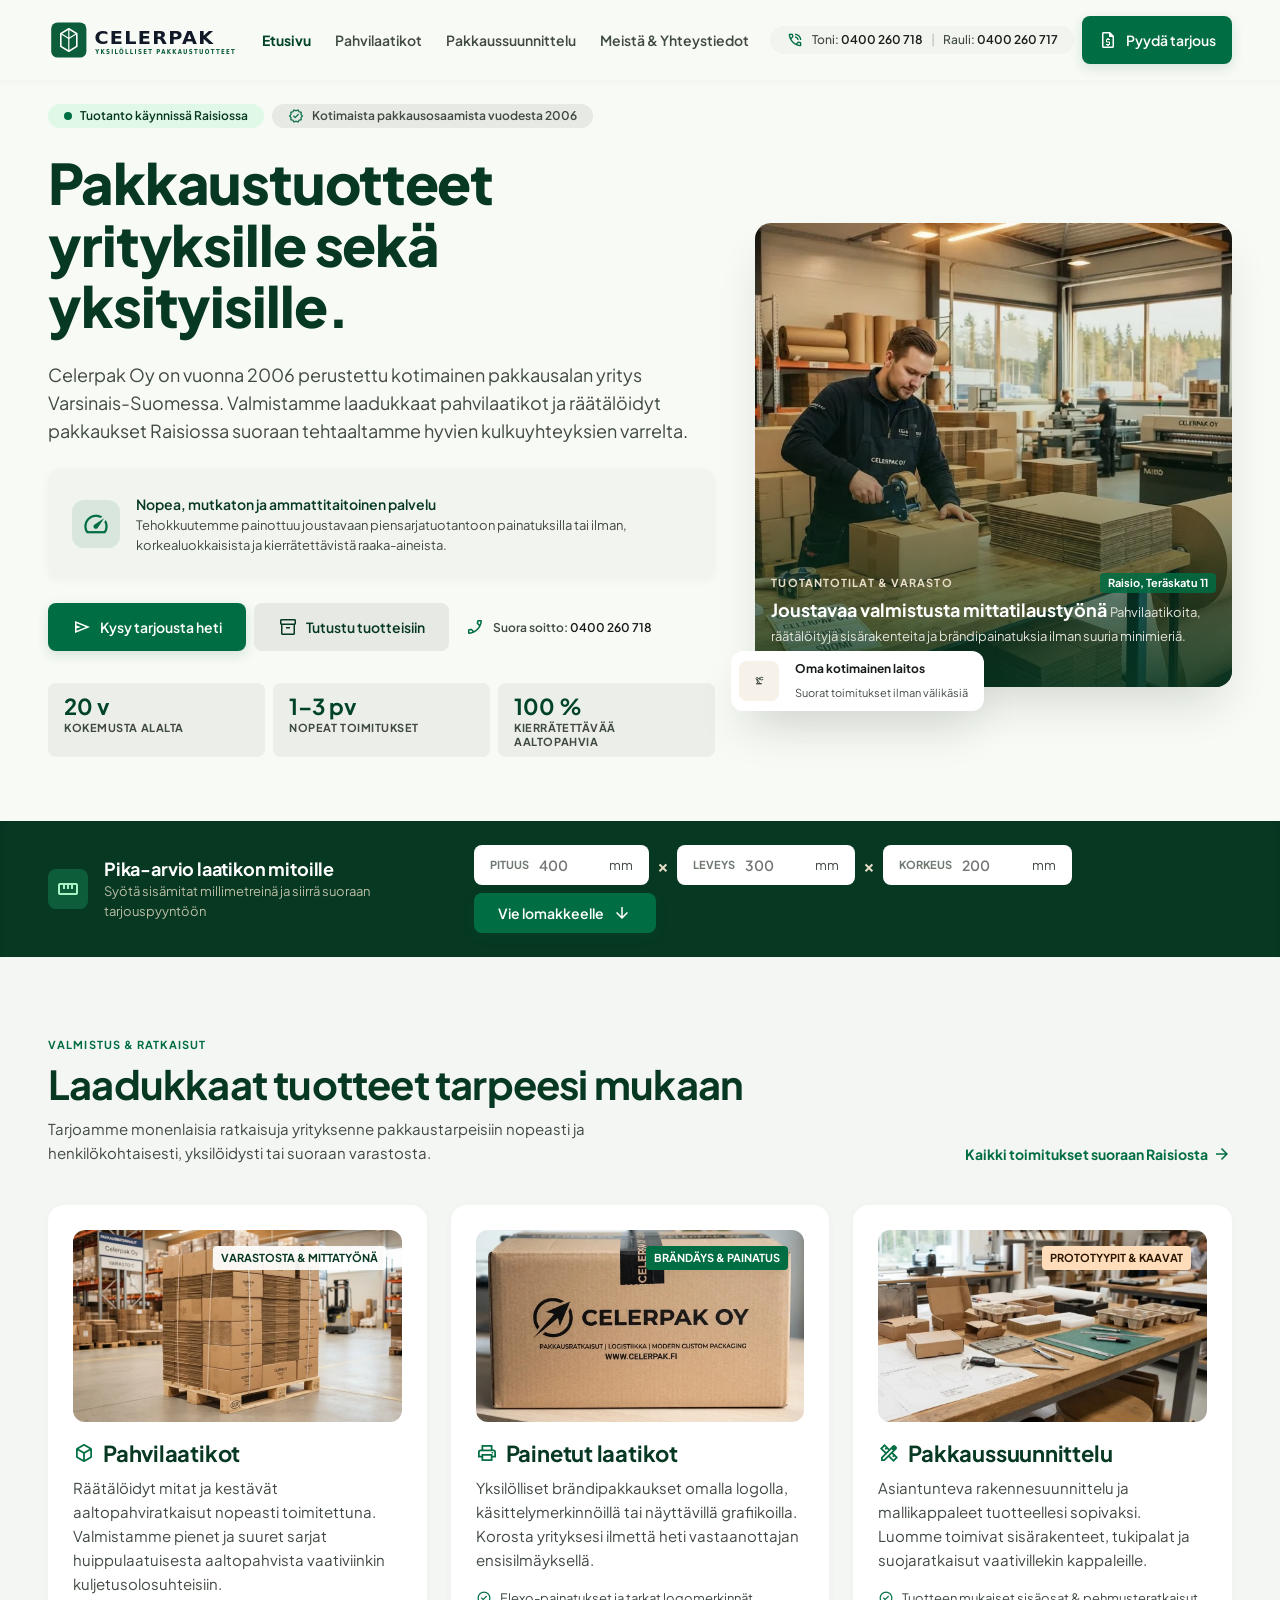
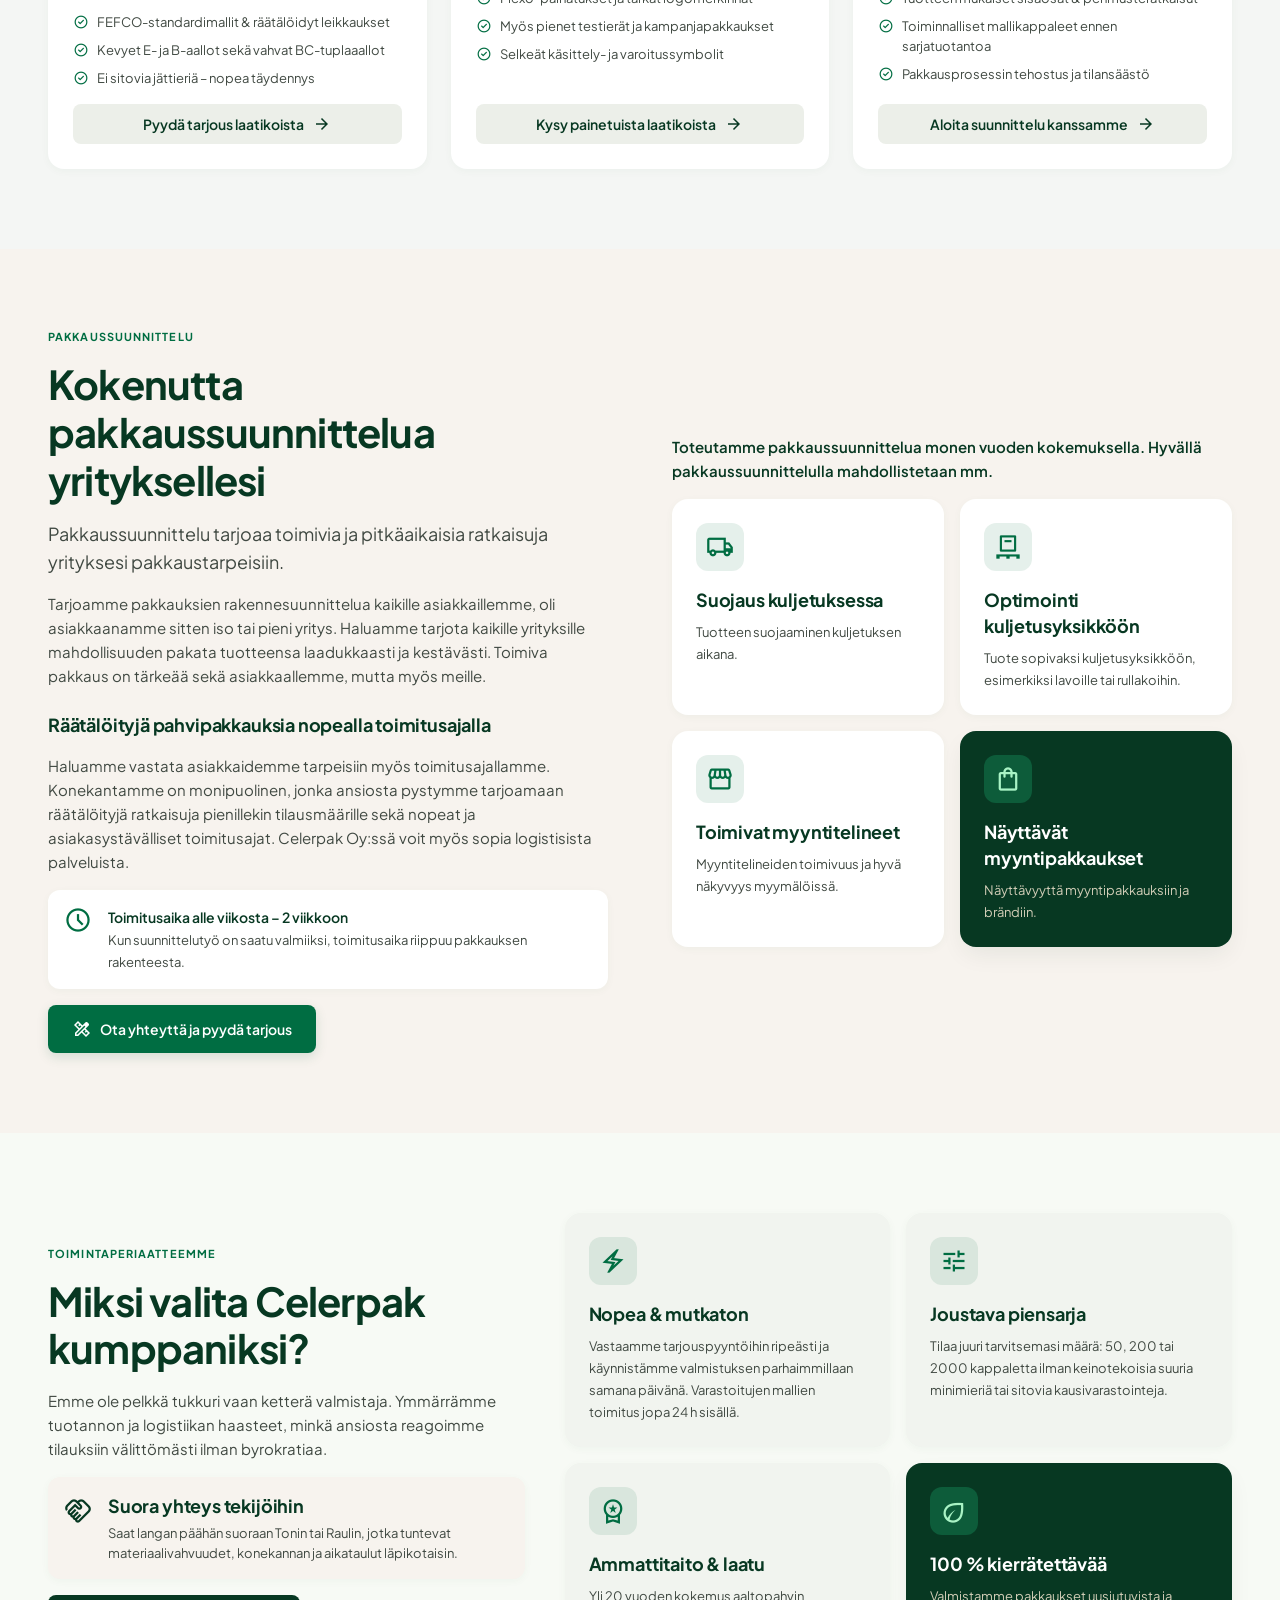
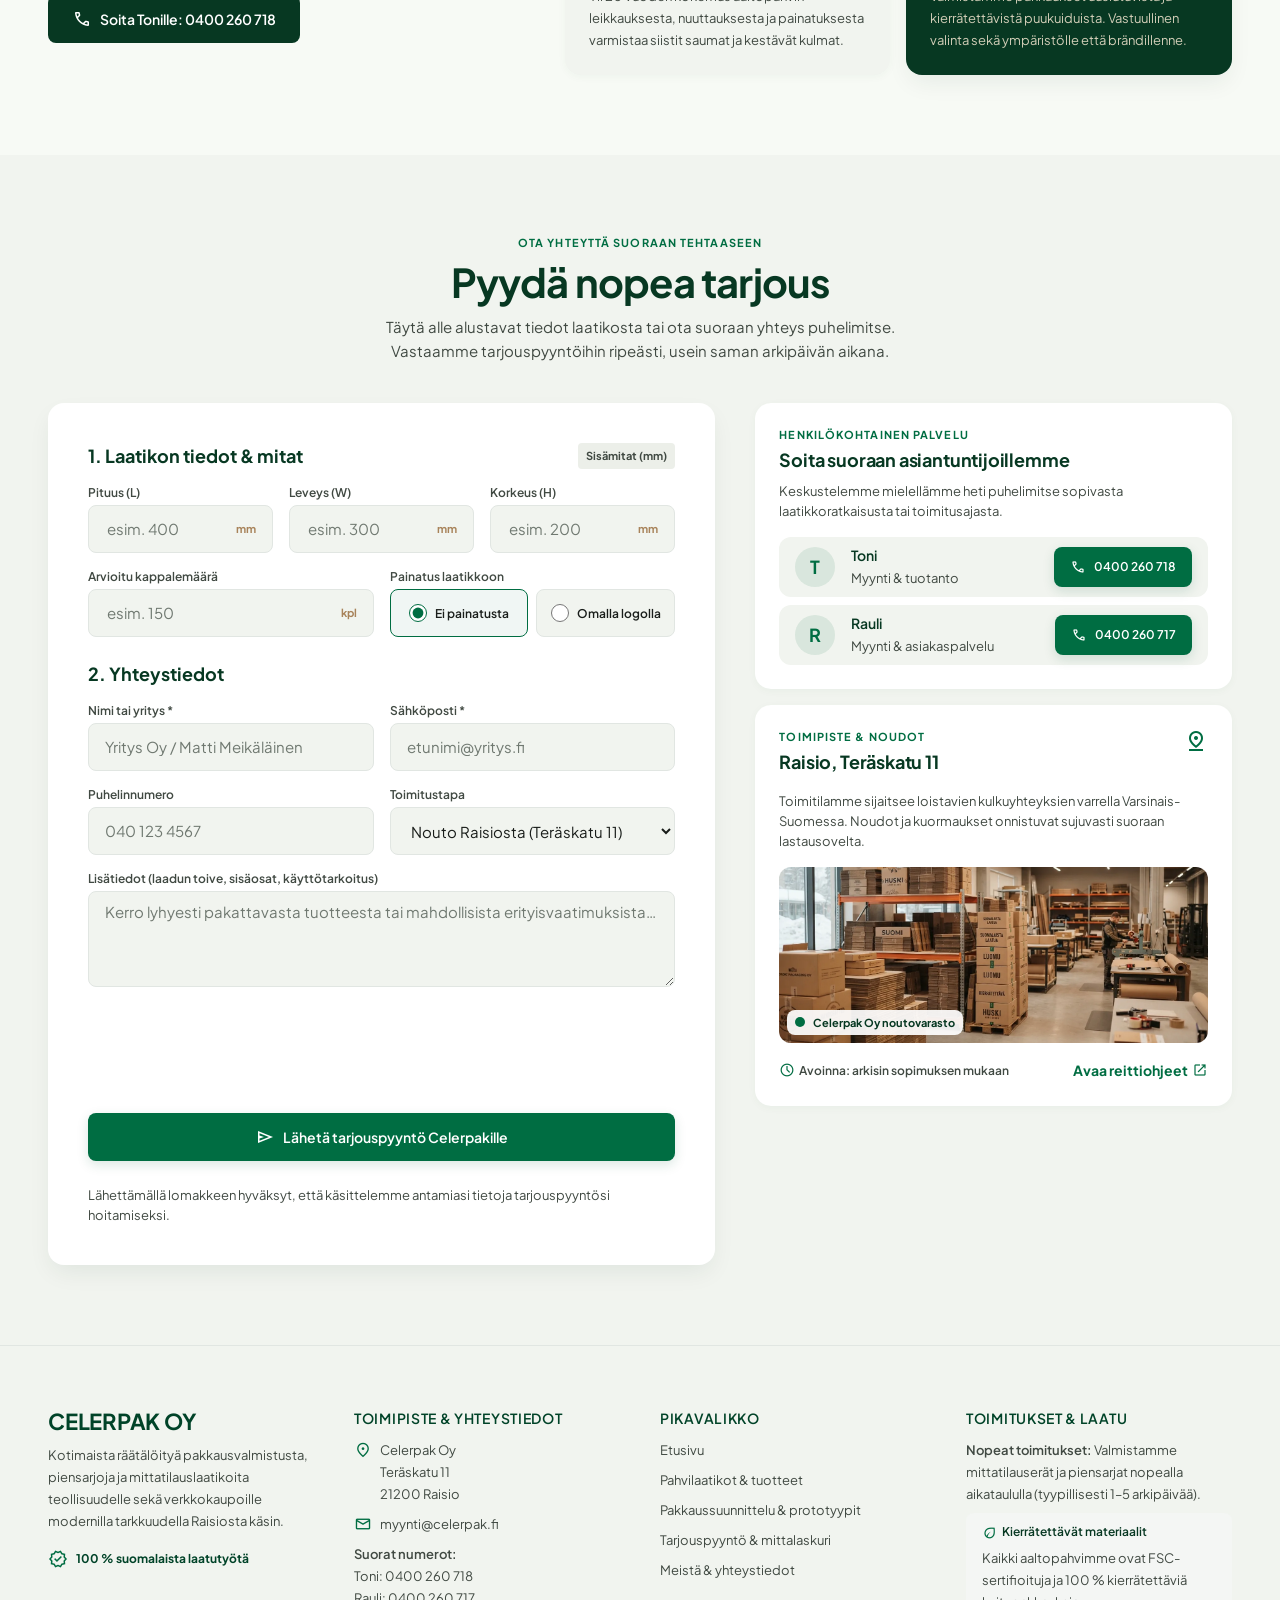
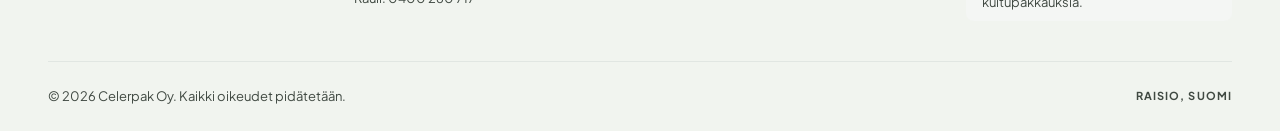
==== index.html @ b56efed0 "init" ====
<!DOCTYPE html>
<html lang="fi">
<head>
  <meta charset="utf-8">
  <meta name="viewport" content="width=device-width, initial-scale=1">
  <title>Celerpak Oy – Pahvilaatikot ja pakkaussuunnittelu Raisiosta</title>
  <meta name="description" content="Celerpak Oy valmistaa pahvilaatikot, painetut laatikot ja räätälöidyt pakkaukset Raisiossa vuodesta 2006. Nopea, mutkaton palvelu ja joustavat piensarjat – pyydä tarjous.">
  <link rel="canonical" href="https://www.celerpak.fi/">
  <meta name="theme-color" content="#073822">
  <meta name="stitch-project" content="13598120396738085767">
  <meta name="stitch-screen" content="a7db77824644430fadce44c7e1bab79b">
  <meta name="stitch-hash" content="900cefc76c07871e44807e15bd89943019d435f3dd92b3183945920cf450ff29">

  <meta property="og:type" content="website">
  <meta property="og:locale" content="fi_FI">
  <meta property="og:site_name" content="Celerpak Oy">
  <meta property="og:title" content="Celerpak Oy – Pahvilaatikot ja pakkaussuunnittelu Raisiosta">
  <meta property="og:description" content="Pahvilaatikot, painetut laatikot ja pakkaussuunnittelu yrityksille ja yksityisille. Joustavat piensarjat suoraan Raisiosta.">
  <meta property="og:url" content="https://www.celerpak.fi/">
  <meta property="og:image" content="https://www.celerpak.fi/images/etusivu-og.jpg">
  <meta property="og:image:width" content="1200">
  <meta property="og:image:height" content="630">
  <meta name="twitter:card" content="summary_large_image">

  <link rel="icon" href="images/favicon.svg" type="image/svg+xml">
  <link rel="preconnect" href="https://fonts.googleapis.com">
  <link rel="preconnect" href="https://fonts.gstatic.com" crossorigin>
  <link rel="stylesheet" href="https://fonts.googleapis.com/css2?family=Plus+Jakarta+Sans:wght@400;500;600;700;800&amp;display=swap">
  <link rel="stylesheet" href="https://fonts.googleapis.com/css2?family=Material+Symbols+Outlined:opsz,wght,FILL,GRAD@24,400,0,0&amp;icon_names=arrow_downward,arrow_forward,call,check_circle,close,deployed_code,design_services,eco,electric_bolt,handshake,inventory_2,local_shipping,location_on,mail,menu,open_in_new,pallet,phone,phone_enabled,phone_in_talk,pin_drop,precision_manufacturing,print,request_quote,schedule,send,shopping_bag,speed,storefront,straighten,tune,verified,workspace_premium&amp;display=block">
  <link rel="preload" as="image" href="images/etusivu-hero.webp" fetchpriority="high">
  <link rel="stylesheet" href="styles.css">
  <link rel="stylesheet" href="custom.css">

  <script type="application/ld+json">
  {
    "@context": "https://schema.org",
    "@type": "LocalBusiness",
    "@id": "https://www.celerpak.fi/#yritys",
    "name": "Celerpak Oy",
    "description": "Pahvilaatikot, painetut laatikot ja pakkaussuunnittelu yrityksille ja yksityisille Raisiosta.",
    "url": "https://www.celerpak.fi/",
    "logo": "https://www.celerpak.fi/images/logo.svg",
    "image": "https://www.celerpak.fi/images/etusivu-og.jpg",
    "foundingDate": "2006",
    "telephone": "+358400260718",
    "email": "myynti@celerpak.fi",
    "address": {
      "@type": "PostalAddress",
      "streetAddress": "Teräskatu 11",
      "postalCode": "21200",
      "addressLocality": "Raisio",
      "addressCountry": "FI"
    },
    "areaServed": "Varsinais-Suomi",
    "contactPoint": [
      { "@type": "ContactPoint", "name": "Toni", "telephone": "+358400260718", "contactType": "sales", "availableLanguage": "fi" },
      { "@type": "ContactPoint", "name": "Rauli", "telephone": "+358400260717", "contactType": "customer service", "availableLanguage": "fi" }
    ]
  }
  </script>
</head>
<body>
  <a class="skip-link" href="#sisalto">Siirry sisältöön</a>

  <header class="site-header">
    <div class="container site-header__inner">
      <a class="brand" href="index.html" aria-label="Celerpak Oy – etusivu">
        <img src="images/logo.svg" alt="Celerpak – yksilölliset pakkaustuotteet" width="240" height="60">
      </a>

      <nav class="nav" aria-label="Päävalikko">
        <a href="index.html" aria-current="page">Etusivu</a>
        <a href="#pahvilaatikot">Pahvilaatikot</a>
        <a href="#pakkaussuunnittelu">Pakkaussuunnittelu</a>
        <a href="#yhteystiedot">Meistä &amp; Yhteystiedot</a>
      </nav>

      <div class="header-actions">
        <div class="phone-pill">
          <span class="icon" aria-hidden="true">phone_in_talk</span>
          <span><span class="muted">Toni:</span> <a href="tel:+358400260718">0400&nbsp;260&nbsp;718</a></span>
          <span class="phone-pill__sep" aria-hidden="true">|</span>
          <span><span class="muted">Rauli:</span> <a href="tel:+358400260717">0400&nbsp;260&nbsp;717</a></span>
        </div>
        <a class="btn btn--primary header-cta" href="#tarjouslomake">
          <span class="icon" aria-hidden="true">request_quote</span>
          <span class="btn__label">Pyydä tarjous</span>
        </a>
        <details class="menu">
          <summary aria-label="Avaa valikko">
            <span class="icon icon--lg icon--open" aria-hidden="true">menu</span>
            <span class="icon icon--lg icon--close" aria-hidden="true">close</span>
          </summary>
          <nav class="menu__panel" aria-label="Mobiilivalikko">
            <a href="index.html" aria-current="page">Etusivu</a>
            <a href="#pahvilaatikot">Pahvilaatikot</a>
            <a href="#pakkaussuunnittelu">Pakkaussuunnittelu</a>
            <a href="#yhteystiedot">Meistä &amp; Yhteystiedot</a>
            <a href="#tarjouslomake">Tarjouspyyntö</a>
            <div class="menu__phones small">
              <a href="tel:+358400260718">Toni:&nbsp;0400&nbsp;260&nbsp;718</a>
              <a href="tel:+358400260717">Rauli:&nbsp;0400&nbsp;260&nbsp;717</a>
            </div>
          </nav>
        </details>
      </div>
    </div>
  </header>

  <main id="sisalto">

    <!-- Hero -->
    <section class="hero" aria-labelledby="hero-otsikko">
      <div class="container">
        <div class="badges">
          <span class="badge badge--live"><span class="pulse" aria-hidden="true"></span>Tuotanto käynnissä Raisiossa</span>
          <span class="badge"><span class="icon icon--sm" aria-hidden="true">verified</span>Kotimaista pakkausosaamista vuodesta 2006</span>
        </div>

        <div class="hero__grid">
          <div class="hero__copy">
            <h1 id="hero-otsikko">Pakkaustuotteet yrityksille sekä yksityisille.</h1>
            <p class="lead">Celerpak Oy on vuonna 2006 perustettu kotimainen pakkausalan yritys Varsinais-Suomessa. Valmistamme laadukkaat pahvilaatikot ja räätälöidyt pakkaukset Raisiossa suoraan tehtaaltamme hyvien kulkuyhteyksien varrelta.</p>

            <div class="value-card">
              <span class="icon-tile"><span class="icon icon--xl" aria-hidden="true">speed</span></span>
              <div>
                <strong>Nopea, mutkaton ja ammattitaitoinen palvelu</strong>
                <p class="small muted">Tehokkuutemme painottuu joustavaan piensarjatuotantoon painatuksilla tai ilman, korkealuokkaisista ja kierrätettävistä raaka-aineista.</p>
              </div>
            </div>

            <div class="cta-row">
              <a class="btn btn--primary" href="#tarjouslomake">
                <span class="icon" aria-hidden="true">send</span>Kysy tarjousta heti
              </a>
              <a class="btn btn--soft" href="#palvelut">
                <span class="icon" aria-hidden="true">inventory_2</span>Tutustu tuotteisiin
              </a>
              <a class="direct-call" href="tel:+358400260718">
                <span class="icon" aria-hidden="true">phone_enabled</span>
                <span>Suora&nbsp;soitto:&nbsp;<strong>0400&nbsp;260&nbsp;718</strong></span>
              </a>
            </div>

            <ul class="metrics">
              <li class="metric"><span class="metric__value">20 v</span><span class="metric__label">Kokemusta alalta</span></li>
              <li class="metric"><span class="metric__value">1–3 pv</span><span class="metric__label">Nopeat toimitukset</span></li>
              <li class="metric"><span class="metric__value">100 %</span><span class="metric__label">Kierrätettävää aaltopahvia</span></li>
            </ul>
          </div>

          <div class="hero__media">
            <figure class="photo-card">
              <img src="images/etusivu-hero.webp" width="1376" height="706" fetchpriority="high"
                   alt="Työntekijä teippaa pahvilaatikkoa Celerpakin tuotantotiloissa, taustalla pahvipinoja ja leikkauskoneita">
              <figcaption class="photo-card__caption">
                <span class="photo-card__meta">
                  <span class="photo-card__kicker">Tuotantotilat &amp; varasto</span>
                  <span class="photo-card__tag">Raisio, Teräskatu 11</span>
                </span>
                <span class="photo-card__title">Joustavaa valmistusta mittatilaustyönä</span>
                <span class="photo-card__text">Pahvilaatikoita, räätälöityjä sisärakenteita ja brändipainatuksia ilman suuria minimieriä.</span>
              </figcaption>
            </figure>
            <div class="float-card">
              <span class="icon-tile icon-tile--sm icon-tile--kraft"><span class="icon icon--lg" aria-hidden="true">precision_manufacturing</span></span>
              <div>
                <strong>Oma kotimainen laitos</strong>
                <span>Suorat toimitukset ilman välikäsiä</span>
              </div>
            </div>
          </div>
        </div>
      </div>
    </section>

    <!-- Quick dimension estimator -->
    <section class="estimator" aria-labelledby="pika-otsikko">
      <div class="container estimator__inner">
        <div class="estimator__intro">
          <span class="icon-tile icon-tile--sm icon-tile--dark"><span class="icon icon--lg" aria-hidden="true">straighten</span></span>
          <div>
            <h2 id="pika-otsikko">Pika-arvio laatikon mitoille</h2>
            <p>Syötä sisämitat millimetreinä ja siirrä suoraan tarjouspyyntöön</p>
          </div>
        </div>
        <form class="estimator__form" id="pika-arvio" action="#tarjouslomake">
          <div class="dim">
            <label for="calc-length">Pituus</label>
            <input id="calc-length" type="number" inputmode="numeric" min="1" placeholder="400">
            <span class="dim__unit">mm</span>
          </div>
          <span class="times" aria-hidden="true">×</span>
          <div class="dim">
            <label for="calc-width">Leveys</label>
            <input id="calc-width" type="number" inputmode="numeric" min="1" placeholder="300">
            <span class="dim__unit">mm</span>
          </div>
          <span class="times" aria-hidden="true">×</span>
          <div class="dim">
            <label for="calc-height">Korkeus</label>
            <input id="calc-height" type="number" inputmode="numeric" min="1" placeholder="200">
            <span class="dim__unit">mm</span>
          </div>
          <button class="btn btn--primary" type="submit">
            Vie lomakkeelle<span class="icon" aria-hidden="true">arrow_downward</span>
          </button>
        </form>
      </div>
    </section>

    <!-- Products -->
    <section class="section products" id="palvelut" aria-labelledby="palvelut-otsikko">
      <div class="container">
        <div class="section-head section-head--split">
          <div>
            <span class="eyebrow">Valmistus &amp; ratkaisut</span>
            <h2 class="h-xl mt-1" id="palvelut-otsikko">Laadukkaat tuotteet tarpeesi mukaan</h2>
            <p class="mt-1">Tarjoamme monenlaisia ratkaisuja yrityksenne pakkaustarpeisiin nopeasti ja henkilökohtaisesti, yksilöidysti tai suoraan varastosta.</p>
          </div>
          <a class="link-arrow" href="#tarjouslomake">Kaikki toimitukset suoraan Raisiosta<span class="icon" aria-hidden="true">arrow_forward</span></a>
        </div>

        <div class="card-grid">
          <article class="product" id="pahvilaatikot">
            <div>
              <div class="product__media">
                <img src="images/etusivu-pahvilaatikot.webp" width="1408" height="768" loading="lazy" decoding="async"
                     alt="Lavallinen ruskeita aaltopahvilaatikoita varastossa">
                <span class="product__tag">Varastosta &amp; mittatyönä</span>
              </div>
              <h3 class="product__title h-md"><span class="icon" aria-hidden="true">deployed_code</span>Pahvilaatikot</h3>
              <p>Räätälöidyt mitat ja kestävät aaltopahviratkaisut nopeasti toimitettuna. Valmistamme pienet ja suuret sarjat huippulaatuisesta aaltopahvista vaativiinkin kuljetusolosuhteisiin.</p>
              <ul class="checklist">
                <li><span class="icon" aria-hidden="true">check_circle</span>FEFCO-standardimallit &amp; räätälöidyt leikkaukset</li>
                <li><span class="icon" aria-hidden="true">check_circle</span>Kevyet E- ja B-aallot sekä vahvat BC-tuplaaallot</li>
                <li><span class="icon" aria-hidden="true">check_circle</span>Ei sitovia jättieriä – nopea täydennys</li>
              </ul>
            </div>
            <a class="btn btn--card" href="#tarjouslomake">Pyydä tarjous laatikoista<span class="icon" aria-hidden="true">arrow_forward</span></a>
          </article>

          <article class="product" id="painetut-laatikot">
            <div>
              <div class="product__media">
                <img src="images/etusivu-painetut.webp" width="1110" height="645" loading="lazy" decoding="async"
                     alt="Logolla painettu ruskea pahvilaatikko pöydällä">
                <span class="product__tag product__tag--green">Brändäys &amp; painatus</span>
              </div>
              <h3 class="product__title h-md"><span class="icon" aria-hidden="true">print</span>Painetut laatikot</h3>
              <p>Yksilölliset brändipakkaukset omalla logolla, käsittelymerkinnöillä tai näyttävillä grafiikoilla. Korosta yrityksesi ilmettä heti vastaanottajan ensisilmäyksellä.</p>
              <ul class="checklist">
                <li><span class="icon" aria-hidden="true">check_circle</span>Flexo-painatukset ja tarkat logomerkinnät</li>
                <li><span class="icon" aria-hidden="true">check_circle</span>Myös pienet testierät ja kampanjapakkaukset</li>
                <li><span class="icon" aria-hidden="true">check_circle</span>Selkeät käsittely- ja varoitussymbolit</li>
              </ul>
            </div>
            <a class="btn btn--card" href="#tarjouslomake">Kysy painetuista laatikoista<span class="icon" aria-hidden="true">arrow_forward</span></a>
          </article>

          <article class="product">
            <div>
              <div class="product__media">
                <img src="images/etusivu-suunnittelu.webp" width="968" height="768" loading="lazy" decoding="async"
                     alt="Suunnittelupöytä, jolla pakkausprototyyppejä, stanssausteriä ja mittavälineitä">
                <span class="product__tag product__tag--kraft">Prototyypit &amp; kaavat</span>
              </div>
              <h3 class="product__title h-md"><span class="icon" aria-hidden="true">design_services</span>Pakkaussuunnittelu</h3>
              <p>Asiantunteva rakennesuunnittelu ja mallikappaleet tuotteellesi sopivaksi. Luomme toimivat sisärakenteet, tukipalat ja suojaratkaisut vaativillekin kappaleille.</p>
              <ul class="checklist">
                <li><span class="icon" aria-hidden="true">check_circle</span>Tuotteen mukaiset sisäosat &amp; pehmusteratkaisut</li>
                <li><span class="icon" aria-hidden="true">check_circle</span>Toiminnalliset mallikappaleet ennen sarjatuotantoa</li>
                <li><span class="icon" aria-hidden="true">check_circle</span>Pakkausprosessin tehostus ja tilansäästö</li>
              </ul>
            </div>
            <a class="btn btn--card" href="#tarjouslomake">Aloita suunnittelu kanssamme<span class="icon" aria-hidden="true">arrow_forward</span></a>
          </article>
        </div>
      </div>
    </section>

    <!-- Pakkaussuunnittelu (sisältö: celerpak.fi/pakkaussuunnittelu) -->
    <section class="section design" id="pakkaussuunnittelu" aria-labelledby="suunnittelu-otsikko">
      <div class="container design__grid">
        <div class="design__copy">
          <span class="eyebrow">Pakkaussuunnittelu</span>
          <h2 class="h-xl" id="suunnittelu-otsikko">Kokenutta pakkaussuunnittelua yrityksellesi</h2>
          <p class="lead">Pakkaussuunnittelu tarjoaa toimivia ja pitkäaikaisia ratkaisuja yrityksesi pakkaustarpeisiin.</p>
          <p>Tarjoamme pakkauksien rakennesuunnittelua kaikille asiakkaillemme, oli asiakkaanamme sitten iso tai pieni yritys. Haluamme tarjota kaikille yrityksille mahdollisuuden pakata tuotteensa laadukkaasti ja kestävästi. Toimiva pakkaus on tärkeää sekä asiakkaallemme, mutta myös meille.</p>
          <h3 class="h-sm">Räätälöityjä pahvipakkauksia nopealla toimitusajalla</h3>
          <p>Haluamme vastata asiakkaidemme tarpeisiin myös toimitusajallamme. Konekantamme on monipuolinen, jonka ansiosta pystymme tarjoamaan räätälöityjä ratkaisuja pienillekin tilausmäärille sekä nopeat ja asiakasystävälliset toimitusajat. Celerpak Oy:ssä voit myös sopia logistisista palveluista.</p>
          <div class="design__note">
            <span class="icon icon--xl" aria-hidden="true">schedule</span>
            <p><strong>Toimitusaika alle viikosta – 2 viikkoon</strong><br>Kun suunnittelutyö on saatu valmiiksi, toimitusaika riippuu pakkauksen rakenteesta.</p>
          </div>
          <div>
            <a class="btn btn--primary" href="#tarjouslomake"><span class="icon" aria-hidden="true">design_services</span>Ota yhteyttä ja pyydä tarjous</a>
          </div>
        </div>

        <div class="design__side">
          <p class="design__intro">Toteutamme pakkaussuunnittelua monen vuoden kokemuksella. Hyvällä pakkaussuunnittelulla mahdollistetaan mm.</p>
          <ul class="design__benefits">
            <li class="panel">
              <span class="icon-tile"><span class="icon icon--xl" aria-hidden="true">local_shipping</span></span>
              <h3 class="h-sm">Suojaus kuljetuksessa</h3>
              <p>Tuotteen suojaaminen kuljetuksen aikana.</p>
            </li>
            <li class="panel">
              <span class="icon-tile"><span class="icon icon--xl" aria-hidden="true">pallet</span></span>
              <h3 class="h-sm">Optimointi kuljetusyksikköön</h3>
              <p>Tuote sopivaksi kuljetusyksikköön, esimerkiksi lavoille tai rullakoihin.</p>
            </li>
            <li class="panel">
              <span class="icon-tile"><span class="icon icon--xl" aria-hidden="true">storefront</span></span>
              <h3 class="h-sm">Toimivat myyntitelineet</h3>
              <p>Myyntitelineiden toimivuus ja hyvä näkyvyys myymälöissä.</p>
            </li>
            <li class="panel panel--dark">
              <span class="icon-tile icon-tile--dark"><span class="icon icon--xl" aria-hidden="true">shopping_bag</span></span>
              <h3 class="h-sm">Näyttävät myyntipakkaukset</h3>
              <p>Näyttävyyttä myyntipakkauksiin ja brändiin.</p>
            </li>
          </ul>
        </div>
      </div>
    </section>

    <!-- Why Celerpak -->
    <section class="section" aria-labelledby="miksi-otsikko">
      <div class="container why__grid">
        <div class="why__copy">
          <span class="eyebrow">Toimintaperiaatteemme</span>
          <h2 class="h-xl" id="miksi-otsikko">Miksi valita Celerpak kumppaniksi?</h2>
          <p>Emme ole pelkkä tukkuri vaan ketterä valmistaja. Ymmärrämme tuotannon ja logistiikan haasteet, minkä ansiosta reagoimme tilauksiin välittömästi ilman byrokratiaa.</p>
          <div class="kraft-note">
            <span class="icon icon--xl" aria-hidden="true">handshake</span>
            <div>
              <h3 class="h-sm">Suora yhteys tekijöihin</h3>
              <p class="small muted">Saat langan päähän suoraan Tonin tai Raulin, jotka tuntevat materiaalivahvuudet, konekannan ja aikataulut läpikotaisin.</p>
            </div>
          </div>
          <div>
            <a class="btn btn--dark" href="tel:+358400260718"><span class="icon" aria-hidden="true">call</span>Soita&nbsp;Tonille:&nbsp;0400&nbsp;260&nbsp;718</a>
          </div>
        </div>

        <div class="why__panels">
          <div class="panel">
            <span class="icon-tile"><span class="icon icon--xl" aria-hidden="true">electric_bolt</span></span>
            <h3 class="h-sm">Nopea &amp; mutkaton</h3>
            <p>Vastaamme tarjouspyyntöihin ripeästi ja käynnistämme valmistuksen parhaimmillaan samana päivänä. Varastoitujen mallien toimitus jopa 24 h sisällä.</p>
          </div>
          <div class="panel">
            <span class="icon-tile"><span class="icon icon--xl" aria-hidden="true">tune</span></span>
            <h3 class="h-sm">Joustava piensarja</h3>
            <p>Tilaa juuri tarvitsemasi määrä: 50, 200 tai 2000 kappaletta ilman keinotekoisia suuria minimieriä tai sitovia kausivarastointeja.</p>
          </div>
          <div class="panel">
            <span class="icon-tile"><span class="icon icon--xl" aria-hidden="true">workspace_premium</span></span>
            <h3 class="h-sm">Ammattitaito &amp; laatu</h3>
            <p>Yli 20 vuoden kokemus aaltopahvin leikkauksesta, nuuttauksesta ja painatuksesta varmistaa siistit saumat ja kestävät kulmat.</p>
          </div>
          <div class="panel panel--dark">
            <span class="icon-tile icon-tile--dark"><span class="icon icon--xl" aria-hidden="true">eco</span></span>
            <h3 class="h-sm">100 % kierrätettävää</h3>
            <p>Valmistamme pakkaukset uusiutuvista ja kierrätettävistä puukuiduista. Vastuullinen valinta sekä ympäristölle että brändillenne.</p>
          </div>
        </div>
      </div>
    </section>

    <!-- Quote form + contacts -->
    <section class="section quote" id="tarjouslomake" aria-labelledby="tarjous-otsikko">
      <div class="container">
        <div class="section-head section-head--center">
          <span class="eyebrow">Ota yhteyttä suoraan tehtaaseen</span>
          <h2 class="h-xl" id="tarjous-otsikko">Pyydä nopea tarjous</h2>
          <p>Täytä alle alustavat tiedot laatikosta tai ota suoraan yhteys puhelimitse. Vastaamme tarjouspyyntöihin ripeästi, usein saman arkipäivän aikana.</p>
        </div>

        <div class="quote__grid">
          <div class="card card--form">
            <div class="form-success" id="kiitos" role="status">
              Kiitos! Tarjouspyyntö vastaanotettu. Otamme sinuun yhteyttä mahdollisimman pian.
            </div>

            <form class="form" action="https://api.web3forms.com/submit" method="POST">
              <input type="hidden" name="access_key" value="YOUR_ACCESS_KEY">
              <input type="hidden" name="subject" value="Uusi tarjouspyyntö – celerpak.fi">
              <input type="hidden" name="from_name" value="Celerpak.fi tarjouslomake">
              <input type="hidden" name="redirect" value="https://www.celerpak.fi/#kiitos">
              <input type="checkbox" name="botcheck" class="hp" tabindex="-1" aria-hidden="true">

              <fieldset>
                <legend><span class="h-sm">1. Laatikon tiedot &amp; mitat</span><span class="chip">Sisämitat (mm)</span></legend>
                <div class="form__row form__row--3">
                  <div class="field">
                    <label for="form-pituus">Pituus (L)</label>
                    <div class="input-unit"><input id="form-pituus" name="pituus_mm" type="number" inputmode="numeric" min="1" placeholder="esim. 400" required><span>mm</span></div>
                  </div>
                  <div class="field">
                    <label for="form-leveys">Leveys (W)</label>
                    <div class="input-unit"><input id="form-leveys" name="leveys_mm" type="number" inputmode="numeric" min="1" placeholder="esim. 300" required><span>mm</span></div>
                  </div>
                  <div class="field">
                    <label for="form-korkeus">Korkeus (H)</label>
                    <div class="input-unit"><input id="form-korkeus" name="korkeus_mm" type="number" inputmode="numeric" min="1" placeholder="esim. 200" required><span>mm</span></div>
                  </div>
                </div>
                <div class="form__row form__row--2">
                  <div class="field">
                    <label for="form-maara">Arvioitu kappalemäärä</label>
                    <div class="input-unit"><input id="form-maara" name="kappalemaara" type="number" inputmode="numeric" min="1" placeholder="esim. 150" required><span>kpl</span></div>
                  </div>
                  <div class="field" role="radiogroup" aria-labelledby="painatus-label">
                    <span class="field__label" id="painatus-label">Painatus laatikkoon</span>
                    <div class="choice-row">
                      <label class="choice"><input type="radio" name="painatus" value="Ei painatusta" checked>Ei painatusta</label>
                      <label class="choice"><input type="radio" name="painatus" value="Omalla logolla">Omalla logolla</label>
                    </div>
                  </div>
                </div>
              </fieldset>

              <fieldset>
                <legend><span class="h-sm">2. Yhteystiedot</span></legend>
                <div class="form__row form__row--2">
                  <div class="field">
                    <label for="form-name">Nimi tai yritys *</label>
                    <input class="input" id="form-name" name="name" type="text" autocomplete="name" placeholder="Yritys Oy / Matti Meikäläinen" required>
                  </div>
                  <div class="field">
                    <label for="form-email">Sähköposti *</label>
                    <input class="input" id="form-email" name="email" type="email" autocomplete="email" placeholder="etunimi@yritys.fi" required>
                  </div>
                </div>
                <div class="form__row form__row--2">
                  <div class="field">
                    <label for="form-phone">Puhelinnumero</label>
                    <input class="input" id="form-phone" name="puhelin" type="tel" autocomplete="tel" placeholder="040 123 4567">
                  </div>
                  <div class="field">
                    <label for="form-delivery">Toimitustapa</label>
                    <select class="input" id="form-delivery" name="toimitustapa">
                      <option value="Nouto Raisiosta">Nouto Raisiosta (Teräskatu 11)</option>
                      <option value="Rahtitoimitus">Rahtitoimitus perille</option>
                    </select>
                  </div>
                </div>
                <div class="field">
                  <label for="form-notes">Lisätiedot (laadun toive, sisäosat, käyttötarkoitus)</label>
                  <textarea class="input" id="form-notes" name="message" rows="3" placeholder="Kerro lyhyesti pakattavasta tuotteesta tai mahdollisista erityisvaatimuksista…"></textarea>
                </div>
              </fieldset>

              <div class="h-captcha" data-captcha="true"></div>

              <button class="btn btn--primary btn--block" type="submit">
                <span class="icon" aria-hidden="true">send</span>Lähetä tarjouspyyntö Celerpakille
              </button>
              <p class="form__consent">Lähettämällä lomakkeen hyväksyt, että käsittelemme antamiasi tietoja tarjouspyyntösi hoitamiseksi.</p>
            </form>
          </div>

          <div class="contact-col" id="yhteystiedot">
            <div class="card">
              <span class="eyebrow">Henkilökohtainen palvelu</span>
              <h3 class="h-sm">Soita suoraan asiantuntijoillemme</h3>
              <p class="small muted">Keskustelemme mielellämme heti puhelimitse sopivasta laatikkoratkaisusta tai toimitusajasta.</p>
              <div class="people">
                <div class="person">
                  <div class="person__who">
                    <span class="person__avatar" aria-hidden="true">T</span>
                    <div><strong>Toni</strong><span class="person__role">Myynti &amp; tuotanto</span></div>
                  </div>
                  <a class="btn btn--primary btn--sm" href="tel:+358400260718"><span class="icon icon--sm" aria-hidden="true">phone</span>0400&nbsp;260&nbsp;718</a>
                </div>
                <div class="person">
                  <div class="person__who">
                    <span class="person__avatar" aria-hidden="true">R</span>
                    <div><strong>Rauli</strong><span class="person__role">Myynti &amp; asiakaspalvelu</span></div>
                  </div>
                  <a class="btn btn--primary btn--sm" href="tel:+358400260717"><span class="icon icon--sm" aria-hidden="true">phone</span>0400&nbsp;260&nbsp;717</a>
                </div>
              </div>
            </div>

            <div class="card">
              <div class="location__head">
                <div>
                  <span class="eyebrow">Toimipiste &amp; noudot</span>
                  <h3 class="h-sm">Raisio, Teräskatu 11</h3>
                </div>
                <span class="icon icon--lg" aria-hidden="true">pin_drop</span>
              </div>
              <p class="small muted mt-1">Toimitilamme sijaitsee loistavien kulkuyhteyksien varrella Varsinais-Suomessa. Noudot ja kuormaukset onnistuvat sujuvasti suoraan lastausovelta.</p>
              <div class="location__photo">
                <img src="images/etusivu-varasto.webp" width="1376" height="768" loading="lazy" decoding="async"
                     alt="Pahvilaatikoita hyllyillä ja lavoilla noutovarastossa">
                <span class="location__pin">Celerpak Oy noutovarasto</span>
              </div>
              <div class="location__foot">
                <span class="location__hours"><span class="icon icon--sm" aria-hidden="true">schedule</span>Avoinna: arkisin sopimuksen mukaan</span>
                <a class="link-arrow" href="https://maps.google.com/?q=Ter%C3%A4skatu+11,+21200+Raisio" target="_blank" rel="noopener noreferrer">Avaa reittiohjeet<span class="icon icon--sm" aria-hidden="true">open_in_new</span></a>
              </div>
            </div>
          </div>
        </div>
      </div>
    </section>
  </main>

  <footer class="site-footer">
    <div class="container">
      <div class="footer__grid">
        <div class="footer__col">
          <span class="footer__brand">CELERPAK OY</span>
          <p>Kotimaista räätälöityä pakkausvalmistusta, piensarjoja ja mittatilauslaatikoita teollisuudelle sekä verkkokaupoille modernilla tarkkuudella Raisiosta käsin.</p>
          <span class="footer__badge"><span class="icon" aria-hidden="true">verified</span>100 % suomalaista laatutyötä</span>
        </div>

        <div class="footer__col">
          <h2 class="footer__title">Toimipiste &amp; yhteystiedot</h2>
          <address class="footer__line"><span class="icon" aria-hidden="true">location_on</span><span>Celerpak Oy<br>Teräskatu 11<br>21200 Raisio</span></address>
          <p class="footer__line"><span class="icon" aria-hidden="true">mail</span><a href="mailto:myynti@celerpak.fi">myynti@celerpak.fi</a></p>
          <p><strong>Suorat numerot:</strong><br>
            <a href="tel:+358400260718">Toni:&nbsp;0400&nbsp;260&nbsp;718</a><br>
            <a href="tel:+358400260717">Rauli:&nbsp;0400&nbsp;260&nbsp;717</a></p>
        </div>

        <nav class="footer__col" aria-label="Alatunnisteen valikko">
          <h2 class="footer__title">Pikavalikko</h2>
          <ul class="footer__links">
            <li><a href="index.html">Etusivu</a></li>
            <li><a href="#pahvilaatikot">Pahvilaatikot &amp; tuotteet</a></li>
            <li><a href="#pakkaussuunnittelu">Pakkaussuunnittelu &amp; prototyypit</a></li>
            <li><a href="#tarjouslomake">Tarjouspyyntö &amp; mittalaskuri</a></li>
            <li><a href="#yhteystiedot">Meistä &amp; yhteystiedot</a></li>
          </ul>
        </nav>

        <div class="footer__col">
          <h2 class="footer__title">Toimitukset &amp; laatu</h2>
          <p><strong>Nopeat toimitukset:</strong> Valmistamme mittatilauserät ja piensarjat nopealla aikataululla (tyypillisesti 1–5 arkipäivää).</p>
          <div class="footer__note">
            <strong><span class="icon icon--sm" aria-hidden="true">eco</span>Kierrätettävät materiaalit</strong>
            <span>Kaikki aaltopahvimme ovat FSC-sertifioituja ja 100 % kierrätettäviä kuitupakkauksia.</span>
          </div>
        </div>
      </div>

      <div class="footer__bottom">
        <p>© 2026 Celerpak Oy. Kaikki oikeudet pidätetään.</p>
        <span class="eyebrow">Raisio, Suomi</span>
      </div>
    </div>
  </footer>

  <script>
    // Sulje mobiilivalikko linkin jälkeen
    document.querySelectorAll('.menu__panel a').forEach(function (a) {
      a.addEventListener('click', function () { a.closest('details').open = false; });
    });

    // Pika-arvio → tarjouslomake
    document.getElementById('pika-arvio').addEventListener('submit', function (e) {
      e.preventDefault();
      [['calc-length', 'form-pituus'], ['calc-width', 'form-leveys'], ['calc-height', 'form-korkeus']].forEach(function (p) {
        var v = document.getElementById(p[0]).value;
        if (v) document.getElementById(p[1]).value = v;
      });
      document.getElementById('tarjouslomake').scrollIntoView();
      document.getElementById('form-maara').focus({ preventScroll: true });
    });
  </script>
  <script src="https://web3forms.com/client/script.js" async defer></script>
  <script src="custom.js" defer></script>
</body>
</html>
---- styles.css ----
/* Generated by homepage-machine from Stitch project 13598120396738085767.
   Do not edit — put overrides in custom.css. */

@layer reset, tokens, base, components, utilities;

/* ---------- reset ---------- */
@layer reset {
  *, *::before, *::after { box-sizing: border-box; }
  * { margin: 0; }
  html { -webkit-text-size-adjust: 100%; text-size-adjust: 100%; }
  body { min-height: 100vh; line-height: 1.5; -webkit-font-smoothing: antialiased; }
  img, picture, svg { display: block; max-width: 100%; }
  input, button, textarea, select { font: inherit; color: inherit; }
  button { cursor: pointer; }
  p, h1, h2, h3, h4 { overflow-wrap: break-word; }
  ul { padding: 0; list-style: none; }
  a { color: inherit; text-decoration: none; }
}

/* ---------- tokens ---------- */
@layer tokens {
  :root {
    /* colour — Nordic Precision Packaging */
    --c-forest-dark: #073822;
    --c-primary: #004328;
    --c-primary-container: #0d5c3a;
    --c-primary-fixed: #a9f3c5;
    --c-secondary: #006d42;
    --c-on-primary: #ffffff;
    --c-surface: #f7faf5;
    --c-surface-lowest: #ffffff;
    --c-surface-low: #f1f4ef;
    --c-surface-container: #ecefe9;
    --c-surface-high: #e6e9e4;
    --c-surface-dim: #d8dbd6;
    --c-surface-subtle: #f4f6f4;
    --c-border: #e1e6e2;
    --c-on-surface: #191d1a;
    --c-on-surface-variant: #404942;
    --c-outline: #707971;
    --c-outline-variant: #bfc9c0;
    --c-kraft-light: #f7f3ee;
    --c-kraft-base: #e8dec8;
    --c-kraft-dark: #a8835a;
    --c-tertiary-fixed: #ffddba;
    --c-on-tertiary-fixed: #2b1700;

    /* type */
    --font: "Plus Jakarta Sans", system-ui, -apple-system, "Segoe UI", sans-serif;
    --fs-hero: clamp(2.25rem, 1.6rem + 2.8vw, 3.5rem);      /* 36 → 56 */
    --fs-h-xl: clamp(1.75rem, 1.45rem + 1.3vw, 2.5rem);     /* 28 → 40 */
    --fs-h-md: 1.375rem;   /* 22 */
    --fs-h-sm: 1.125rem;   /* 18 */
    --fs-body-lg: 1.125rem;/* 18 */
    --fs-body-md: 0.9375rem;/* 15 */
    --fs-body-sm: 0.8125rem;/* 13 */
    --fs-label-lg: 0.875rem;/* 14 */
    --fs-label-md: 0.75rem;/* 12 */
    --fs-label-code: 0.6875rem;/* 11 */

    /* 8-point spacing (half-step 4px for micro gaps) */
    --s-half: 0.25rem; /* 4 */
    --s-1: 0.5rem;     /* 8 */
    --s-2: 1rem;       /* 16 */
    --s-3: 1.5rem;     /* 24 */
    --s-4: 2rem;       /* 32 */
    --s-5: 2.5rem;     /* 40 */
    --s-6: 3rem;       /* 48 */
    --s-8: 4rem;       /* 64 */
    --s-10: 5rem;      /* 80 */

    --gutter: var(--s-2);
    --container: 80rem; /* 1280 */
    --header-h: 4rem;

    --r-sm: 0.25rem;
    --r-md: 0.5rem;
    --r-lg: 0.75rem;
    --r-xl: 1rem;
    --r-full: 9999px;

    --shadow-1: 0 2px 8px rgba(13, 92, 58, 0.04);
    --shadow-2: 0 10px 24px -4px rgba(7, 56, 34, 0.08);
    --shadow-3: 0 24px 48px -12px rgba(25, 29, 26, 0.16);
    --focus-ring: 0 0 0 3px rgba(0, 109, 66, 0.3);
    --ease: cubic-bezier(0.2, 0.7, 0.2, 1);
  }

  @media (min-width: 48rem) {
    :root { --gutter: var(--s-3); }
  }
  @media (min-width: 64rem) {
    :root { --gutter: var(--s-6); --header-h: 5rem; }
  }
}

/* ---------- base ---------- */
@layer base {
  html { scroll-padding-top: calc(var(--header-h) + var(--s-2)); }
  @media (prefers-reduced-motion: no-preference) {
    html { scroll-behavior: smooth; }
  }
  body {
    font-family: var(--font);
    font-size: var(--fs-body-md);
    line-height: 1.6;
    color: var(--c-on-surface);
    background: var(--c-surface);
  }
  h1, h2, h3, h4 { color: var(--c-forest-dark); line-height: 1.2; letter-spacing: -0.01em; }
  strong { font-weight: 600; }
  :focus-visible { outline: 3px solid var(--c-secondary); outline-offset: 2px; }
  ::selection { background: var(--c-primary-fixed); color: var(--c-forest-dark); }
}

/* ---------- components ---------- */
@layer components {

  /* layout */
  .container { width: 100%; max-width: var(--container); margin-inline: auto; padding-inline: var(--gutter); }
  .section { padding-block: var(--s-8); }
  @media (min-width: 64rem) { .section { padding-block: var(--s-10); } }

  .skip-link {
    position: absolute; left: var(--s-2); top: calc(-1 * var(--s-8));
    z-index: 100; padding: var(--s-1) var(--s-2);
    background: var(--c-forest-dark); color: var(--c-on-primary); border-radius: var(--r-md);
  }
  .skip-link:focus { top: var(--s-2); }

  /* icons (Material Symbols) */
  .icon {
    font-family: "Material Symbols Outlined";
    font-weight: normal; font-style: normal;
    font-size: 1.25rem; line-height: 1;
    letter-spacing: normal; text-transform: none; white-space: nowrap;
    display: inline-block; direction: ltr; flex-shrink: 0;
    font-feature-settings: "liga"; -webkit-font-smoothing: antialiased;
    user-select: none;
  }
  .icon--sm { font-size: 1rem; }
  .icon--lg { font-size: 1.5rem; }
  .icon--xl { font-size: 1.75rem; }

  /* type helpers */
  .eyebrow {
    display: block;
    font-size: var(--fs-label-code); line-height: 1rem; font-weight: 700;
    letter-spacing: 0.1em; text-transform: uppercase; color: var(--c-secondary);
  }
  .h-xl { font-size: var(--fs-h-xl); font-weight: 700; letter-spacing: -0.02em; }
  .h-md { font-size: var(--fs-h-md); font-weight: 700; line-height: 1.875rem; }
  .h-sm { font-size: var(--fs-h-sm); font-weight: 700; line-height: 1.625rem; }
  .lead { font-size: var(--fs-body-lg); line-height: 1.75rem; color: var(--c-on-surface-variant); }
  .muted { color: var(--c-on-surface-variant); }
  .small { font-size: var(--fs-body-sm); line-height: 1.25rem; }

  .section-head { display: flex; flex-direction: column; gap: var(--s-1); margin-bottom: var(--s-5); }
  .section-head p { max-width: 36rem; color: var(--c-on-surface-variant); }
  .section-head--center { text-align: center; align-items: center; max-width: 42rem; margin-inline: auto; }
  .section-head--split { gap: var(--s-2); }
  @media (min-width: 48rem) {
    .section-head--split { flex-direction: row; align-items: flex-end; justify-content: space-between; }
  }

  /* buttons */
  .btn {
    display: inline-flex; align-items: center; justify-content: center; gap: var(--s-1);
    min-height: var(--s-6); padding: 0 var(--s-3);
    border: 0; border-radius: var(--r-md);
    font-size: var(--fs-label-lg); font-weight: 600; line-height: 1.25rem;
    transition: background-color .2s var(--ease), color .2s var(--ease), box-shadow .2s var(--ease), transform .2s var(--ease);
  }
  .btn:active { transform: scale(0.98); }
  .btn--primary { background: var(--c-secondary); color: var(--c-on-primary); box-shadow: 0 4px 12px rgba(13, 92, 58, 0.15); }
  .btn--primary:hover { background: var(--c-forest-dark); box-shadow: 0 8px 20px rgba(7, 56, 34, 0.2); }
  .btn--soft { background: var(--c-surface-high); color: var(--c-forest-dark); }
  .btn--soft:hover { background: var(--c-surface-dim); }
  .btn--dark { background: var(--c-forest-dark); color: var(--c-on-primary); }
  .btn--dark:hover { background: var(--c-secondary); }
  .btn--card { width: 100%; min-height: var(--s-5); background: var(--c-surface-container); color: var(--c-forest-dark); }
  .btn--card:hover { background: var(--c-secondary); color: var(--c-on-primary); }
  .btn--sm { min-height: var(--s-5); padding: 0 var(--s-2); font-size: var(--fs-label-md); }
  .btn--block { width: 100%; }

  .link-arrow {
    display: inline-flex; align-items: center; gap: var(--s-half);
    font-size: var(--fs-label-lg); font-weight: 700; color: var(--c-secondary);
  }
  .link-arrow:hover { color: var(--c-forest-dark); }
  .link-arrow .icon { transition: transform .2s var(--ease); }
  .link-arrow:hover .icon { transform: translateX(4px); }

  /* header */
  .site-header {
    position: sticky; top: 0; z-index: 50;
    background: rgba(247, 250, 245, 0.96);
    box-shadow: 0 1px 8px rgba(0, 0, 0, 0.04);
  }
  .site-header__inner {
    height: var(--header-h);
    display: flex; align-items: center; justify-content: space-between; gap: var(--s-2);
  }
  .brand { flex-shrink: 0; }
  .brand img { height: var(--s-5); width: auto; }
  @media (min-width: 64rem) { .brand img { height: var(--s-6); } }

  .nav { display: none; }
  .nav a {
    padding-block: var(--s-half);
    font-size: var(--fs-label-lg); font-weight: 600;
    color: var(--c-on-surface-variant); transition: color .2s;
  }
  .nav a:hover { color: var(--c-on-surface); }
  .nav a[aria-current="page"] { color: var(--c-primary); font-weight: 700; }

  .header-actions { display: flex; align-items: center; gap: var(--s-1); flex-shrink: 0; }
  .phone-pill {
    display: none; align-items: center; gap: var(--s-1);
    padding: var(--s-half) var(--s-2); border-radius: var(--r-full);
    background: var(--c-surface-low);
    font-size: var(--fs-label-md); font-weight: 600; white-space: nowrap;
  }
  .phone-pill .icon { color: var(--c-secondary); font-size: 1.125rem; }
  .phone-pill span.muted { font-weight: 500; }
  .phone-pill a:hover { color: var(--c-secondary); }
  .phone-pill__sep { color: var(--c-outline-variant); }
  .header-cta .btn__label { position: absolute; width: 1px; height: 1px; overflow: hidden; clip: rect(0 0 0 0); white-space: nowrap; }
  @media (min-width: 30rem) { .header-cta .btn__label { position: static; width: auto; height: auto; overflow: visible; clip: auto; } }
  .header-cta { padding-inline: var(--s-2); }

  /* mobile menu (details/summary, no JS) */
  .menu { position: relative; }
  .menu > summary {
    list-style: none; display: grid; place-items: center;
    width: var(--s-6); height: var(--s-6); border-radius: var(--r-md);
    color: var(--c-forest-dark); cursor: pointer;
  }
  .menu > summary::-webkit-details-marker { display: none; }
  .menu > summary:hover { background: var(--c-surface-high); }
  .menu .icon--close { display: none; }
  .menu[open] .icon--open { display: none; }
  .menu[open] .icon--close { display: inline-block; }
  .menu__panel {
    position: absolute; right: 0; top: calc(100% + var(--s-1));
    width: min(18rem, calc(100vw - 2 * var(--gutter)));
    display: flex; flex-direction: column; gap: var(--s-half);
    padding: var(--s-2); border-radius: var(--r-xl);
    background: var(--c-surface-lowest); border: 1px solid var(--c-border); box-shadow: var(--shadow-3);
  }
  .menu__panel a {
    padding: var(--s-1) var(--s-2); border-radius: var(--r-md);
    font-weight: 600; color: var(--c-on-surface);
  }
  .menu__panel a:hover, .menu__panel a[aria-current="page"] { background: var(--c-surface-low); color: var(--c-primary); }
  .menu__phones { margin-top: var(--s-1); padding: var(--s-1) var(--s-2) 0; border-top: 1px solid var(--c-border); }
  .menu__phones a { display: block; padding: var(--s-half) 0; font-weight: 500; }
  .menu__phones a:hover { background: none; }

  @media (min-width: 64rem) { .phone-pill { display: inline-flex; } }
  @media (min-width: 80rem) {
    .nav { display: flex; align-items: center; gap: var(--s-3); }
    .menu { display: none; }
  }

  /* hero */
  .hero { padding-block: var(--s-3) var(--s-8); overflow: hidden; }
  .badges { display: flex; flex-wrap: wrap; gap: var(--s-1); margin-bottom: var(--s-3); }
  .badge {
    display: inline-flex; align-items: center; gap: var(--s-1);
    padding: var(--s-half) var(--s-2); border-radius: var(--r-full);
    font-size: var(--fs-label-md); font-weight: 600; line-height: 1rem;
    background: var(--c-surface-high); color: var(--c-on-surface-variant);
  }
  .badge .icon { color: var(--c-secondary); }
  .badge--live { background: rgba(169, 243, 197, 0.3); color: var(--c-forest-dark); }
  .pulse { width: var(--s-1); height: var(--s-1); border-radius: 50%; background: var(--c-secondary); }
  @media (prefers-reduced-motion: no-preference) {
    .pulse { animation: pulse 2s ease-in-out infinite; }
  }
  @keyframes pulse { 50% { opacity: 0.4; } }

  .hero__grid { display: grid; gap: var(--s-6); align-items: center; }
  .hero__copy { display: flex; flex-direction: column; gap: var(--s-3); }
  .hero h1 { font-size: var(--fs-hero); font-weight: 800; line-height: 1.1; letter-spacing: -0.02em; }
  @media (min-width: 64rem) {
    .hero__grid { grid-template-columns: 7fr 5fr; gap: var(--s-5); }
  }

  .value-card {
    display: flex; flex-direction: column; gap: var(--s-2);
    padding: var(--s-2); border-radius: var(--r-lg);
    background: var(--c-surface-low); box-shadow: var(--shadow-1);
  }
  .value-card strong { display: block; color: var(--c-forest-dark); font-size: var(--fs-label-lg); }
  @media (min-width: 40rem) {
    .value-card { flex-direction: row; align-items: center; padding: var(--s-3); }
  }
  .icon-tile {
    display: grid; place-items: center; flex-shrink: 0;
    width: var(--s-6); height: var(--s-6); border-radius: var(--r-lg);
    background: rgba(0, 109, 66, 0.1); color: var(--c-secondary);
  }
  .icon-tile--sm { width: var(--s-5); height: var(--s-5); border-radius: var(--r-md); }
  .icon-tile--dark { background: var(--c-primary-container); color: var(--c-primary-fixed); }
  .icon-tile--kraft { background: rgba(232, 222, 200, 0.4); color: var(--c-forest-dark); }

  .cta-row { display: flex; flex-wrap: wrap; align-items: center; gap: var(--s-1); }
  .direct-call { display: none; align-items: center; gap: var(--s-1); margin-left: var(--s-1); font-size: var(--fs-label-md); font-weight: 600; color: var(--c-on-surface-variant); }
  .direct-call .icon { color: var(--c-secondary); }
  .direct-call strong { color: var(--c-on-surface); }
  @media (min-width: 40rem) { .direct-call { display: inline-flex; } }

  .metrics { display: grid; grid-template-columns: repeat(3, minmax(0, 1fr)); gap: var(--s-1); padding-top: var(--s-1); }
  .metric { padding: var(--s-1) var(--s-2); background: var(--c-surface-container); border-radius: var(--r-md); }
  .metric__value { display: block; font-size: var(--fs-h-md); font-weight: 700; line-height: 1.875rem; color: var(--c-primary); }
  .metric__label {
    display: block; font-size: var(--fs-label-code); font-weight: 700; line-height: 0.875rem;
    letter-spacing: 0.05em; text-transform: uppercase; color: var(--c-on-surface-variant);
  }

  .hero__media { position: relative; }
  .photo-card {
    position: relative; overflow: hidden;
    border-radius: var(--r-xl); background: var(--c-surface-high); box-shadow: var(--shadow-3);
  }
  .photo-card img {
    width: 100%; height: 22rem; object-fit: cover;
    transition: transform .7s var(--ease);
  }
  @media (min-width: 64rem) { .photo-card img { height: 29rem; } }
  .photo-card:hover img { transform: scale(1.05); }
  .photo-card::after {
    content: ""; position: absolute; inset: 0; pointer-events: none;
    background: linear-gradient(to top, rgba(7, 56, 34, 0.85), rgba(7, 56, 34, 0.2) 50%, transparent);
  }
  .photo-card__caption { position: absolute; inset: auto 0 0 0; z-index: 1; padding: var(--s-2); color: var(--c-on-primary); }
  .photo-card__meta { display: flex; flex-wrap: wrap; align-items: center; justify-content: space-between; gap: var(--s-1); margin-bottom: var(--s-half); }
  .photo-card__kicker { font-size: var(--fs-label-code); font-weight: 700; letter-spacing: 0.1em; text-transform: uppercase; color: var(--c-kraft-base); }
  .photo-card__tag { padding: 0 var(--s-1); border-radius: var(--r-sm); background: rgba(0, 109, 66, 0.85); font-size: var(--fs-label-code); font-weight: 700; line-height: 1.25rem; }
  .photo-card__title { color: var(--c-on-primary); font-size: var(--fs-h-sm); font-weight: 700; line-height: 1.625rem; }
  .photo-card__text { font-size: var(--fs-body-sm); line-height: 1.25rem; color: rgba(247, 243, 238, 0.9); }

  .float-card {
    display: none; position: absolute; left: calc(-1 * var(--s-3)); bottom: calc(-1 * var(--s-3)); z-index: 2;
    align-items: center; gap: var(--s-2);
    padding: var(--s-1) var(--s-2) var(--s-1) var(--s-1);
    border-radius: var(--r-lg); background: var(--c-surface-lowest); box-shadow: var(--shadow-3);
  }
  .float-card strong { display: block; font-size: var(--fs-label-md); font-weight: 700; }
  .float-card span { font-size: var(--fs-label-code); color: var(--c-on-surface-variant); }
  @media (min-width: 40rem) {
    .float-card { display: flex; }
    .photo-card__caption { padding-bottom: var(--s-5); }
  }

  /* quick estimator bar */
  .estimator { background: var(--c-forest-dark); color: var(--c-on-primary); padding-block: var(--s-3); box-shadow: inset 0 2px 4px rgba(0, 0, 0, 0.1); }
  .estimator__inner { display: flex; flex-direction: column; gap: var(--s-2); }
  .estimator__intro { display: flex; align-items: center; gap: var(--s-2); }
  .estimator h2 { color: var(--c-on-primary); font-size: var(--fs-h-sm); line-height: 1.5rem; font-weight: 700; }
  .estimator p { font-size: var(--fs-body-sm); line-height: 1.25rem; color: rgba(232, 222, 200, 0.8); }
  .estimator__form { display: flex; flex-wrap: wrap; align-items: center; gap: var(--s-1); }
  .dim {
    display: flex; align-items: center; gap: var(--s-1);
    min-height: var(--s-5); padding: 0 var(--s-2);
    background: var(--c-surface-lowest); color: var(--c-on-surface); border-radius: var(--r-md);
    flex: 1 1 8rem;
  }
  .dim:focus-within { box-shadow: var(--focus-ring); }
  .dim label { font-size: var(--fs-label-code); font-weight: 700; text-transform: uppercase; color: var(--c-outline); }
  .dim input { width: 100%; min-width: 3rem; border: 0; background: transparent; font-size: var(--fs-label-lg); font-weight: 600; }
  .dim input:focus { outline: none; }
  .dim__unit { font-size: var(--fs-body-sm); color: var(--c-on-surface-variant); }
  .times { display: none; color: var(--c-kraft-base); font-weight: 700; font-size: 1.125rem; }
  .estimator .btn { min-height: var(--s-5); flex: 1 1 100%; }
  .estimator .btn:hover { background: var(--c-primary-fixed); color: var(--c-forest-dark); }
  @media (min-width: 40rem) {
    .dim { flex: 0 1 auto; }
    .dim input { width: 4rem; }
    .times { display: inline; }
    .estimator .btn { flex: 0 0 auto; }
  }
  @media (min-width: 64rem) {
    .estimator__inner { flex-direction: row; align-items: center; justify-content: space-between; }
  }

  /* products */
  .products { background: var(--c-surface-subtle); }
  .card-grid { display: grid; gap: var(--s-3); }
  @media (min-width: 60rem) { .card-grid { grid-template-columns: repeat(3, minmax(0, 1fr)); } }
  .product {
    display: flex; flex-direction: column; justify-content: space-between; gap: var(--s-2);
    padding: var(--s-3); border-radius: var(--r-xl);
    background: var(--c-surface-lowest); box-shadow: var(--shadow-1);
    border: 1px solid transparent;
    transition: box-shadow .3s var(--ease), transform .3s var(--ease), border-color .3s var(--ease);
  }
  .product:hover { box-shadow: var(--shadow-2); transform: translateY(-2px); border-color: rgba(0, 109, 66, 0.25); }
  .product__media { position: relative; overflow: hidden; height: 12rem; margin-bottom: var(--s-2); border-radius: var(--r-lg); background: var(--c-surface-container); }
  .product__media img { width: 100%; height: 100%; object-fit: cover; transition: transform .5s var(--ease); }
  .product:hover .product__media img { transform: scale(1.05); }
  .product__tag {
    position: absolute; top: var(--s-2); right: var(--s-2);
    padding: var(--s-half) var(--s-1); border-radius: var(--r-sm);
    font-size: var(--fs-label-code); font-weight: 700; line-height: 1rem; text-transform: uppercase;
    background: rgba(255, 255, 255, 0.92); color: var(--c-forest-dark); box-shadow: var(--shadow-1);
  }
  .product__tag--green { background: var(--c-secondary); color: var(--c-on-primary); }
  .product__tag--kraft { background: var(--c-tertiary-fixed); color: var(--c-on-tertiary-fixed); }
  .product__title { display: flex; align-items: center; gap: var(--s-1); margin-bottom: var(--s-1); }
  .product__title .icon { color: var(--c-secondary); font-size: 1.375rem; }
  .product p { color: var(--c-on-surface-variant); margin-bottom: var(--s-2); }
  .checklist { display: flex; flex-direction: column; gap: var(--s-1); font-size: var(--fs-body-sm); line-height: 1.25rem; color: var(--c-on-surface-variant); }
  .checklist li { display: flex; align-items: flex-start; gap: var(--s-1); }
  .checklist .icon { color: var(--c-secondary); font-size: 1rem; margin-top: 2px; }

  /* why */
  .why__grid { display: grid; gap: var(--s-5); align-items: center; }
  .why__copy { display: flex; flex-direction: column; gap: var(--s-2); }
  .why__copy > p { color: var(--c-on-surface-variant); }
  .kraft-note { display: flex; align-items: flex-start; gap: var(--s-2); padding: var(--s-2); border-radius: var(--r-lg); background: var(--c-kraft-light); box-shadow: var(--shadow-1); }
  .kraft-note .icon { color: var(--c-forest-dark); margin-top: var(--s-half); }
  .kraft-note h3 { margin-bottom: var(--s-half); }
  .why__panels { display: grid; gap: var(--s-2); }
  .panel { display: flex; flex-direction: column; gap: var(--s-1); padding: var(--s-3); border-radius: var(--r-xl); background: var(--c-surface-low); box-shadow: var(--shadow-1); }
  .panel .icon-tile { margin-bottom: var(--s-1); }
  .panel p { font-size: var(--fs-body-sm); line-height: 1.375rem; color: var(--c-on-surface-variant); }
  .panel--dark { background: var(--c-forest-dark); box-shadow: var(--shadow-2); }
  .panel--dark h3 { color: var(--c-on-primary); }
  .panel--dark p { color: rgba(232, 222, 200, 0.9); }
  @media (min-width: 40rem) { .why__panels { grid-template-columns: repeat(2, minmax(0, 1fr)); } }
  @media (min-width: 64rem) { .why__grid { grid-template-columns: 5fr 7fr; } }

  /* pakkaussuunnittelu */
  .design { background: var(--c-kraft-light); }
  .design__grid { display: grid; gap: var(--s-5); align-items: center; }
  .design__copy { display: flex; flex-direction: column; gap: var(--s-2); }
  .design__copy > p:not(.lead) { color: var(--c-on-surface-variant); }
  .design__copy > .h-sm { margin-top: var(--s-1); }
  .design__note {
    display: flex; align-items: flex-start; gap: var(--s-2);
    padding: var(--s-2); border-radius: var(--r-lg);
    background: var(--c-surface-lowest); box-shadow: var(--shadow-1);
    font-size: var(--fs-body-sm); line-height: 1.375rem; color: var(--c-on-surface-variant);
  }
  .design__note .icon { color: var(--c-secondary); }
  .design__note strong { color: var(--c-forest-dark); font-size: var(--fs-label-lg); }
  .design__intro { margin-bottom: var(--s-2); font-weight: 600; color: var(--c-forest-dark); }
  .design__benefits { display: grid; gap: var(--s-2); }
  .design__benefits .panel { background: var(--c-surface-lowest); }
  .design__benefits .panel--dark { background: var(--c-forest-dark); }
  @media (min-width: 40rem) { .design__benefits { grid-template-columns: repeat(2, minmax(0, 1fr)); } }
  @media (min-width: 64rem) { .design__grid { grid-template-columns: 6fr 6fr; gap: var(--s-8); } }

  /* quote + contact */
  .quote { background: var(--c-surface-low); }
  .quote__grid { display: grid; gap: var(--s-5); align-items: start; }
  @media (min-width: 64rem) { .quote__grid { grid-template-columns: 7fr 5fr; } }
  .card { padding: var(--s-3); border-radius: var(--r-xl); background: var(--c-surface-lowest); box-shadow: var(--shadow-1); }
  .card--form { padding: var(--s-2); box-shadow: var(--shadow-2); }
  @media (min-width: 40rem) { .card--form { padding: var(--s-5); } }

  .form { display: flex; flex-direction: column; gap: var(--s-3); }
  .form fieldset { border: 0; padding: 0; min-width: 0; display: flex; flex-direction: column; gap: var(--s-2); }
  .form legend { display: flex; flex-wrap: wrap; align-items: center; justify-content: space-between; gap: var(--s-1); width: 100%; padding: 0; margin-bottom: var(--s-2); }
  .form legend .h-sm { color: var(--c-forest-dark); }
  .chip { padding: var(--s-half) var(--s-1); border-radius: var(--r-sm); background: var(--c-surface-container); font-size: var(--fs-label-code); font-weight: 700; color: var(--c-on-surface-variant); }
  .form__row { display: grid; gap: var(--s-2); }
  @media (min-width: 40rem) {
    .form__row--2 { grid-template-columns: repeat(2, minmax(0, 1fr)); }
    .form__row--3 { grid-template-columns: repeat(3, minmax(0, 1fr)); }
  }
  .field { display: flex; flex-direction: column; gap: var(--s-half); min-width: 0; }
  .field > label, .field__label { font-size: var(--fs-label-md); font-weight: 600; line-height: 1rem; color: var(--c-on-surface-variant); }
  .input, .input-unit {
    width: 100%; min-height: var(--s-6);
    border: 1.5px solid var(--c-border); border-radius: var(--r-md);
    background: var(--c-surface-low); color: var(--c-on-surface);
    transition: border-color .2s, box-shadow .2s, background-color .2s;
  }
  .input { padding: var(--s-1) var(--s-2); }
  textarea.input { resize: vertical; min-height: 6rem; }
  select.input { appearance: auto; }
  .input::placeholder, .input-unit input::placeholder { color: var(--c-outline); }
  .input:focus, .input-unit:focus-within {
    outline: none; border-color: var(--c-secondary); background: var(--c-surface-lowest);
    box-shadow: 0 0 0 3px rgba(0, 109, 66, 0.15);
  }
  .input-unit { display: flex; align-items: center; gap: var(--s-1); padding: 0 var(--s-2); }
  .input-unit input { flex: 1; min-width: 0; border: 0; background: transparent; padding-block: var(--s-1); }
  .input-unit input:focus { outline: none; }
  .input-unit span { font-size: var(--fs-label-code); font-weight: 700; color: var(--c-kraft-dark); }
  .choice-row { display: grid; grid-template-columns: repeat(2, minmax(0, 1fr)); gap: var(--s-1); }
  .choice {
    display: flex; align-items: center; justify-content: center; gap: var(--s-1);
    min-height: var(--s-6); padding: 0 var(--s-1);
    border: 1.5px solid var(--c-border); border-radius: var(--r-md);
    background: var(--c-surface-low); cursor: pointer;
    font-size: var(--fs-label-md); font-weight: 600; transition: background-color .2s, border-color .2s;
  }
  .choice:hover { background: var(--c-surface-high); }
  .choice input { accent-color: var(--c-secondary); width: 1.125rem; height: 1.125rem; margin: 0; }
  .choice:has(input:checked) { border-color: var(--c-secondary); background: rgba(0, 109, 66, 0.06); }
  .form__consent { font-size: var(--fs-body-sm); line-height: 1.25rem; color: var(--c-on-surface-variant); }
  .hp { position: absolute; left: -9999px; width: 1px; height: 1px; overflow: hidden; }
  .h-captcha { min-height: 78px; }

  .form-success {
    display: none; margin-bottom: var(--s-3);
    padding: var(--s-2); border-radius: var(--r-md);
    background: rgba(169, 243, 197, 0.4); color: var(--c-forest-dark);
    font-size: var(--fs-body-sm); text-align: center;
  }
  .form-success:target { display: block; }

  .contact-col { display: flex; flex-direction: column; gap: var(--s-2); }
  .contact-col .h-sm { margin-block: var(--s-half) var(--s-1); }
  .person {
    display: flex; flex-wrap: wrap; align-items: center; justify-content: space-between; gap: var(--s-1);
    padding: var(--s-1) var(--s-2); border-radius: var(--r-lg); background: var(--c-surface-low);
  }
  .person + .person { margin-top: var(--s-1); }
  .person__who { display: flex; align-items: center; gap: var(--s-2); }
  .person__avatar {
    display: grid; place-items: center; width: var(--s-5); height: var(--s-5); border-radius: 50%;
    background: rgba(0, 109, 66, 0.1); color: var(--c-secondary); font-weight: 700; font-size: var(--fs-h-sm);
  }
  .person strong { display: block; color: var(--c-forest-dark); font-size: var(--fs-label-lg); line-height: 1.25rem; }
  .person__role { font-size: var(--fs-body-sm); color: var(--c-on-surface-variant); }
  .people { margin-top: var(--s-2); }

  .location__head { display: flex; align-items: flex-start; justify-content: space-between; gap: var(--s-2); }
  .location__head .icon { color: var(--c-secondary); }
  .location__photo { position: relative; height: 11rem; margin-block: var(--s-2); overflow: hidden; border-radius: var(--r-lg); }
  .location__photo img { width: 100%; height: 100%; object-fit: cover; }
  .location__pin {
    position: absolute; left: var(--s-1); bottom: var(--s-1);
    display: inline-flex; align-items: center; gap: var(--s-1);
    padding: var(--s-half) var(--s-1); border-radius: var(--r-md);
    background: rgba(255, 255, 255, 0.92); box-shadow: var(--shadow-1);
    font-size: var(--fs-label-code); font-weight: 700; color: var(--c-forest-dark);
  }
  .location__pin::before { content: ""; width: 10px; height: 10px; border-radius: 50%; background: var(--c-secondary); }
  .location__foot { display: flex; flex-wrap: wrap; align-items: center; justify-content: space-between; gap: var(--s-1); }
  .location__hours { display: inline-flex; align-items: center; gap: var(--s-half); font-size: var(--fs-label-md); font-weight: 600; color: var(--c-on-surface-variant); }
  .location__hours .icon { color: var(--c-secondary); }

  /* footer */
  .site-footer { background: var(--c-surface-low); border-top: 1px solid var(--c-border); padding-block: var(--s-8) var(--s-3); }
  .footer__grid { display: grid; gap: var(--s-5); margin-bottom: var(--s-5); }
  @media (min-width: 48rem) { .footer__grid { grid-template-columns: repeat(2, minmax(0, 1fr)); } }
  @media (min-width: 64rem) { .footer__grid { grid-template-columns: repeat(4, minmax(0, 1fr)); } }
  .footer__col { display: flex; flex-direction: column; gap: var(--s-1); font-size: var(--fs-body-sm); line-height: 1.375rem; color: var(--c-on-surface-variant); }
  .footer__brand { font-size: var(--fs-h-md); font-weight: 700; color: var(--c-primary); letter-spacing: -0.01em; margin-bottom: var(--s-half); }
  .footer__title { font-size: var(--fs-label-lg); font-weight: 600; letter-spacing: 0.05em; text-transform: uppercase; color: var(--c-primary); margin-bottom: var(--s-half); }
  address.footer__line { font-style: normal; }
  .footer__line { display: flex; align-items: flex-start; gap: var(--s-1); }
  .footer__line .icon { color: var(--c-secondary); font-size: 1.125rem; margin-top: 2px; }
  .footer__col a:hover { color: var(--c-primary); }
  .footer__links { display: flex; flex-direction: column; gap: var(--s-1); }
  .footer__badge { display: inline-flex; align-items: center; gap: var(--s-1); margin-top: var(--s-1); font-size: var(--fs-label-md); font-weight: 700; color: var(--c-primary); }
  .footer__badge .icon { color: var(--c-secondary); }
  .footer__note { display: flex; flex-direction: column; gap: var(--s-half); padding: var(--s-1) var(--s-2); border-radius: var(--r-md); background: var(--c-surface-subtle); }
  .footer__note strong { display: inline-flex; align-items: center; gap: var(--s-half); font-size: var(--fs-label-md); color: var(--c-forest-dark); }
  .footer__note .icon { color: var(--c-secondary); }
  .footer__bottom {
    display: flex; flex-direction: column; align-items: center; gap: var(--s-1);
    padding-top: var(--s-3); border-top: 1px solid var(--c-border);
    font-size: var(--fs-body-sm); color: var(--c-on-surface-variant);
  }
  .footer__bottom .eyebrow { color: var(--c-on-surface-variant); }
  @media (min-width: 40rem) { .footer__bottom { flex-direction: row; justify-content: space-between; } }
}

/* ---------- utilities ---------- */
@layer utilities {
  .visually-hidden {
    position: absolute !important; width: 1px; height: 1px; padding: 0; margin: -1px;
    overflow: hidden; clip: rect(0 0 0 0); white-space: nowrap; border: 0;
  }
  .mt-1 { margin-top: var(--s-1); }
  @media (prefers-reduced-motion: reduce) {
    *, *::before, *::after { animation-duration: 0.01ms !important; transition-duration: 0.01ms !important; }
  }
}
---- custom.css ----
/* Omat muokkaukset. Ladataan viimeisenä, ei layeria – voittaa styles.css:n. Homepage-machine ei koske tähän tiedostoon. */
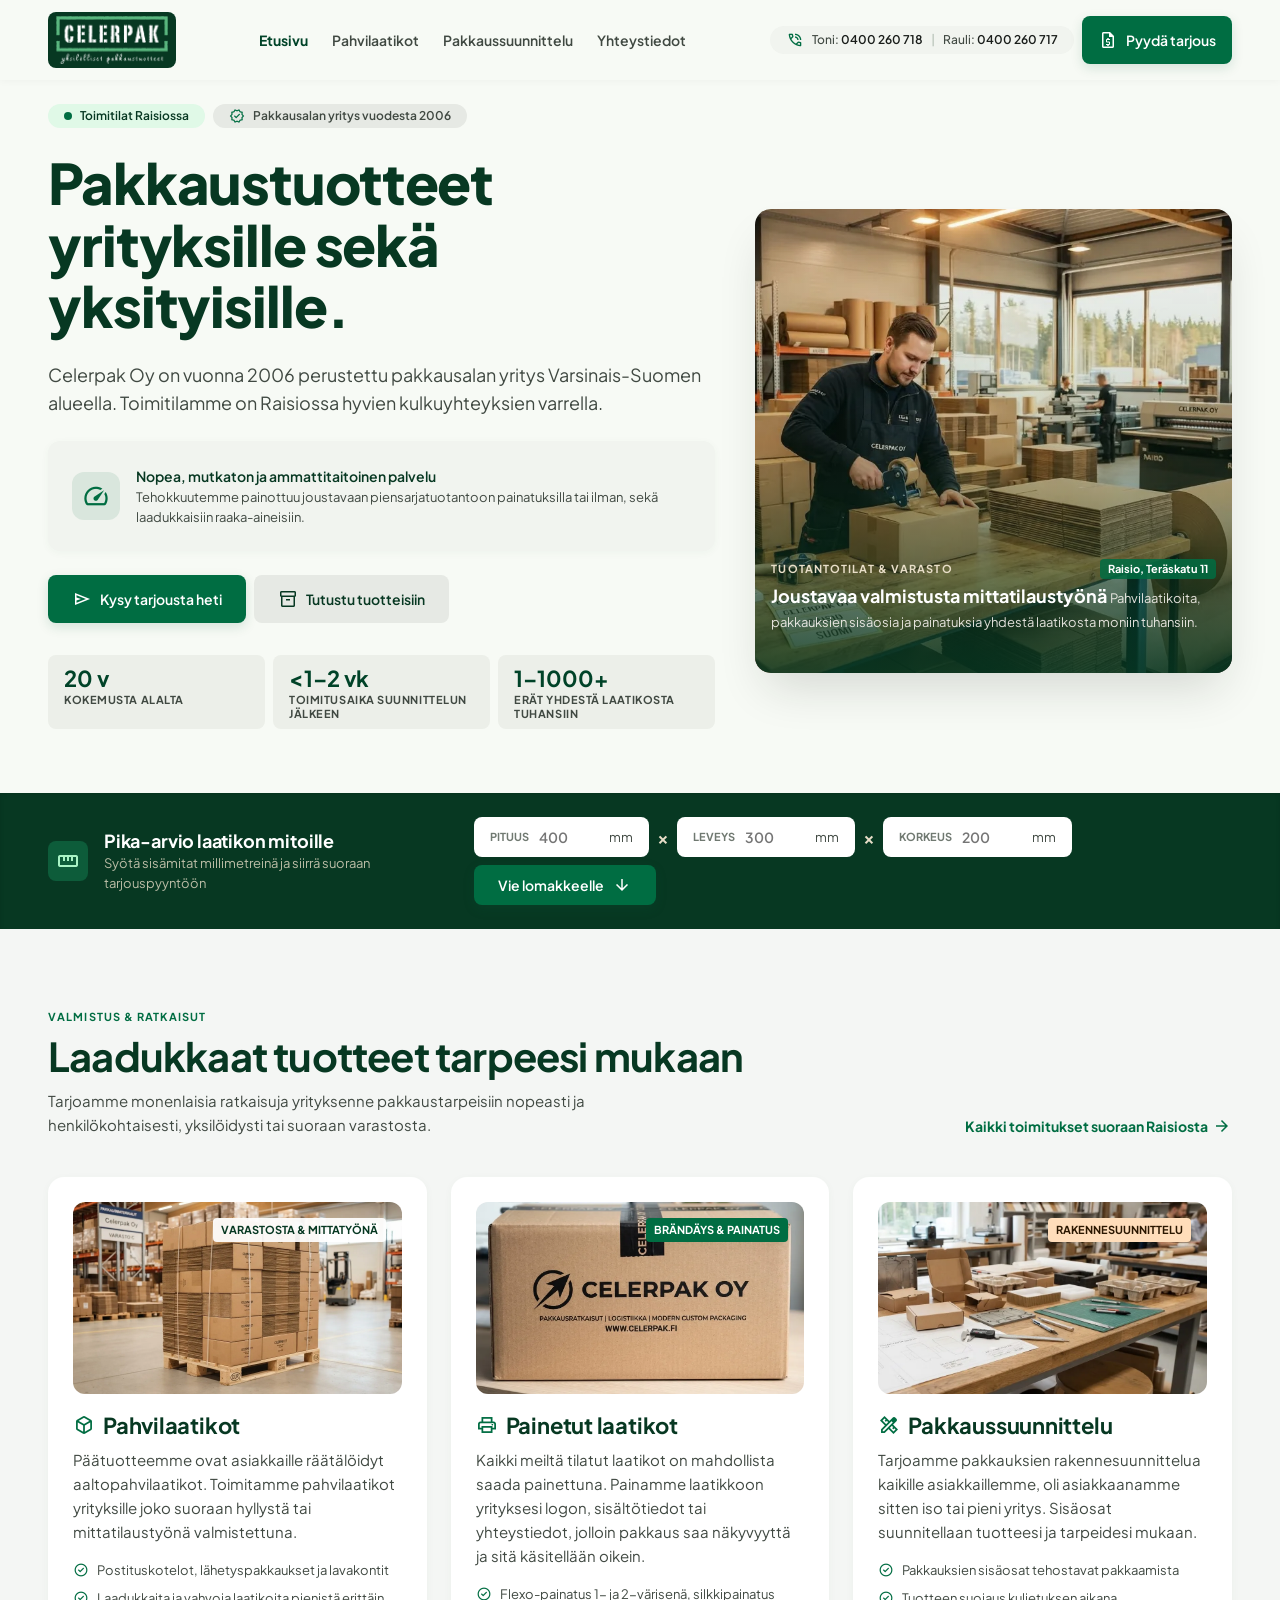
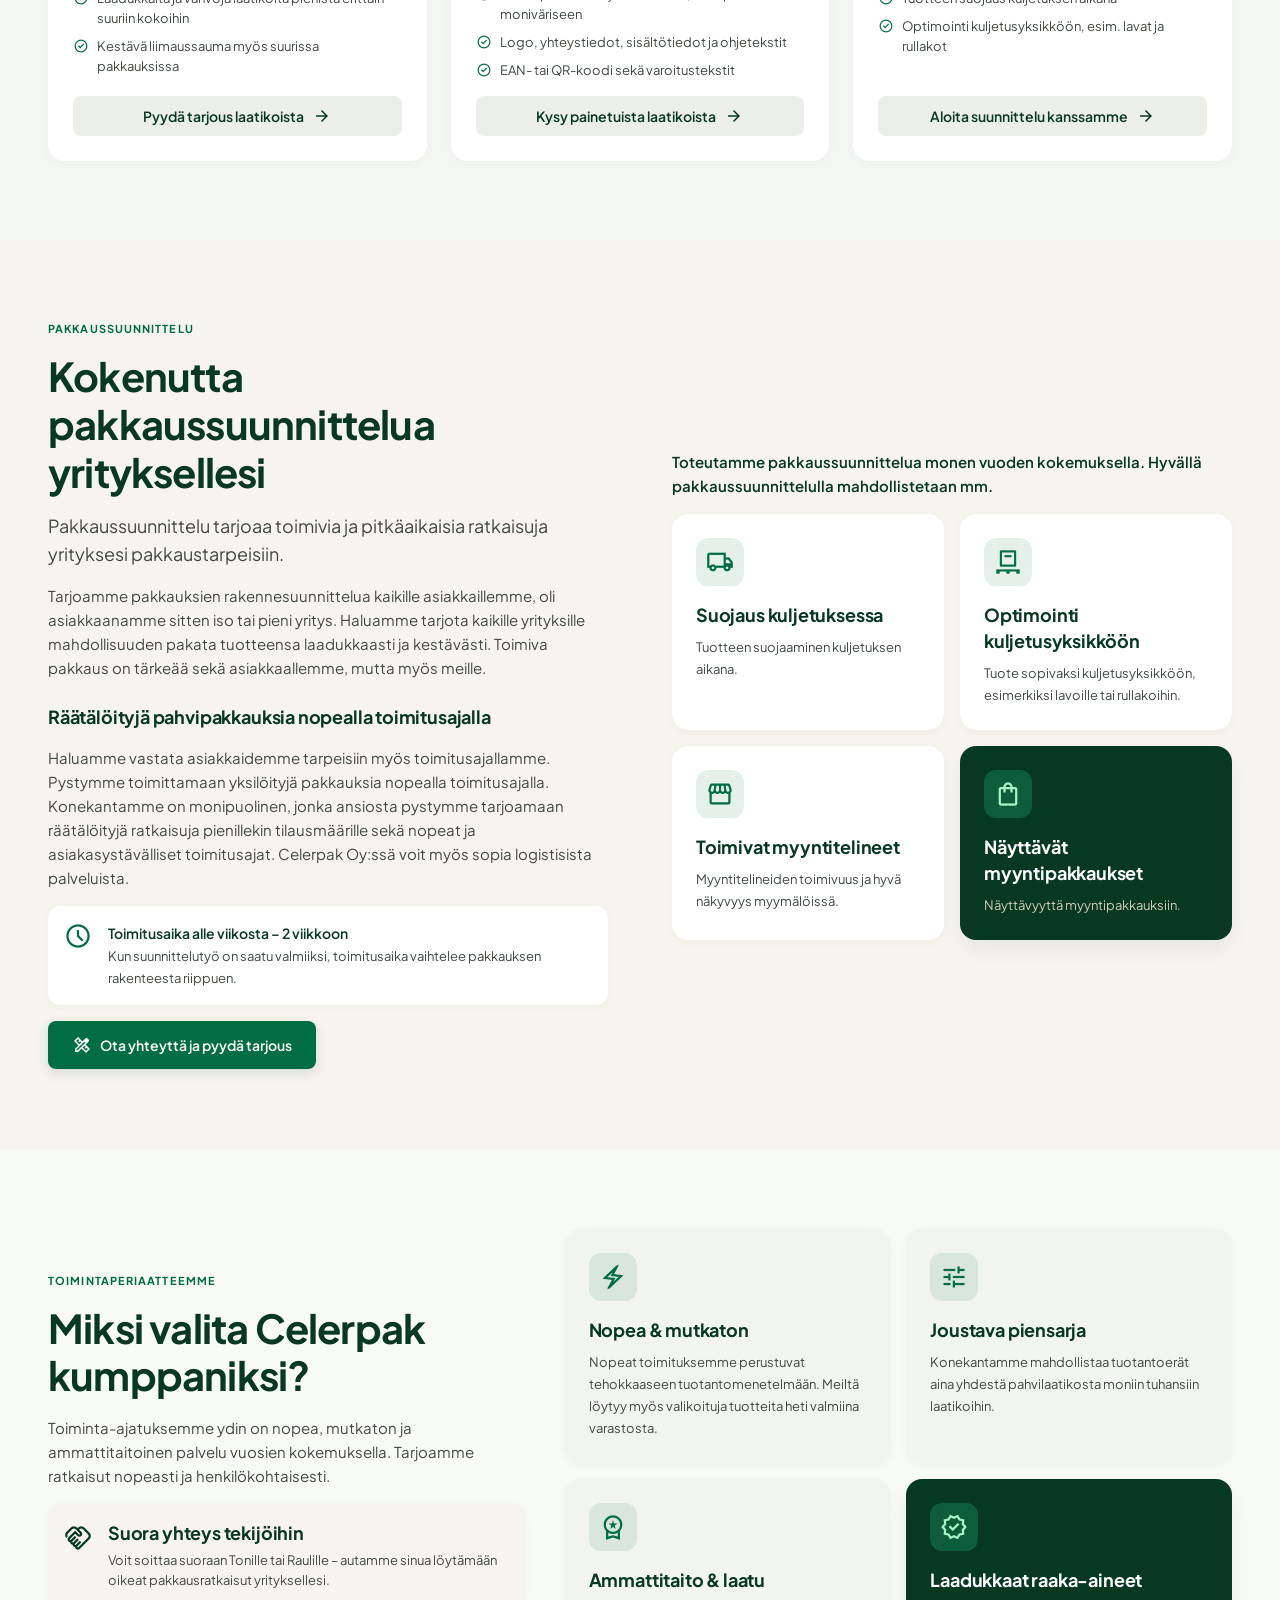
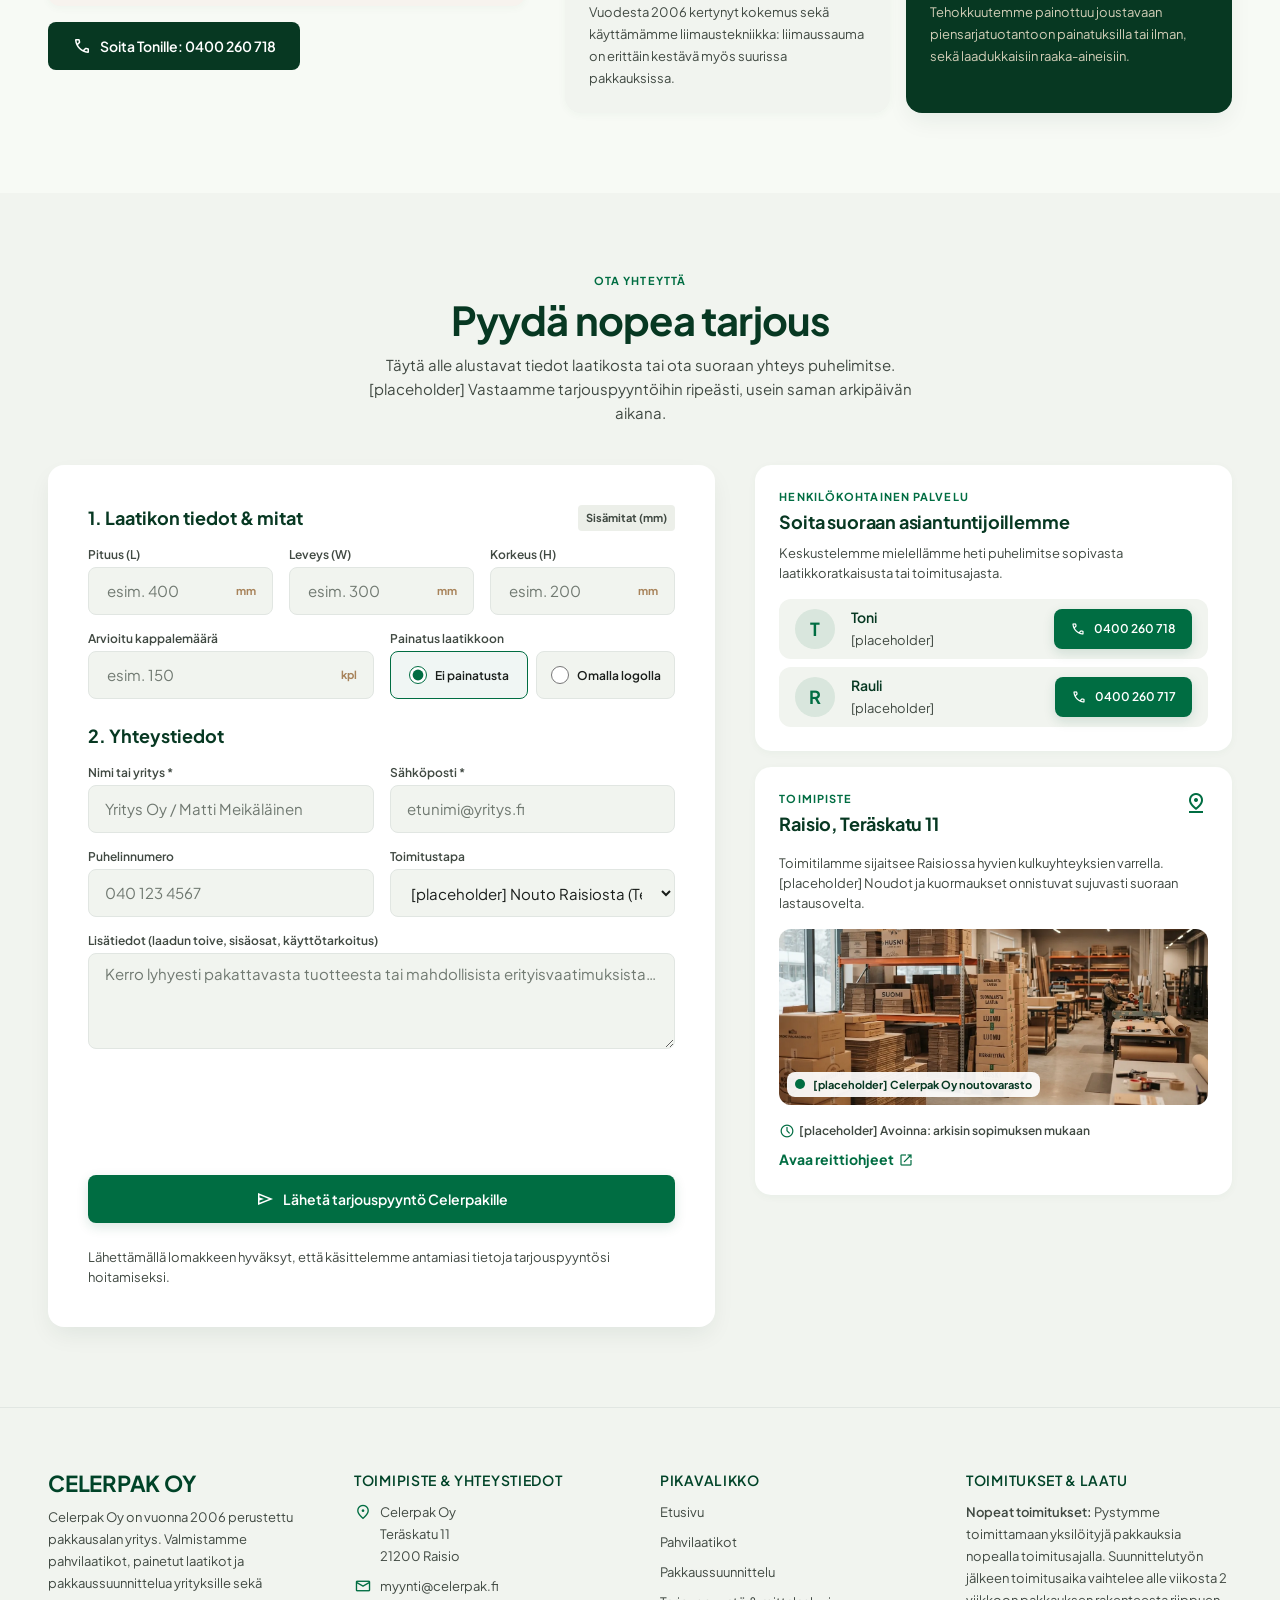
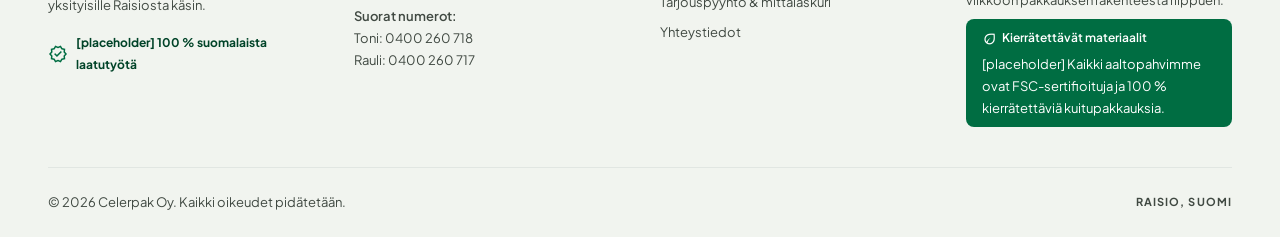
==== commit 68314d3f: "Update homepage, styles and switch logo/favicon to PNG Co-Authored-By: Claude Sonnet 5 <noreply@anth" ====
--- a/index.html
+++ b/index.html
@@ -13,7 +13,7 @@
 
   <meta property="og:type" content="website">
   <meta property="og:locale" content="fi_FI">
-  <meta property="og:site_name" content="Celerpak Oy">
+  <meta property="og:site_name" content="Celerpak Oy | Yksilölliset pakkaustuotteet">
   <meta property="og:title" content="Celerpak Oy – Pahvilaatikot ja pakkaussuunnittelu Raisiosta">
   <meta property="og:description" content="Pahvilaatikot, painetut laatikot ja pakkaussuunnittelu yrityksille ja yksityisille. Joustavat piensarjat suoraan Raisiosta.">
   <meta property="og:url" content="https://www.celerpak.fi/">
@@ -22,7 +22,7 @@
   <meta property="og:image:height" content="630">
   <meta name="twitter:card" content="summary_large_image">
 
-  <link rel="icon" href="images/favicon.svg" type="image/svg+xml">
+  <link rel="icon" href="images/favicon.png" type="image/png">
   <link rel="preconnect" href="https://fonts.googleapis.com">
   <link rel="preconnect" href="https://fonts.gstatic.com" crossorigin>
   <link rel="stylesheet" href="https://fonts.googleapis.com/css2?family=Plus+Jakarta+Sans:wght@400;500;600;700;800&amp;display=swap">
@@ -39,7 +39,7 @@
     "name": "Celerpak Oy",
     "description": "Pahvilaatikot, painetut laatikot ja pakkaussuunnittelu yrityksille ja yksityisille Raisiosta.",
     "url": "https://www.celerpak.fi/",
-    "logo": "https://www.celerpak.fi/images/logo.svg",
+    "logo": "https://www.celerpak.fi/images/logo.png",
     "image": "https://www.celerpak.fi/images/etusivu-og.jpg",
     "foundingDate": "2006",
     "telephone": "+358400260718",
@@ -54,7 +54,7 @@
     "areaServed": "Varsinais-Suomi",
     "contactPoint": [
       { "@type": "ContactPoint", "name": "Toni", "telephone": "+358400260718", "contactType": "sales", "availableLanguage": "fi" },
-      { "@type": "ContactPoint", "name": "Rauli", "telephone": "+358400260717", "contactType": "customer service", "availableLanguage": "fi" }
+      { "@type": "ContactPoint", "name": "Rauli", "telephone": "+358400260717", "contactType": "sales", "availableLanguage": "fi" }
     ]
   }
   </script>
@@ -65,14 +65,14 @@
   <header class="site-header">
     <div class="container site-header__inner">
       <a class="brand" href="index.html" aria-label="Celerpak Oy – etusivu">
-        <img src="images/logo.svg" alt="Celerpak – yksilölliset pakkaustuotteet" width="240" height="60">
+        <img src="images/logo.png" alt="Celerpak Oy – yksilölliset pakkaustuotteet" width="233" height="100">
       </a>
 
       <nav class="nav" aria-label="Päävalikko">
         <a href="index.html" aria-current="page">Etusivu</a>
         <a href="#pahvilaatikot">Pahvilaatikot</a>
         <a href="#pakkaussuunnittelu">Pakkaussuunnittelu</a>
-        <a href="#yhteystiedot">Meistä &amp; Yhteystiedot</a>
+        <a href="#yhteystiedot">Yhteystiedot</a>
       </nav>
 
       <div class="header-actions">
@@ -95,7 +95,7 @@
             <a href="index.html" aria-current="page">Etusivu</a>
             <a href="#pahvilaatikot">Pahvilaatikot</a>
             <a href="#pakkaussuunnittelu">Pakkaussuunnittelu</a>
-            <a href="#yhteystiedot">Meistä &amp; Yhteystiedot</a>
+            <a href="#yhteystiedot">Yhteystiedot</a>
             <a href="#tarjouslomake">Tarjouspyyntö</a>
             <div class="menu__phones small">
               <a href="tel:+358400260718">Toni:&nbsp;0400&nbsp;260&nbsp;718</a>
@@ -113,20 +113,20 @@
     <section class="hero" aria-labelledby="hero-otsikko">
       <div class="container">
         <div class="badges">
-          <span class="badge badge--live"><span class="pulse" aria-hidden="true"></span>Tuotanto käynnissä Raisiossa</span>
-          <span class="badge"><span class="icon icon--sm" aria-hidden="true">verified</span>Kotimaista pakkausosaamista vuodesta 2006</span>
+          <span class="badge badge--live"><span class="pulse" aria-hidden="true"></span>Toimitilat Raisiossa</span>
+          <span class="badge"><span class="icon icon--sm" aria-hidden="true">verified</span>Pakkausalan yritys vuodesta 2006</span>
         </div>
 
         <div class="hero__grid">
           <div class="hero__copy">
             <h1 id="hero-otsikko">Pakkaustuotteet yrityksille sekä yksityisille.</h1>
-            <p class="lead">Celerpak Oy on vuonna 2006 perustettu kotimainen pakkausalan yritys Varsinais-Suomessa. Valmistamme laadukkaat pahvilaatikot ja räätälöidyt pakkaukset Raisiossa suoraan tehtaaltamme hyvien kulkuyhteyksien varrelta.</p>
+            <p class="lead">Celerpak Oy on vuonna 2006 perustettu pakkausalan yritys Varsinais-Suomen alueella. Toimitilamme on Raisiossa hyvien kulkuyhteyksien varrella.</p>
 
             <div class="value-card">
               <span class="icon-tile"><span class="icon icon--xl" aria-hidden="true">speed</span></span>
               <div>
                 <strong>Nopea, mutkaton ja ammattitaitoinen palvelu</strong>
-                <p class="small muted">Tehokkuutemme painottuu joustavaan piensarjatuotantoon painatuksilla tai ilman, korkealuokkaisista ja kierrätettävistä raaka-aineista.</p>
+                <p class="small muted">Tehokkuutemme painottuu joustavaan piensarjatuotantoon painatuksilla tai ilman, sekä laadukkaisiin raaka-aineisiin.</p>
               </div>
             </div>
 
@@ -137,16 +137,12 @@
               <a class="btn btn--soft" href="#palvelut">
                 <span class="icon" aria-hidden="true">inventory_2</span>Tutustu tuotteisiin
               </a>
-              <a class="direct-call" href="tel:+358400260718">
-                <span class="icon" aria-hidden="true">phone_enabled</span>
-                <span>Suora&nbsp;soitto:&nbsp;<strong>0400&nbsp;260&nbsp;718</strong></span>
-              </a>
             </div>
 
             <ul class="metrics">
               <li class="metric"><span class="metric__value">20 v</span><span class="metric__label">Kokemusta alalta</span></li>
-              <li class="metric"><span class="metric__value">1–3 pv</span><span class="metric__label">Nopeat toimitukset</span></li>
-              <li class="metric"><span class="metric__value">100 %</span><span class="metric__label">Kierrätettävää aaltopahvia</span></li>
+              <li class="metric"><span class="metric__value">&lt;1–2 vk</span><span class="metric__label">Toimitusaika suunnittelun jälkeen</span></li>
+              <li class="metric"><span class="metric__value">1–1000+</span><span class="metric__label">Erät yhdestä laatikosta tuhansiin</span></li>
             </ul>
           </div>
 
@@ -160,16 +156,9 @@
                   <span class="photo-card__tag">Raisio, Teräskatu 11</span>
                 </span>
                 <span class="photo-card__title">Joustavaa valmistusta mittatilaustyönä</span>
-                <span class="photo-card__text">Pahvilaatikoita, räätälöityjä sisärakenteita ja brändipainatuksia ilman suuria minimieriä.</span>
+                <span class="photo-card__text">Pahvilaatikoita, pakkauksien sisäosia ja painatuksia yhdestä laatikosta moniin tuhansiin.</span>
               </figcaption>
             </figure>
-            <div class="float-card">
-              <span class="icon-tile icon-tile--sm icon-tile--kraft"><span class="icon icon--lg" aria-hidden="true">precision_manufacturing</span></span>
-              <div>
-                <strong>Oma kotimainen laitos</strong>
-                <span>Suorat toimitukset ilman välikäsiä</span>
-              </div>
-            </div>
           </div>
         </div>
       </div>
@@ -231,11 +220,11 @@
                 <span class="product__tag">Varastosta &amp; mittatyönä</span>
               </div>
               <h3 class="product__title h-md"><span class="icon" aria-hidden="true">deployed_code</span>Pahvilaatikot</h3>
-              <p>Räätälöidyt mitat ja kestävät aaltopahviratkaisut nopeasti toimitettuna. Valmistamme pienet ja suuret sarjat huippulaatuisesta aaltopahvista vaativiinkin kuljetusolosuhteisiin.</p>
+              <p>Päätuotteemme ovat asiakkaille räätälöidyt aaltopahvilaatikot. Toimitamme pahvilaatikot yrityksille joko suoraan hyllystä tai mittatilaustyönä valmistettuna.</p>
               <ul class="checklist">
-                <li><span class="icon" aria-hidden="true">check_circle</span>FEFCO-standardimallit &amp; räätälöidyt leikkaukset</li>
-                <li><span class="icon" aria-hidden="true">check_circle</span>Kevyet E- ja B-aallot sekä vahvat BC-tuplaaallot</li>
-                <li><span class="icon" aria-hidden="true">check_circle</span>Ei sitovia jättieriä – nopea täydennys</li>
+                <li><span class="icon" aria-hidden="true">check_circle</span>Postituskotelot, lähetyspakkaukset ja lavakontit</li>
+                <li><span class="icon" aria-hidden="true">check_circle</span>Laadukkaita ja vahvoja laatikoita pienistä erittäin suuriin kokoihin</li>
+                <li><span class="icon" aria-hidden="true">check_circle</span>Kestävä liimaussauma myös suurissa pakkauksissa</li>
               </ul>
             </div>
             <a class="btn btn--card" href="#tarjouslomake">Pyydä tarjous laatikoista<span class="icon" aria-hidden="true">arrow_forward</span></a>
@@ -249,11 +238,11 @@
                 <span class="product__tag product__tag--green">Brändäys &amp; painatus</span>
               </div>
               <h3 class="product__title h-md"><span class="icon" aria-hidden="true">print</span>Painetut laatikot</h3>
-              <p>Yksilölliset brändipakkaukset omalla logolla, käsittelymerkinnöillä tai näyttävillä grafiikoilla. Korosta yrityksesi ilmettä heti vastaanottajan ensisilmäyksellä.</p>
+              <p>Kaikki meiltä tilatut laatikot on mahdollista saada painettuna. Painamme laatikkoon yrityksesi logon, sisältötiedot tai yhteystiedot, jolloin pakkaus saa näkyvyyttä ja sitä käsitellään oikein.</p>
               <ul class="checklist">
-                <li><span class="icon" aria-hidden="true">check_circle</span>Flexo-painatukset ja tarkat logomerkinnät</li>
-                <li><span class="icon" aria-hidden="true">check_circle</span>Myös pienet testierät ja kampanjapakkaukset</li>
-                <li><span class="icon" aria-hidden="true">check_circle</span>Selkeät käsittely- ja varoitussymbolit</li>
+                <li><span class="icon" aria-hidden="true">check_circle</span>Flexo-painatus 1- ja 2-värisenä, silkkipainatus moniväriseen</li>
+                <li><span class="icon" aria-hidden="true">check_circle</span>Logo, yhteystiedot, sisältötiedot ja ohjetekstit</li>
+                <li><span class="icon" aria-hidden="true">check_circle</span>EAN- tai QR-koodi sekä varoitustekstit</li>
               </ul>
             </div>
             <a class="btn btn--card" href="#tarjouslomake">Kysy painetuista laatikoista<span class="icon" aria-hidden="true">arrow_forward</span></a>
@@ -264,14 +253,14 @@
               <div class="product__media">
                 <img src="images/etusivu-suunnittelu.webp" width="968" height="768" loading="lazy" decoding="async"
                      alt="Suunnittelupöytä, jolla pakkausprototyyppejä, stanssausteriä ja mittavälineitä">
-                <span class="product__tag product__tag--kraft">Prototyypit &amp; kaavat</span>
+                <span class="product__tag product__tag--kraft">Rakennesuunnittelu</span>
               </div>
               <h3 class="product__title h-md"><span class="icon" aria-hidden="true">design_services</span>Pakkaussuunnittelu</h3>
-              <p>Asiantunteva rakennesuunnittelu ja mallikappaleet tuotteellesi sopivaksi. Luomme toimivat sisärakenteet, tukipalat ja suojaratkaisut vaativillekin kappaleille.</p>
+              <p>Tarjoamme pakkauksien rakennesuunnittelua kaikille asiakkaillemme, oli asiakkaanamme sitten iso tai pieni yritys. Sisäosat suunnitellaan tuotteesi ja tarpeidesi mukaan.</p>
               <ul class="checklist">
-                <li><span class="icon" aria-hidden="true">check_circle</span>Tuotteen mukaiset sisäosat &amp; pehmusteratkaisut</li>
-                <li><span class="icon" aria-hidden="true">check_circle</span>Toiminnalliset mallikappaleet ennen sarjatuotantoa</li>
-                <li><span class="icon" aria-hidden="true">check_circle</span>Pakkausprosessin tehostus ja tilansäästö</li>
+                <li><span class="icon" aria-hidden="true">check_circle</span>Pakkauksien sisäosat tehostavat pakkaamista</li>
+                <li><span class="icon" aria-hidden="true">check_circle</span>Tuotteen suojaus kuljetuksen aikana</li>
+                <li><span class="icon" aria-hidden="true">check_circle</span>Optimointi kuljetusyksikköön, esim. lavat ja rullakot</li>
               </ul>
             </div>
             <a class="btn btn--card" href="#tarjouslomake">Aloita suunnittelu kanssamme<span class="icon" aria-hidden="true">arrow_forward</span></a>
@@ -289,10 +278,10 @@
           <p class="lead">Pakkaussuunnittelu tarjoaa toimivia ja pitkäaikaisia ratkaisuja yrityksesi pakkaustarpeisiin.</p>
           <p>Tarjoamme pakkauksien rakennesuunnittelua kaikille asiakkaillemme, oli asiakkaanamme sitten iso tai pieni yritys. Haluamme tarjota kaikille yrityksille mahdollisuuden pakata tuotteensa laadukkaasti ja kestävästi. Toimiva pakkaus on tärkeää sekä asiakkaallemme, mutta myös meille.</p>
           <h3 class="h-sm">Räätälöityjä pahvipakkauksia nopealla toimitusajalla</h3>
-          <p>Haluamme vastata asiakkaidemme tarpeisiin myös toimitusajallamme. Konekantamme on monipuolinen, jonka ansiosta pystymme tarjoamaan räätälöityjä ratkaisuja pienillekin tilausmäärille sekä nopeat ja asiakasystävälliset toimitusajat. Celerpak Oy:ssä voit myös sopia logistisista palveluista.</p>
+          <p>Haluamme vastata asiakkaidemme tarpeisiin myös toimitusajallamme. Pystymme toimittamaan yksilöityjä pakkauksia nopealla toimitusajalla. Konekantamme on monipuolinen, jonka ansiosta pystymme tarjoamaan räätälöityjä ratkaisuja pienillekin tilausmäärille sekä nopeat ja asiakasystävälliset toimitusajat. Celerpak Oy:ssä voit myös sopia logistisista palveluista.</p>
           <div class="design__note">
             <span class="icon icon--xl" aria-hidden="true">schedule</span>
-            <p><strong>Toimitusaika alle viikosta – 2 viikkoon</strong><br>Kun suunnittelutyö on saatu valmiiksi, toimitusaika riippuu pakkauksen rakenteesta.</p>
+            <p><strong>Toimitusaika alle viikosta – 2 viikkoon</strong><br>Kun suunnittelutyö on saatu valmiiksi, toimitusaika vaihtelee pakkauksen rakenteesta riippuen.</p>
           </div>
           <div>
             <a class="btn btn--primary" href="#tarjouslomake"><span class="icon" aria-hidden="true">design_services</span>Ota yhteyttä ja pyydä tarjous</a>
@@ -320,7 +309,7 @@
             <li class="panel panel--dark">
               <span class="icon-tile icon-tile--dark"><span class="icon icon--xl" aria-hidden="true">shopping_bag</span></span>
               <h3 class="h-sm">Näyttävät myyntipakkaukset</h3>
-              <p>Näyttävyyttä myyntipakkauksiin ja brändiin.</p>
+              <p>Näyttävyyttä myyntipakkauksiin.</p>
             </li>
           </ul>
         </div>
@@ -333,12 +322,12 @@
         <div class="why__copy">
           <span class="eyebrow">Toimintaperiaatteemme</span>
           <h2 class="h-xl" id="miksi-otsikko">Miksi valita Celerpak kumppaniksi?</h2>
-          <p>Emme ole pelkkä tukkuri vaan ketterä valmistaja. Ymmärrämme tuotannon ja logistiikan haasteet, minkä ansiosta reagoimme tilauksiin välittömästi ilman byrokratiaa.</p>
+          <p>Toiminta-ajatuksemme ydin on nopea, mutkaton ja ammattitaitoinen palvelu vuosien kokemuksella. Tarjoamme ratkaisut nopeasti ja henkilökohtaisesti.</p>
           <div class="kraft-note">
             <span class="icon icon--xl" aria-hidden="true">handshake</span>
             <div>
               <h3 class="h-sm">Suora yhteys tekijöihin</h3>
-              <p class="small muted">Saat langan päähän suoraan Tonin tai Raulin, jotka tuntevat materiaalivahvuudet, konekannan ja aikataulut läpikotaisin.</p>
+              <p class="small muted">Voit soittaa suoraan Tonille tai Raulille – autamme sinua löytämään oikeat pakkausratkaisut yrityksellesi.</p>
             </div>
           </div>
           <div>
@@ -350,22 +339,22 @@
           <div class="panel">
             <span class="icon-tile"><span class="icon icon--xl" aria-hidden="true">electric_bolt</span></span>
             <h3 class="h-sm">Nopea &amp; mutkaton</h3>
-            <p>Vastaamme tarjouspyyntöihin ripeästi ja käynnistämme valmistuksen parhaimmillaan samana päivänä. Varastoitujen mallien toimitus jopa 24 h sisällä.</p>
+            <p>Nopeat toimituksemme perustuvat tehokkaaseen tuotantomenetelmään. Meiltä löytyy myös valikoituja tuotteita heti valmiina varastosta.</p>
           </div>
           <div class="panel">
             <span class="icon-tile"><span class="icon icon--xl" aria-hidden="true">tune</span></span>
             <h3 class="h-sm">Joustava piensarja</h3>
-            <p>Tilaa juuri tarvitsemasi määrä: 50, 200 tai 2000 kappaletta ilman keinotekoisia suuria minimieriä tai sitovia kausivarastointeja.</p>
+            <p>Konekantamme mahdollistaa tuotantoerät aina yhdestä pahvilaatikosta moniin tuhansiin laatikoihin.</p>
           </div>
           <div class="panel">
             <span class="icon-tile"><span class="icon icon--xl" aria-hidden="true">workspace_premium</span></span>
             <h3 class="h-sm">Ammattitaito &amp; laatu</h3>
-            <p>Yli 20 vuoden kokemus aaltopahvin leikkauksesta, nuuttauksesta ja painatuksesta varmistaa siistit saumat ja kestävät kulmat.</p>
+            <p>Vuodesta 2006 kertynyt kokemus sekä käyttämämme liimaustekniikka: liimaussauma on erittäin kestävä myös suurissa pakkauksissa.</p>
           </div>
           <div class="panel panel--dark">
-            <span class="icon-tile icon-tile--dark"><span class="icon icon--xl" aria-hidden="true">eco</span></span>
-            <h3 class="h-sm">100 % kierrätettävää</h3>
-            <p>Valmistamme pakkaukset uusiutuvista ja kierrätettävistä puukuiduista. Vastuullinen valinta sekä ympäristölle että brändillenne.</p>
+            <span class="icon-tile icon-tile--dark"><span class="icon icon--xl" aria-hidden="true">verified</span></span>
+            <h3 class="h-sm">Laadukkaat raaka-aineet</h3>
+            <p>Tehokkuutemme painottuu joustavaan piensarjatuotantoon painatuksilla tai ilman, sekä laadukkaisiin raaka-aineisiin.</p>
           </div>
         </div>
       </div>
@@ -375,9 +364,9 @@
     <section class="section quote" id="tarjouslomake" aria-labelledby="tarjous-otsikko">
       <div class="container">
         <div class="section-head section-head--center">
-          <span class="eyebrow">Ota yhteyttä suoraan tehtaaseen</span>
+          <span class="eyebrow">Ota yhteyttä</span>
           <h2 class="h-xl" id="tarjous-otsikko">Pyydä nopea tarjous</h2>
-          <p>Täytä alle alustavat tiedot laatikosta tai ota suoraan yhteys puhelimitse. Vastaamme tarjouspyyntöihin ripeästi, usein saman arkipäivän aikana.</p>
+          <p>Täytä alle alustavat tiedot laatikosta tai ota suoraan yhteys puhelimitse. [placeholder] Vastaamme tarjouspyyntöihin ripeästi, usein saman arkipäivän aikana.</p>
         </div>
 
         <div class="quote__grid">
@@ -444,7 +433,7 @@
                   <div class="field">
                     <label for="form-delivery">Toimitustapa</label>
                     <select class="input" id="form-delivery" name="toimitustapa">
-                      <option value="Nouto Raisiosta">Nouto Raisiosta (Teräskatu 11)</option>
+                      <option value="Nouto Raisiosta">[placeholder] Nouto Raisiosta (Teräskatu 11)</option>
                       <option value="Rahtitoimitus">Rahtitoimitus perille</option>
                     </select>
                   </div>
@@ -473,14 +462,14 @@
                 <div class="person">
                   <div class="person__who">
                     <span class="person__avatar" aria-hidden="true">T</span>
-                    <div><strong>Toni</strong><span class="person__role">Myynti &amp; tuotanto</span></div>
+                    <div><strong>Toni</strong><span class="person__role">[placeholder]</span></div>
                   </div>
                   <a class="btn btn--primary btn--sm" href="tel:+358400260718"><span class="icon icon--sm" aria-hidden="true">phone</span>0400&nbsp;260&nbsp;718</a>
                 </div>
                 <div class="person">
                   <div class="person__who">
                     <span class="person__avatar" aria-hidden="true">R</span>
-                    <div><strong>Rauli</strong><span class="person__role">Myynti &amp; asiakaspalvelu</span></div>
+                    <div><strong>Rauli</strong><span class="person__role">[placeholder]</span></div>
                   </div>
                   <a class="btn btn--primary btn--sm" href="tel:+358400260717"><span class="icon icon--sm" aria-hidden="true">phone</span>0400&nbsp;260&nbsp;717</a>
                 </div>
@@ -490,19 +479,19 @@
             <div class="card">
               <div class="location__head">
                 <div>
-                  <span class="eyebrow">Toimipiste &amp; noudot</span>
+                  <span class="eyebrow">Toimipiste</span>
                   <h3 class="h-sm">Raisio, Teräskatu 11</h3>
                 </div>
                 <span class="icon icon--lg" aria-hidden="true">pin_drop</span>
               </div>
-              <p class="small muted mt-1">Toimitilamme sijaitsee loistavien kulkuyhteyksien varrella Varsinais-Suomessa. Noudot ja kuormaukset onnistuvat sujuvasti suoraan lastausovelta.</p>
+              <p class="small muted mt-1">Toimitilamme sijaitsee Raisiossa hyvien kulkuyhteyksien varrella. [placeholder] Noudot ja kuormaukset onnistuvat sujuvasti suoraan lastausovelta.</p>
               <div class="location__photo">
                 <img src="images/etusivu-varasto.webp" width="1376" height="768" loading="lazy" decoding="async"
                      alt="Pahvilaatikoita hyllyillä ja lavoilla noutovarastossa">
-                <span class="location__pin">Celerpak Oy noutovarasto</span>
+                <span class="location__pin">[placeholder] Celerpak Oy noutovarasto</span>
               </div>
               <div class="location__foot">
-                <span class="location__hours"><span class="icon icon--sm" aria-hidden="true">schedule</span>Avoinna: arkisin sopimuksen mukaan</span>
+                <span class="location__hours"><span class="icon icon--sm" aria-hidden="true">schedule</span>[placeholder] Avoinna: arkisin sopimuksen mukaan</span>
                 <a class="link-arrow" href="https://maps.google.com/?q=Ter%C3%A4skatu+11,+21200+Raisio" target="_blank" rel="noopener noreferrer">Avaa reittiohjeet<span class="icon icon--sm" aria-hidden="true">open_in_new</span></a>
               </div>
             </div>
@@ -517,8 +506,8 @@
       <div class="footer__grid">
         <div class="footer__col">
           <span class="footer__brand">CELERPAK OY</span>
-          <p>Kotimaista räätälöityä pakkausvalmistusta, piensarjoja ja mittatilauslaatikoita teollisuudelle sekä verkkokaupoille modernilla tarkkuudella Raisiosta käsin.</p>
-          <span class="footer__badge"><span class="icon" aria-hidden="true">verified</span>100 % suomalaista laatutyötä</span>
+          <p>Celerpak Oy on vuonna 2006 perustettu pakkausalan yritys. Valmistamme pahvilaatikot, painetut laatikot ja pakkaussuunnittelua yrityksille sekä yksityisille Raisiosta käsin.</p>
+          <span class="footer__badge"><span class="icon" aria-hidden="true">verified</span>[placeholder] 100 % suomalaista laatutyötä</span>
         </div>
 
         <div class="footer__col">
@@ -534,19 +523,19 @@
           <h2 class="footer__title">Pikavalikko</h2>
           <ul class="footer__links">
             <li><a href="index.html">Etusivu</a></li>
-            <li><a href="#pahvilaatikot">Pahvilaatikot &amp; tuotteet</a></li>
-            <li><a href="#pakkaussuunnittelu">Pakkaussuunnittelu &amp; prototyypit</a></li>
+            <li><a href="#pahvilaatikot">Pahvilaatikot</a></li>
+            <li><a href="#pakkaussuunnittelu">Pakkaussuunnittelu</a></li>
             <li><a href="#tarjouslomake">Tarjouspyyntö &amp; mittalaskuri</a></li>
-            <li><a href="#yhteystiedot">Meistä &amp; yhteystiedot</a></li>
+            <li><a href="#yhteystiedot">Yhteystiedot</a></li>
           </ul>
         </nav>
 
         <div class="footer__col">
           <h2 class="footer__title">Toimitukset &amp; laatu</h2>
-          <p><strong>Nopeat toimitukset:</strong> Valmistamme mittatilauserät ja piensarjat nopealla aikataululla (tyypillisesti 1–5 arkipäivää).</p>
+          <p><strong>Nopeat toimitukset:</strong> Pystymme toimittamaan yksilöityjä pakkauksia nopealla toimitusajalla. Suunnittelutyön jälkeen toimitusaika vaihtelee alle viikosta 2 viikkoon pakkauksen rakenteesta riippuen.</p>
           <div class="footer__note">
             <strong><span class="icon icon--sm" aria-hidden="true">eco</span>Kierrätettävät materiaalit</strong>
-            <span>Kaikki aaltopahvimme ovat FSC-sertifioituja ja 100 % kierrätettäviä kuitupakkauksia.</span>
+            <span>[placeholder] Kaikki aaltopahvimme ovat FSC-sertifioituja ja 100 % kierrätettäviä kuitupakkauksia.</span>
           </div>
         </div>
       </div>
--- a/styles.css
+++ b/styles.css
@@ -561,9 +561,9 @@
   .footer__links { display: flex; flex-direction: column; gap: var(--s-1); }
   .footer__badge { display: inline-flex; align-items: center; gap: var(--s-1); margin-top: var(--s-1); font-size: var(--fs-label-md); font-weight: 700; color: var(--c-primary); }
   .footer__badge .icon { color: var(--c-secondary); }
-  .footer__note { display: flex; flex-direction: column; gap: var(--s-half); padding: var(--s-1) var(--s-2); border-radius: var(--r-md); background: var(--c-surface-subtle); }
-  .footer__note strong { display: inline-flex; align-items: center; gap: var(--s-half); font-size: var(--fs-label-md); color: var(--c-forest-dark); }
-  .footer__note .icon { color: var(--c-secondary); }
+  .footer__note { display: flex; flex-direction: column; gap: var(--s-half); padding: var(--s-1) var(--s-2); border-radius: var(--r-md); background: var(--c-secondary); color: var(--c-on-primary); }
+  .footer__note strong { display: inline-flex; align-items: center; gap: var(--s-half); font-size: var(--fs-label-md); color: var(--c-on-primary); }
+  .footer__note .icon { color: var(--c-on-primary); }
   .footer__bottom {
     display: flex; flex-direction: column; align-items: center; gap: var(--s-1);
     padding-top: var(--s-3); border-top: 1px solid var(--c-border);
--- a/custom.css
+++ b/custom.css
@@ -1 +1,4 @@
 /* Omat muokkaukset. Ladataan viimeisenä, ei layeria – voittaa styles.css:n. Homepage-machine ei koske tähän tiedostoon. */
+
+/* Alkuperäinen logo on valkoinen tekstilogo läpinäkyvällä pohjalla – tumma tausta pitää sen luettavana vaalealla otsikkopalkilla. */
+.brand img { background: var(--c-forest-dark); border-radius: var(--r-md); padding: 0.25rem 0.5rem; box-sizing: content-box; }
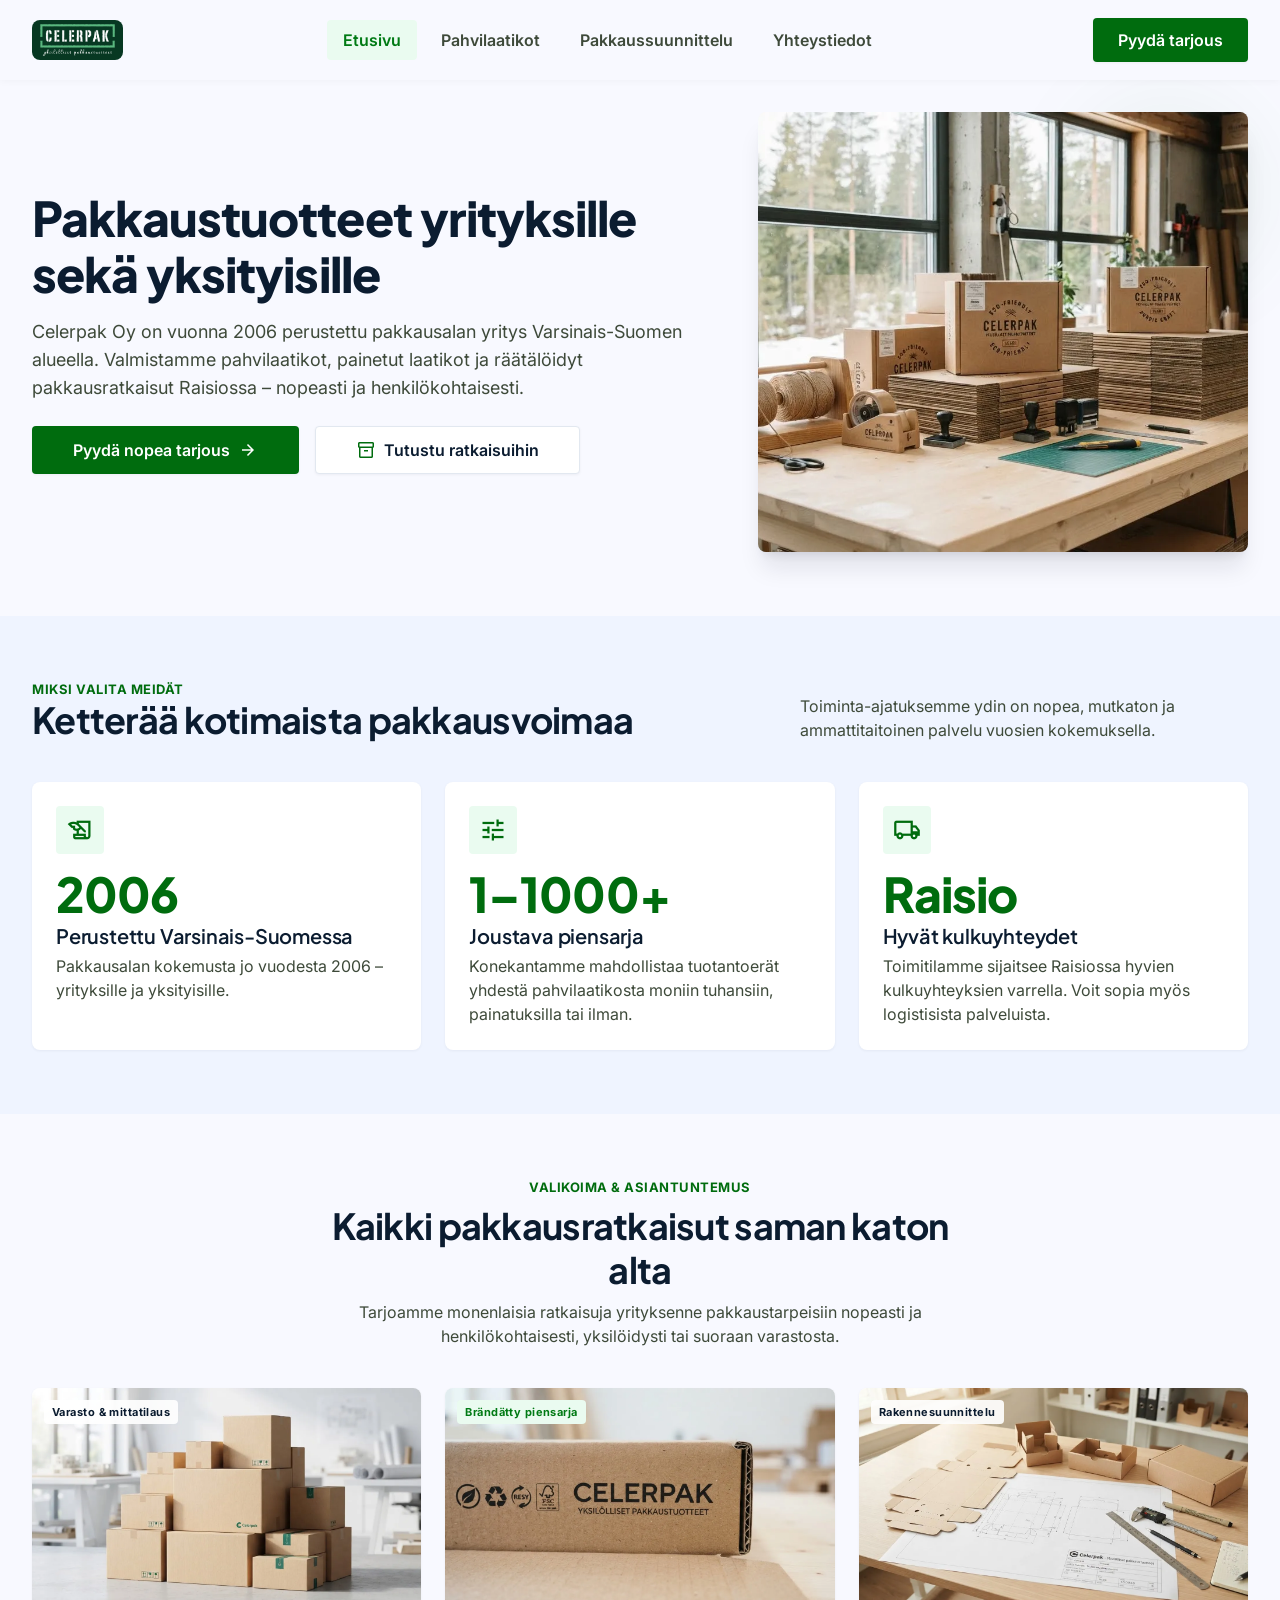
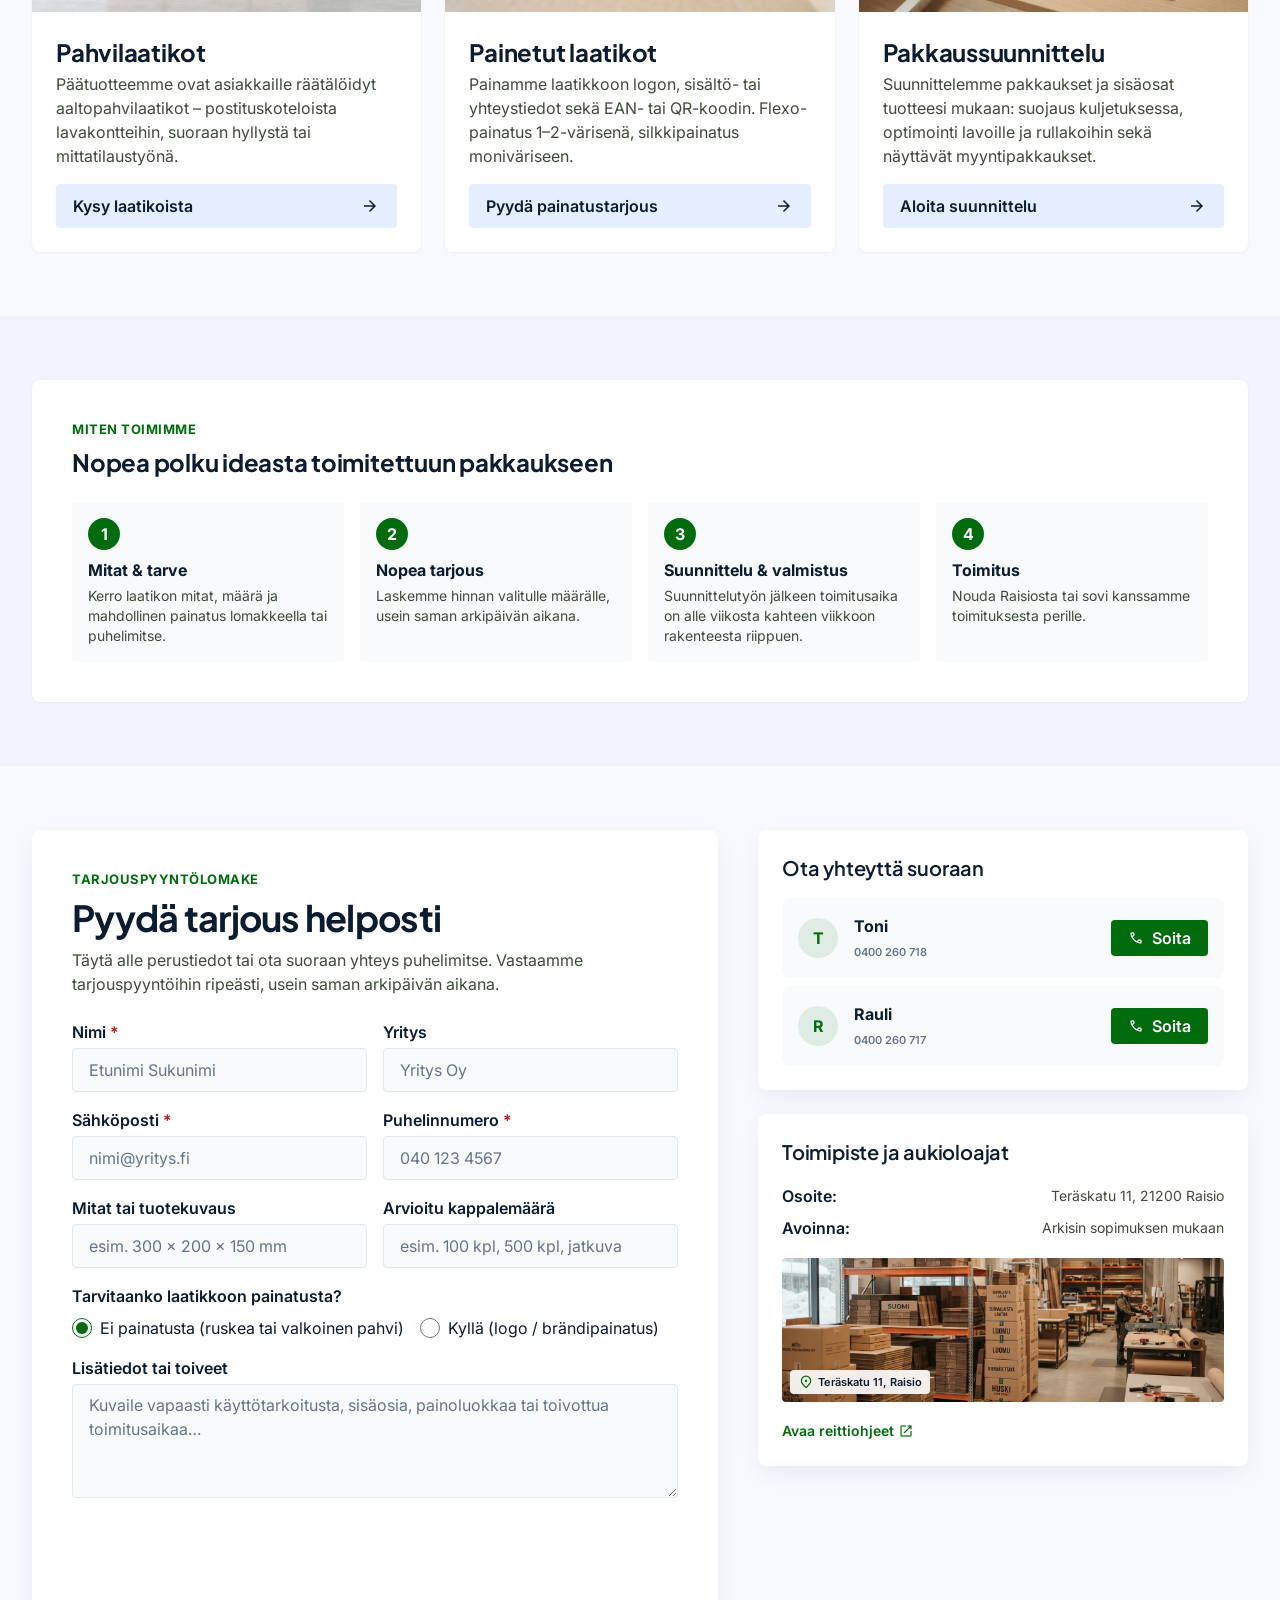
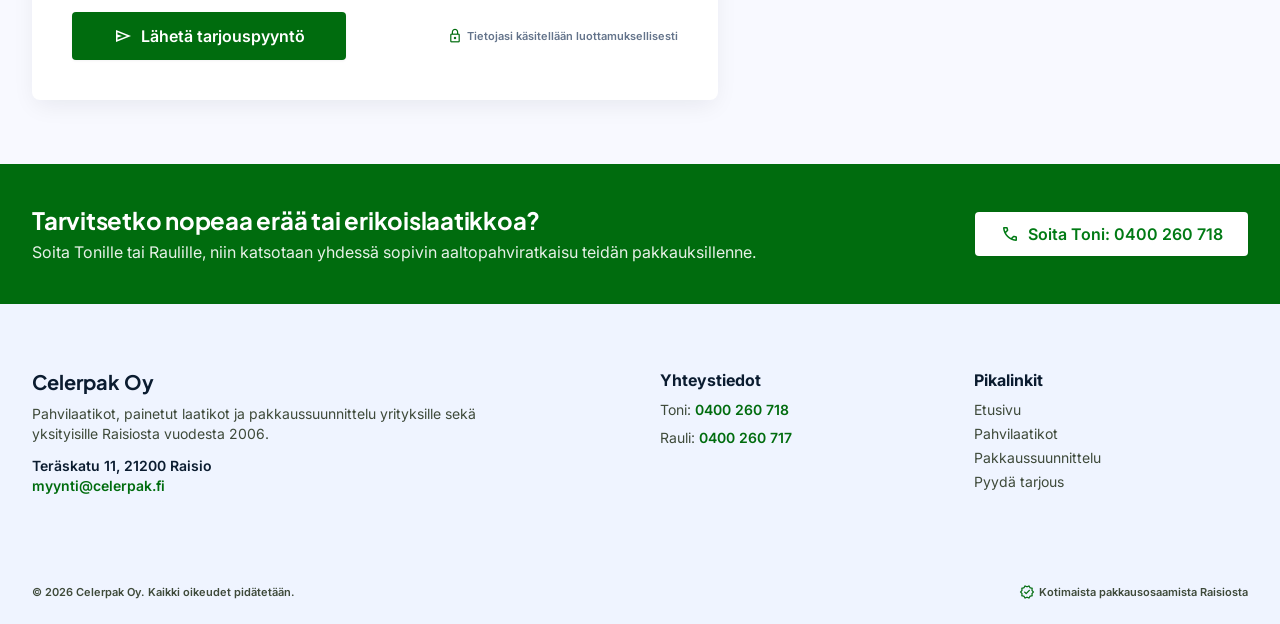
==== commit 9980b6f6: "Apply Nordic Precision Industrial redesign and remove dead code Rebuild homepage and 404 on the new " ====
--- a/index.html
+++ b/index.html
@@ -4,12 +4,10 @@
   <meta charset="utf-8">
   <meta name="viewport" content="width=device-width, initial-scale=1">
   <title>Celerpak Oy – Pahvilaatikot ja pakkaussuunnittelu Raisiosta</title>
-  <meta name="description" content="Celerpak Oy valmistaa pahvilaatikot, painetut laatikot ja räätälöidyt pakkaukset Raisiossa vuodesta 2006. Nopea, mutkaton palvelu ja joustavat piensarjat – pyydä tarjous.">
+  <meta name="description" content="Celerpak Oy valmistaa pahvilaatikot, painetut laatikot ja räätälöidyt pakkaukset Raisiossa vuodesta 2006. Joustavat piensarjat – pyydä tarjous.">
   <link rel="canonical" href="https://www.celerpak.fi/">
-  <meta name="theme-color" content="#073822">
-  <meta name="stitch-project" content="13598120396738085767">
-  <meta name="stitch-screen" content="a7db77824644430fadce44c7e1bab79b">
-  <meta name="stitch-hash" content="900cefc76c07871e44807e15bd89943019d435f3dd92b3183945920cf450ff29">
+  <meta name="theme-color" content="#006c0e">
+  <meta name="stitch-hash" content="599a62c604d30b8ec4856bfb91915c8b0d49a1a79c7b6e98e07b27fff3e6ca20">
 
   <meta property="og:type" content="website">
   <meta property="og:locale" content="fi_FI">
@@ -25,8 +23,8 @@
   <link rel="icon" href="images/favicon.png" type="image/png">
   <link rel="preconnect" href="https://fonts.googleapis.com">
   <link rel="preconnect" href="https://fonts.gstatic.com" crossorigin>
-  <link rel="stylesheet" href="https://fonts.googleapis.com/css2?family=Plus+Jakarta+Sans:wght@400;500;600;700;800&amp;display=swap">
-  <link rel="stylesheet" href="https://fonts.googleapis.com/css2?family=Material+Symbols+Outlined:opsz,wght,FILL,GRAD@24,400,0,0&amp;icon_names=arrow_downward,arrow_forward,call,check_circle,close,deployed_code,design_services,eco,electric_bolt,handshake,inventory_2,local_shipping,location_on,mail,menu,open_in_new,pallet,phone,phone_enabled,phone_in_talk,pin_drop,precision_manufacturing,print,request_quote,schedule,send,shopping_bag,speed,storefront,straighten,tune,verified,workspace_premium&amp;display=block">
+  <link rel="stylesheet" href="https://fonts.googleapis.com/css2?family=Inter:wght@400;500;600;700&amp;family=Plus+Jakarta+Sans:wght@600;700;800&amp;display=swap">
+  <link rel="stylesheet" href="https://fonts.googleapis.com/css2?family=Material+Symbols+Outlined:opsz,wght,FILL,GRAD@24,400,0,0&amp;icon_names=arrow_forward,call,check_circle,close,history_edu,inventory_2,local_shipping,location_on,lock,menu,open_in_new,request_quote,send,tune,verified&amp;display=block">
   <link rel="preload" as="image" href="images/etusivu-hero.webp" fetchpriority="high">
   <link rel="stylesheet" href="styles.css">
   <link rel="stylesheet" href="custom.css">
@@ -52,6 +50,15 @@
       "addressCountry": "FI"
     },
     "areaServed": "Varsinais-Suomi",
+    "hasOfferCatalog": {
+      "@type": "OfferCatalog",
+      "name": "Pakkaustuotteet ja -palvelut",
+      "itemListElement": [
+        { "@type": "Offer", "itemOffered": { "@type": "Product", "name": "Pahvilaatikot", "description": "Räätälöidyt aaltopahvilaatikot varastosta tai mittatilaustyönä, yhdestä laatikosta moniin tuhansiin." } },
+        { "@type": "Offer", "itemOffered": { "@type": "Product", "name": "Painetut laatikot", "description": "Flexo-painatus 1- ja 2-värisenä sekä silkkipainatus moniväriseen: logo, yhteystiedot, sisältötiedot, EAN- tai QR-koodi." } },
+        { "@type": "Offer", "itemOffered": { "@type": "Service", "name": "Pakkaussuunnittelu", "description": "Pakkausten ja sisäosien rakennesuunnittelu; toimitusaika alle viikosta 2 viikkoon suunnittelun jälkeen." } }
+      ]
+    },
     "contactPoint": [
       { "@type": "ContactPoint", "name": "Toni", "telephone": "+358400260718", "contactType": "sales", "availableLanguage": "fi" },
       { "@type": "ContactPoint", "name": "Rauli", "telephone": "+358400260717", "contactType": "sales", "availableLanguage": "fi" }
@@ -76,12 +83,6 @@
       </nav>
 
       <div class="header-actions">
-        <div class="phone-pill">
-          <span class="icon" aria-hidden="true">phone_in_talk</span>
-          <span><span class="muted">Toni:</span> <a href="tel:+358400260718">0400&nbsp;260&nbsp;718</a></span>
-          <span class="phone-pill__sep" aria-hidden="true">|</span>
-          <span><span class="muted">Rauli:</span> <a href="tel:+358400260717">0400&nbsp;260&nbsp;717</a></span>
-        </div>
         <a class="btn btn--primary header-cta" href="#tarjouslomake">
           <span class="icon" aria-hidden="true">request_quote</span>
           <span class="btn__label">Pyydä tarjous</span>
@@ -97,9 +98,9 @@
             <a href="#pakkaussuunnittelu">Pakkaussuunnittelu</a>
             <a href="#yhteystiedot">Yhteystiedot</a>
             <a href="#tarjouslomake">Tarjouspyyntö</a>
-            <div class="menu__phones small">
-              <a href="tel:+358400260718">Toni:&nbsp;0400&nbsp;260&nbsp;718</a>
-              <a href="tel:+358400260717">Rauli:&nbsp;0400&nbsp;260&nbsp;717</a>
+            <div class="menu__phones">
+              <a class="btn btn--primary" href="tel:+358400260718"><span class="icon icon--sm" aria-hidden="true">call</span>Toni:&nbsp;0400&nbsp;260&nbsp;718</a>
+              <a class="btn btn--primary" href="tel:+358400260717"><span class="icon icon--sm" aria-hidden="true">call</span>Rauli:&nbsp;0400&nbsp;260&nbsp;717</a>
             </div>
           </nav>
         </details>
@@ -111,392 +112,268 @@
 
     <!-- Hero -->
     <section class="hero" aria-labelledby="hero-otsikko">
-      <div class="container">
-        <div class="badges">
-          <span class="badge badge--live"><span class="pulse" aria-hidden="true"></span>Toimitilat Raisiossa</span>
-          <span class="badge"><span class="icon icon--sm" aria-hidden="true">verified</span>Pakkausalan yritys vuodesta 2006</span>
-        </div>
-
-        <div class="hero__grid">
-          <div class="hero__copy">
-            <h1 id="hero-otsikko">Pakkaustuotteet yrityksille sekä yksityisille.</h1>
-            <p class="lead">Celerpak Oy on vuonna 2006 perustettu pakkausalan yritys Varsinais-Suomen alueella. Toimitilamme on Raisiossa hyvien kulkuyhteyksien varrella.</p>
-
-            <div class="value-card">
-              <span class="icon-tile"><span class="icon icon--xl" aria-hidden="true">speed</span></span>
-              <div>
-                <strong>Nopea, mutkaton ja ammattitaitoinen palvelu</strong>
-                <p class="small muted">Tehokkuutemme painottuu joustavaan piensarjatuotantoon painatuksilla tai ilman, sekä laadukkaisiin raaka-aineisiin.</p>
-              </div>
-            </div>
-
-            <div class="cta-row">
-              <a class="btn btn--primary" href="#tarjouslomake">
-                <span class="icon" aria-hidden="true">send</span>Kysy tarjousta heti
-              </a>
-              <a class="btn btn--soft" href="#palvelut">
-                <span class="icon" aria-hidden="true">inventory_2</span>Tutustu tuotteisiin
-              </a>
-            </div>
-
-            <ul class="metrics">
-              <li class="metric"><span class="metric__value">20 v</span><span class="metric__label">Kokemusta alalta</span></li>
-              <li class="metric"><span class="metric__value">&lt;1–2 vk</span><span class="metric__label">Toimitusaika suunnittelun jälkeen</span></li>
-              <li class="metric"><span class="metric__value">1–1000+</span><span class="metric__label">Erät yhdestä laatikosta tuhansiin</span></li>
-            </ul>
-          </div>
-
-          <div class="hero__media">
-            <figure class="photo-card">
-              <img src="images/etusivu-hero.webp" width="1376" height="706" fetchpriority="high"
-                   alt="Työntekijä teippaa pahvilaatikkoa Celerpakin tuotantotiloissa, taustalla pahvipinoja ja leikkauskoneita">
-              <figcaption class="photo-card__caption">
-                <span class="photo-card__meta">
-                  <span class="photo-card__kicker">Tuotantotilat &amp; varasto</span>
-                  <span class="photo-card__tag">Raisio, Teräskatu 11</span>
-                </span>
-                <span class="photo-card__title">Joustavaa valmistusta mittatilaustyönä</span>
-                <span class="photo-card__text">Pahvilaatikoita, pakkauksien sisäosia ja painatuksia yhdestä laatikosta moniin tuhansiin.</span>
-              </figcaption>
-            </figure>
-          </div>
-        </div>
-      </div>
-    </section>
-
-    <!-- Quick dimension estimator -->
-    <section class="estimator" aria-labelledby="pika-otsikko">
-      <div class="container estimator__inner">
-        <div class="estimator__intro">
-          <span class="icon-tile icon-tile--sm icon-tile--dark"><span class="icon icon--lg" aria-hidden="true">straighten</span></span>
-          <div>
-            <h2 id="pika-otsikko">Pika-arvio laatikon mitoille</h2>
-            <p>Syötä sisämitat millimetreinä ja siirrä suoraan tarjouspyyntöön</p>
-          </div>
-        </div>
-        <form class="estimator__form" id="pika-arvio" action="#tarjouslomake">
-          <div class="dim">
-            <label for="calc-length">Pituus</label>
-            <input id="calc-length" type="number" inputmode="numeric" min="1" placeholder="400">
-            <span class="dim__unit">mm</span>
-          </div>
-          <span class="times" aria-hidden="true">×</span>
-          <div class="dim">
-            <label for="calc-width">Leveys</label>
-            <input id="calc-width" type="number" inputmode="numeric" min="1" placeholder="300">
-            <span class="dim__unit">mm</span>
-          </div>
-          <span class="times" aria-hidden="true">×</span>
-          <div class="dim">
-            <label for="calc-height">Korkeus</label>
-            <input id="calc-height" type="number" inputmode="numeric" min="1" placeholder="200">
-            <span class="dim__unit">mm</span>
-          </div>
-          <button class="btn btn--primary" type="submit">
-            Vie lomakkeelle<span class="icon" aria-hidden="true">arrow_downward</span>
-          </button>
-        </form>
-      </div>
-    </section>
-
-    <!-- Products -->
-    <section class="section products" id="palvelut" aria-labelledby="palvelut-otsikko">
+      <div class="container hero__grid">
+        <div class="hero__copy">
+          <h1 class="h-display" id="hero-otsikko">Pakkaustuotteet yrityksille sekä yksityisille</h1>
+          <p class="lead">Celerpak Oy on vuonna 2006 perustettu pakkausalan yritys Varsinais-Suomen alueella. Valmistamme pahvilaatikot, painetut laatikot ja räätälöidyt pakkausratkaisut Raisiossa – nopeasti ja henkilökohtaisesti.</p>
+          <div class="cta-row">
+            <a class="btn btn--primary btn--lg" href="#tarjouslomake">Pyydä nopea tarjous<span class="icon" aria-hidden="true">arrow_forward</span></a>
+            <a class="btn btn--secondary btn--lg" href="#palvelut"><span class="icon" aria-hidden="true">inventory_2</span>Tutustu ratkaisuihin</a>
+          </div>
+        </div>
+        <div class="hero__media">
+          <img src="images/etusivu-hero.webp" width="1408" height="768" fetchpriority="high"
+               alt="Valoisa pakkaustyöpöytä, jolla Celerpak-leimattuja pahvilaatikoita, aaltopahvipinoja ja narurullia">
+        </div>
+      </div>
+    </section>
+
+    <!-- Why Celerpak -->
+    <section class="section section--tint" aria-labelledby="miksi-otsikko">
       <div class="container">
         <div class="section-head section-head--split">
           <div>
-            <span class="eyebrow">Valmistus &amp; ratkaisut</span>
-            <h2 class="h-xl mt-1" id="palvelut-otsikko">Laadukkaat tuotteet tarpeesi mukaan</h2>
-            <p class="mt-1">Tarjoamme monenlaisia ratkaisuja yrityksenne pakkaustarpeisiin nopeasti ja henkilökohtaisesti, yksilöidysti tai suoraan varastosta.</p>
-          </div>
-          <a class="link-arrow" href="#tarjouslomake">Kaikki toimitukset suoraan Raisiosta<span class="icon" aria-hidden="true">arrow_forward</span></a>
+            <span class="eyebrow">Miksi valita meidät</span>
+            <h2 class="h-lg" id="miksi-otsikko">Ketterää kotimaista pakkausvoimaa</h2>
+          </div>
+          <p>Toiminta-ajatuksemme ydin on nopea, mutkaton ja ammattitaitoinen palvelu vuosien kokemuksella.</p>
+        </div>
+        <div class="card-grid">
+          <div class="stat">
+            <span class="icon-tile"><span class="icon icon--xl" aria-hidden="true">history_edu</span></span>
+            <span class="stat__value">2006</span>
+            <h3 class="h-sm">Perustettu Varsinais-Suomessa</h3>
+            <p>Pakkausalan kokemusta jo vuodesta 2006 – yrityksille ja yksityisille.</p>
+          </div>
+          <div class="stat">
+            <span class="icon-tile"><span class="icon icon--xl" aria-hidden="true">tune</span></span>
+            <span class="stat__value">1–1000+</span>
+            <h3 class="h-sm">Joustava piensarja</h3>
+            <p>Konekantamme mahdollistaa tuotantoerät yhdestä pahvilaatikosta moniin tuhansiin, painatuksilla tai ilman.</p>
+          </div>
+          <div class="stat">
+            <span class="icon-tile"><span class="icon icon--xl" aria-hidden="true">local_shipping</span></span>
+            <span class="stat__value">Raisio</span>
+            <h3 class="h-sm">Hyvät kulkuyhteydet</h3>
+            <p>Toimitilamme sijaitsee Raisiossa hyvien kulkuyhteyksien varrella. Voit sopia myös logistisista palveluista.</p>
+          </div>
+        </div>
+      </div>
+    </section>
+
+    <!-- Products -->
+    <section class="section" id="palvelut" aria-labelledby="palvelut-otsikko">
+      <div class="container">
+        <div class="section-head section-head--center">
+          <span class="eyebrow">Valikoima &amp; asiantuntemus</span>
+          <h2 class="h-lg" id="palvelut-otsikko">Kaikki pakkausratkaisut saman katon alta</h2>
+          <p>Tarjoamme monenlaisia ratkaisuja yrityksenne pakkaustarpeisiin nopeasti ja henkilökohtaisesti, yksilöidysti tai suoraan varastosta.</p>
         </div>
 
         <div class="card-grid">
           <article class="product" id="pahvilaatikot">
-            <div>
-              <div class="product__media">
-                <img src="images/etusivu-pahvilaatikot.webp" width="1408" height="768" loading="lazy" decoding="async"
-                     alt="Lavallinen ruskeita aaltopahvilaatikoita varastossa">
-                <span class="product__tag">Varastosta &amp; mittatyönä</span>
-              </div>
-              <h3 class="product__title h-md"><span class="icon" aria-hidden="true">deployed_code</span>Pahvilaatikot</h3>
-              <p>Päätuotteemme ovat asiakkaille räätälöidyt aaltopahvilaatikot. Toimitamme pahvilaatikot yrityksille joko suoraan hyllystä tai mittatilaustyönä valmistettuna.</p>
-              <ul class="checklist">
-                <li><span class="icon" aria-hidden="true">check_circle</span>Postituskotelot, lähetyspakkaukset ja lavakontit</li>
-                <li><span class="icon" aria-hidden="true">check_circle</span>Laadukkaita ja vahvoja laatikoita pienistä erittäin suuriin kokoihin</li>
-                <li><span class="icon" aria-hidden="true">check_circle</span>Kestävä liimaussauma myös suurissa pakkauksissa</li>
-              </ul>
-            </div>
-            <a class="btn btn--card" href="#tarjouslomake">Pyydä tarjous laatikoista<span class="icon" aria-hidden="true">arrow_forward</span></a>
+            <div class="product__media">
+              <img src="images/etusivu-pahvilaatikot.webp" width="1376" height="768" loading="lazy" decoding="async"
+                   alt="Pino eri kokoisia ruskeita aaltopahvilaatikoita">
+              <span class="product__tag">Varasto &amp; mittatilaus</span>
+            </div>
+            <div class="product__body">
+              <div>
+                <h3 class="h-md">Pahvilaatikot</h3>
+                <p>Päätuotteemme ovat asiakkaille räätälöidyt aaltopahvilaatikot – postituskoteloista lavakontteihin, suoraan hyllystä tai mittatilaustyönä.</p>
+              </div>
+              <a class="btn btn--card" href="#tarjouslomake">Kysy laatikoista<span class="icon" aria-hidden="true">arrow_forward</span></a>
+            </div>
           </article>
 
           <article class="product" id="painetut-laatikot">
-            <div>
-              <div class="product__media">
-                <img src="images/etusivu-painetut.webp" width="1110" height="645" loading="lazy" decoding="async"
-                     alt="Logolla painettu ruskea pahvilaatikko pöydällä">
-                <span class="product__tag product__tag--green">Brändäys &amp; painatus</span>
-              </div>
-              <h3 class="product__title h-md"><span class="icon" aria-hidden="true">print</span>Painetut laatikot</h3>
-              <p>Kaikki meiltä tilatut laatikot on mahdollista saada painettuna. Painamme laatikkoon yrityksesi logon, sisältötiedot tai yhteystiedot, jolloin pakkaus saa näkyvyyttä ja sitä käsitellään oikein.</p>
-              <ul class="checklist">
-                <li><span class="icon" aria-hidden="true">check_circle</span>Flexo-painatus 1- ja 2-värisenä, silkkipainatus moniväriseen</li>
-                <li><span class="icon" aria-hidden="true">check_circle</span>Logo, yhteystiedot, sisältötiedot ja ohjetekstit</li>
-                <li><span class="icon" aria-hidden="true">check_circle</span>EAN- tai QR-koodi sekä varoitustekstit</li>
-              </ul>
-            </div>
-            <a class="btn btn--card" href="#tarjouslomake">Kysy painetuista laatikoista<span class="icon" aria-hidden="true">arrow_forward</span></a>
+            <div class="product__media">
+              <img src="images/etusivu-painetut.webp" width="1408" height="768" loading="lazy" decoding="async"
+                   alt="Pahvilaatikon kylkeen painettu Celerpak-logo ja kierrätysmerkinnät">
+              <span class="product__tag product__tag--green">Brändätty piensarja</span>
+            </div>
+            <div class="product__body">
+              <div>
+                <h3 class="h-md">Painetut laatikot</h3>
+                <p>Painamme laatikkoon logon, sisältö- tai yhteystiedot sekä EAN- tai QR-koodin. Flexo-painatus 1–2-värisenä, silkkipainatus moniväriseen.</p>
+              </div>
+              <a class="btn btn--card" href="#tarjouslomake">Pyydä painatustarjous<span class="icon" aria-hidden="true">arrow_forward</span></a>
+            </div>
           </article>
 
-          <article class="product">
-            <div>
-              <div class="product__media">
-                <img src="images/etusivu-suunnittelu.webp" width="968" height="768" loading="lazy" decoding="async"
-                     alt="Suunnittelupöytä, jolla pakkausprototyyppejä, stanssausteriä ja mittavälineitä">
-                <span class="product__tag product__tag--kraft">Rakennesuunnittelu</span>
-              </div>
-              <h3 class="product__title h-md"><span class="icon" aria-hidden="true">design_services</span>Pakkaussuunnittelu</h3>
-              <p>Tarjoamme pakkauksien rakennesuunnittelua kaikille asiakkaillemme, oli asiakkaanamme sitten iso tai pieni yritys. Sisäosat suunnitellaan tuotteesi ja tarpeidesi mukaan.</p>
-              <ul class="checklist">
-                <li><span class="icon" aria-hidden="true">check_circle</span>Pakkauksien sisäosat tehostavat pakkaamista</li>
-                <li><span class="icon" aria-hidden="true">check_circle</span>Tuotteen suojaus kuljetuksen aikana</li>
-                <li><span class="icon" aria-hidden="true">check_circle</span>Optimointi kuljetusyksikköön, esim. lavat ja rullakot</li>
-              </ul>
-            </div>
-            <a class="btn btn--card" href="#tarjouslomake">Aloita suunnittelu kanssamme<span class="icon" aria-hidden="true">arrow_forward</span></a>
+          <article class="product" id="pakkaussuunnittelu">
+            <div class="product__media">
+              <img src="images/etusivu-suunnittelu.webp" width="1408" height="768" loading="lazy" decoding="async"
+                   alt="Suunnittelupöytä, jolla pakkauksen levityskuva, pahviaihioita, sisäosia ja mittavälineitä">
+              <span class="product__tag">Rakennesuunnittelu</span>
+            </div>
+            <div class="product__body">
+              <div>
+                <h3 class="h-md">Pakkaussuunnittelu</h3>
+                <p>Suunnittelemme pakkaukset ja sisäosat tuotteesi mukaan: suojaus kuljetuksessa, optimointi lavoille ja rullakoihin sekä näyttävät myyntipakkaukset.</p>
+              </div>
+              <a class="btn btn--card" href="#tarjouslomake">Aloita suunnittelu<span class="icon" aria-hidden="true">arrow_forward</span></a>
+            </div>
           </article>
         </div>
       </div>
     </section>
 
-    <!-- Pakkaussuunnittelu (sisältö: celerpak.fi/pakkaussuunnittelu) -->
-    <section class="section design" id="pakkaussuunnittelu" aria-labelledby="suunnittelu-otsikko">
-      <div class="container design__grid">
-        <div class="design__copy">
-          <span class="eyebrow">Pakkaussuunnittelu</span>
-          <h2 class="h-xl" id="suunnittelu-otsikko">Kokenutta pakkaussuunnittelua yrityksellesi</h2>
-          <p class="lead">Pakkaussuunnittelu tarjoaa toimivia ja pitkäaikaisia ratkaisuja yrityksesi pakkaustarpeisiin.</p>
-          <p>Tarjoamme pakkauksien rakennesuunnittelua kaikille asiakkaillemme, oli asiakkaanamme sitten iso tai pieni yritys. Haluamme tarjota kaikille yrityksille mahdollisuuden pakata tuotteensa laadukkaasti ja kestävästi. Toimiva pakkaus on tärkeää sekä asiakkaallemme, mutta myös meille.</p>
-          <h3 class="h-sm">Räätälöityjä pahvipakkauksia nopealla toimitusajalla</h3>
-          <p>Haluamme vastata asiakkaidemme tarpeisiin myös toimitusajallamme. Pystymme toimittamaan yksilöityjä pakkauksia nopealla toimitusajalla. Konekantamme on monipuolinen, jonka ansiosta pystymme tarjoamaan räätälöityjä ratkaisuja pienillekin tilausmäärille sekä nopeat ja asiakasystävälliset toimitusajat. Celerpak Oy:ssä voit myös sopia logistisista palveluista.</p>
-          <div class="design__note">
-            <span class="icon icon--xl" aria-hidden="true">schedule</span>
-            <p><strong>Toimitusaika alle viikosta – 2 viikkoon</strong><br>Kun suunnittelutyö on saatu valmiiksi, toimitusaika vaihtelee pakkauksen rakenteesta riippuen.</p>
-          </div>
-          <div>
-            <a class="btn btn--primary" href="#tarjouslomake"><span class="icon" aria-hidden="true">design_services</span>Ota yhteyttä ja pyydä tarjous</a>
-          </div>
-        </div>
-
-        <div class="design__side">
-          <p class="design__intro">Toteutamme pakkaussuunnittelua monen vuoden kokemuksella. Hyvällä pakkaussuunnittelulla mahdollistetaan mm.</p>
-          <ul class="design__benefits">
-            <li class="panel">
-              <span class="icon-tile"><span class="icon icon--xl" aria-hidden="true">local_shipping</span></span>
-              <h3 class="h-sm">Suojaus kuljetuksessa</h3>
-              <p>Tuotteen suojaaminen kuljetuksen aikana.</p>
+    <!-- Process -->
+    <section class="section section--tint" aria-labelledby="prosessi-otsikko">
+      <div class="container">
+        <div class="process">
+          <div class="section-head">
+            <span class="eyebrow">Miten toimimme</span>
+            <h2 class="h-md" id="prosessi-otsikko">Nopea polku ideasta toimitettuun pakkaukseen</h2>
+          </div>
+          <ol class="steps">
+            <li class="step">
+              <span class="step__num" aria-hidden="true">1</span>
+              <h3>Mitat &amp; tarve</h3>
+              <p>Kerro laatikon mitat, määrä ja mahdollinen painatus lomakkeella tai puhelimitse.</p>
             </li>
-            <li class="panel">
-              <span class="icon-tile"><span class="icon icon--xl" aria-hidden="true">pallet</span></span>
-              <h3 class="h-sm">Optimointi kuljetusyksikköön</h3>
-              <p>Tuote sopivaksi kuljetusyksikköön, esimerkiksi lavoille tai rullakoihin.</p>
+            <li class="step">
+              <span class="step__num" aria-hidden="true">2</span>
+              <h3>Nopea tarjous</h3>
+              <p>Laskemme hinnan valitulle määrälle, usein saman arkipäivän aikana.</p>
             </li>
-            <li class="panel">
-              <span class="icon-tile"><span class="icon icon--xl" aria-hidden="true">storefront</span></span>
-              <h3 class="h-sm">Toimivat myyntitelineet</h3>
-              <p>Myyntitelineiden toimivuus ja hyvä näkyvyys myymälöissä.</p>
+            <li class="step">
+              <span class="step__num" aria-hidden="true">3</span>
+              <h3>Suunnittelu &amp; valmistus</h3>
+              <p>Suunnittelutyön jälkeen toimitusaika on alle viikosta kahteen viikkoon rakenteesta riippuen.</p>
             </li>
-            <li class="panel panel--dark">
-              <span class="icon-tile icon-tile--dark"><span class="icon icon--xl" aria-hidden="true">shopping_bag</span></span>
-              <h3 class="h-sm">Näyttävät myyntipakkaukset</h3>
-              <p>Näyttävyyttä myyntipakkauksiin.</p>
+            <li class="step">
+              <span class="step__num" aria-hidden="true">4</span>
+              <h3>Toimitus</h3>
+              <p>Nouda Raisiosta tai sovi kanssamme toimituksesta perille.</p>
             </li>
-          </ul>
-        </div>
-      </div>
-    </section>
-
-    <!-- Why Celerpak -->
-    <section class="section" aria-labelledby="miksi-otsikko">
-      <div class="container why__grid">
-        <div class="why__copy">
-          <span class="eyebrow">Toimintaperiaatteemme</span>
-          <h2 class="h-xl" id="miksi-otsikko">Miksi valita Celerpak kumppaniksi?</h2>
-          <p>Toiminta-ajatuksemme ydin on nopea, mutkaton ja ammattitaitoinen palvelu vuosien kokemuksella. Tarjoamme ratkaisut nopeasti ja henkilökohtaisesti.</p>
-          <div class="kraft-note">
-            <span class="icon icon--xl" aria-hidden="true">handshake</span>
-            <div>
-              <h3 class="h-sm">Suora yhteys tekijöihin</h3>
-              <p class="small muted">Voit soittaa suoraan Tonille tai Raulille – autamme sinua löytämään oikeat pakkausratkaisut yrityksellesi.</p>
-            </div>
-          </div>
-          <div>
-            <a class="btn btn--dark" href="tel:+358400260718"><span class="icon" aria-hidden="true">call</span>Soita&nbsp;Tonille:&nbsp;0400&nbsp;260&nbsp;718</a>
-          </div>
-        </div>
-
-        <div class="why__panels">
-          <div class="panel">
-            <span class="icon-tile"><span class="icon icon--xl" aria-hidden="true">electric_bolt</span></span>
-            <h3 class="h-sm">Nopea &amp; mutkaton</h3>
-            <p>Nopeat toimituksemme perustuvat tehokkaaseen tuotantomenetelmään. Meiltä löytyy myös valikoituja tuotteita heti valmiina varastosta.</p>
-          </div>
-          <div class="panel">
-            <span class="icon-tile"><span class="icon icon--xl" aria-hidden="true">tune</span></span>
-            <h3 class="h-sm">Joustava piensarja</h3>
-            <p>Konekantamme mahdollistaa tuotantoerät aina yhdestä pahvilaatikosta moniin tuhansiin laatikoihin.</p>
-          </div>
-          <div class="panel">
-            <span class="icon-tile"><span class="icon icon--xl" aria-hidden="true">workspace_premium</span></span>
-            <h3 class="h-sm">Ammattitaito &amp; laatu</h3>
-            <p>Vuodesta 2006 kertynyt kokemus sekä käyttämämme liimaustekniikka: liimaussauma on erittäin kestävä myös suurissa pakkauksissa.</p>
-          </div>
-          <div class="panel panel--dark">
-            <span class="icon-tile icon-tile--dark"><span class="icon icon--xl" aria-hidden="true">verified</span></span>
-            <h3 class="h-sm">Laadukkaat raaka-aineet</h3>
-            <p>Tehokkuutemme painottuu joustavaan piensarjatuotantoon painatuksilla tai ilman, sekä laadukkaisiin raaka-aineisiin.</p>
-          </div>
+          </ol>
         </div>
       </div>
     </section>
 
     <!-- Quote form + contacts -->
-    <section class="section quote" id="tarjouslomake" aria-labelledby="tarjous-otsikko">
-      <div class="container">
-        <div class="section-head section-head--center">
-          <span class="eyebrow">Ota yhteyttä</span>
-          <h2 class="h-xl" id="tarjous-otsikko">Pyydä nopea tarjous</h2>
-          <p>Täytä alle alustavat tiedot laatikosta tai ota suoraan yhteys puhelimitse. [placeholder] Vastaamme tarjouspyyntöihin ripeästi, usein saman arkipäivän aikana.</p>
-        </div>
-
-        <div class="quote__grid">
-          <div class="card card--form">
-            <div class="form-success" id="kiitos" role="status">
-              Kiitos! Tarjouspyyntö vastaanotettu. Otamme sinuun yhteyttä mahdollisimman pian.
-            </div>
-
-            <form class="form" action="https://api.web3forms.com/submit" method="POST">
-              <input type="hidden" name="access_key" value="YOUR_ACCESS_KEY">
-              <input type="hidden" name="subject" value="Uusi tarjouspyyntö – celerpak.fi">
-              <input type="hidden" name="from_name" value="Celerpak.fi tarjouslomake">
-              <input type="hidden" name="redirect" value="https://www.celerpak.fi/#kiitos">
-              <input type="checkbox" name="botcheck" class="hp" tabindex="-1" aria-hidden="true">
-
-              <fieldset>
-                <legend><span class="h-sm">1. Laatikon tiedot &amp; mitat</span><span class="chip">Sisämitat (mm)</span></legend>
-                <div class="form__row form__row--3">
-                  <div class="field">
-                    <label for="form-pituus">Pituus (L)</label>
-                    <div class="input-unit"><input id="form-pituus" name="pituus_mm" type="number" inputmode="numeric" min="1" placeholder="esim. 400" required><span>mm</span></div>
-                  </div>
-                  <div class="field">
-                    <label for="form-leveys">Leveys (W)</label>
-                    <div class="input-unit"><input id="form-leveys" name="leveys_mm" type="number" inputmode="numeric" min="1" placeholder="esim. 300" required><span>mm</span></div>
-                  </div>
-                  <div class="field">
-                    <label for="form-korkeus">Korkeus (H)</label>
-                    <div class="input-unit"><input id="form-korkeus" name="korkeus_mm" type="number" inputmode="numeric" min="1" placeholder="esim. 200" required><span>mm</span></div>
-                  </div>
+    <section class="section" id="tarjouslomake" aria-labelledby="tarjous-otsikko">
+      <div class="container quote__grid">
+        <div class="card card--form">
+          <div class="section-head">
+            <span class="eyebrow">Tarjouspyyntölomake</span>
+            <h2 class="h-lg" id="tarjous-otsikko">Pyydä tarjous helposti</h2>
+            <p>Täytä alle perustiedot tai ota suoraan yhteys puhelimitse. Vastaamme tarjouspyyntöihin ripeästi, usein saman arkipäivän aikana.</p>
+          </div>
+
+          <div class="form-success" id="kiitos" role="status">
+            <span class="icon icon--lg" aria-hidden="true">check_circle</span>
+            <span>Kiitos! Tarjouspyyntösi on vastaanotettu. Otamme sinuun yhteyttä mahdollisimman pian.</span>
+          </div>
+
+          <form class="form" action="https://api.web3forms.com/submit" method="POST">
+            <input type="hidden" name="access_key" value="YOUR_ACCESS_KEY">
+            <input type="hidden" name="subject" value="Uusi tarjouspyyntö – celerpak.fi">
+            <input type="hidden" name="from_name" value="Celerpak.fi tarjouslomake">
+            <input type="hidden" name="redirect" value="https://www.celerpak.fi/#kiitos">
+            <input type="checkbox" name="botcheck" class="hp" tabindex="-1" aria-hidden="true">
+
+            <div class="form__row">
+              <div class="field">
+                <label for="form-name">Nimi <span class="req" aria-hidden="true">*</span></label>
+                <input class="input" id="form-name" name="name" type="text" autocomplete="name" placeholder="Etunimi Sukunimi" required>
+              </div>
+              <div class="field">
+                <label for="form-company">Yritys</label>
+                <input class="input" id="form-company" name="yritys" type="text" autocomplete="organization" placeholder="Yritys Oy">
+              </div>
+            </div>
+            <div class="form__row">
+              <div class="field">
+                <label for="form-email">Sähköposti <span class="req" aria-hidden="true">*</span></label>
+                <input class="input" id="form-email" name="email" type="email" autocomplete="email" placeholder="nimi@yritys.fi" required>
+              </div>
+              <div class="field">
+                <label for="form-phone">Puhelinnumero <span class="req" aria-hidden="true">*</span></label>
+                <input class="input" id="form-phone" name="puhelin" type="tel" autocomplete="tel" placeholder="040 123 4567" required>
+              </div>
+            </div>
+            <div class="form__row">
+              <div class="field">
+                <label for="form-mitat">Mitat tai tuotekuvaus</label>
+                <input class="input" id="form-mitat" name="mitat" type="text" placeholder="esim. 300 × 200 × 150 mm">
+              </div>
+              <div class="field">
+                <label for="form-maara">Arvioitu kappalemäärä</label>
+                <input class="input" id="form-maara" name="kappalemaara" type="text" placeholder="esim. 100 kpl, 500 kpl, jatkuva">
+              </div>
+            </div>
+            <div class="field" role="radiogroup" aria-labelledby="painatus-label">
+              <span class="field__label" id="painatus-label">Tarvitaanko laatikkoon painatusta?</span>
+              <div class="choice-row">
+                <label class="choice"><input type="radio" name="painatus" value="Ei painatusta" checked>Ei painatusta (ruskea tai valkoinen pahvi)</label>
+                <label class="choice"><input type="radio" name="painatus" value="Kyllä">Kyllä (logo / brändipainatus)</label>
+              </div>
+            </div>
+            <div class="field">
+              <label for="form-notes">Lisätiedot tai toiveet</label>
+              <textarea class="input" id="form-notes" name="message" rows="4" placeholder="Kuvaile vapaasti käyttötarkoitusta, sisäosia, painoluokkaa tai toivottua toimitusaikaa…"></textarea>
+            </div>
+
+            <div class="h-captcha" data-captcha="true"></div>
+
+            <div class="form__submit">
+              <button class="btn btn--primary btn--lg" type="submit">
+                <span class="icon" aria-hidden="true">send</span>Lähetä tarjouspyyntö
+              </button>
+              <span class="form__note"><span class="icon icon--sm" aria-hidden="true">lock</span>Tietojasi käsitellään luottamuksellisesti</span>
+            </div>
+          </form>
+        </div>
+
+        <div class="contact-col" id="yhteystiedot">
+          <div class="card">
+            <h3 class="h-sm">Ota yhteyttä suoraan</h3>
+            <div class="people">
+              <div class="person">
+                <div class="person__who">
+                  <span class="person__avatar" aria-hidden="true">T</span>
+                  <div><strong>Toni</strong><span class="person__phone">0400 260 718</span></div>
                 </div>
-                <div class="form__row form__row--2">
-                  <div class="field">
-                    <label for="form-maara">Arvioitu kappalemäärä</label>
-                    <div class="input-unit"><input id="form-maara" name="kappalemaara" type="number" inputmode="numeric" min="1" placeholder="esim. 150" required><span>kpl</span></div>
-                  </div>
-                  <div class="field" role="radiogroup" aria-labelledby="painatus-label">
-                    <span class="field__label" id="painatus-label">Painatus laatikkoon</span>
-                    <div class="choice-row">
-                      <label class="choice"><input type="radio" name="painatus" value="Ei painatusta" checked>Ei painatusta</label>
-                      <label class="choice"><input type="radio" name="painatus" value="Omalla logolla">Omalla logolla</label>
-                    </div>
-                  </div>
+                <a class="btn btn--primary btn--sm" href="tel:+358400260718" aria-label="Soita Tonille"><span class="icon icon--sm" aria-hidden="true">call</span>Soita</a>
+              </div>
+              <div class="person">
+                <div class="person__who">
+                  <span class="person__avatar" aria-hidden="true">R</span>
+                  <div><strong>Rauli</strong><span class="person__phone">0400 260 717</span></div>
                 </div>
-              </fieldset>
-
-              <fieldset>
-                <legend><span class="h-sm">2. Yhteystiedot</span></legend>
-                <div class="form__row form__row--2">
-                  <div class="field">
-                    <label for="form-name">Nimi tai yritys *</label>
-                    <input class="input" id="form-name" name="name" type="text" autocomplete="name" placeholder="Yritys Oy / Matti Meikäläinen" required>
-                  </div>
-                  <div class="field">
-                    <label for="form-email">Sähköposti *</label>
-                    <input class="input" id="form-email" name="email" type="email" autocomplete="email" placeholder="etunimi@yritys.fi" required>
-                  </div>
-                </div>
-                <div class="form__row form__row--2">
-                  <div class="field">
-                    <label for="form-phone">Puhelinnumero</label>
-                    <input class="input" id="form-phone" name="puhelin" type="tel" autocomplete="tel" placeholder="040 123 4567">
-                  </div>
-                  <div class="field">
-                    <label for="form-delivery">Toimitustapa</label>
-                    <select class="input" id="form-delivery" name="toimitustapa">
-                      <option value="Nouto Raisiosta">[placeholder] Nouto Raisiosta (Teräskatu 11)</option>
-                      <option value="Rahtitoimitus">Rahtitoimitus perille</option>
-                    </select>
-                  </div>
-                </div>
-                <div class="field">
-                  <label for="form-notes">Lisätiedot (laadun toive, sisäosat, käyttötarkoitus)</label>
-                  <textarea class="input" id="form-notes" name="message" rows="3" placeholder="Kerro lyhyesti pakattavasta tuotteesta tai mahdollisista erityisvaatimuksista…"></textarea>
-                </div>
-              </fieldset>
-
-              <div class="h-captcha" data-captcha="true"></div>
-
-              <button class="btn btn--primary btn--block" type="submit">
-                <span class="icon" aria-hidden="true">send</span>Lähetä tarjouspyyntö Celerpakille
-              </button>
-              <p class="form__consent">Lähettämällä lomakkeen hyväksyt, että käsittelemme antamiasi tietoja tarjouspyyntösi hoitamiseksi.</p>
-            </form>
-          </div>
-
-          <div class="contact-col" id="yhteystiedot">
-            <div class="card">
-              <span class="eyebrow">Henkilökohtainen palvelu</span>
-              <h3 class="h-sm">Soita suoraan asiantuntijoillemme</h3>
-              <p class="small muted">Keskustelemme mielellämme heti puhelimitse sopivasta laatikkoratkaisusta tai toimitusajasta.</p>
-              <div class="people">
-                <div class="person">
-                  <div class="person__who">
-                    <span class="person__avatar" aria-hidden="true">T</span>
-                    <div><strong>Toni</strong><span class="person__role">[placeholder]</span></div>
-                  </div>
-                  <a class="btn btn--primary btn--sm" href="tel:+358400260718"><span class="icon icon--sm" aria-hidden="true">phone</span>0400&nbsp;260&nbsp;718</a>
-                </div>
-                <div class="person">
-                  <div class="person__who">
-                    <span class="person__avatar" aria-hidden="true">R</span>
-                    <div><strong>Rauli</strong><span class="person__role">[placeholder]</span></div>
-                  </div>
-                  <a class="btn btn--primary btn--sm" href="tel:+358400260717"><span class="icon icon--sm" aria-hidden="true">phone</span>0400&nbsp;260&nbsp;717</a>
-                </div>
-              </div>
-            </div>
-
-            <div class="card">
-              <div class="location__head">
-                <div>
-                  <span class="eyebrow">Toimipiste</span>
-                  <h3 class="h-sm">Raisio, Teräskatu 11</h3>
-                </div>
-                <span class="icon icon--lg" aria-hidden="true">pin_drop</span>
-              </div>
-              <p class="small muted mt-1">Toimitilamme sijaitsee Raisiossa hyvien kulkuyhteyksien varrella. [placeholder] Noudot ja kuormaukset onnistuvat sujuvasti suoraan lastausovelta.</p>
-              <div class="location__photo">
-                <img src="images/etusivu-varasto.webp" width="1376" height="768" loading="lazy" decoding="async"
-                     alt="Pahvilaatikoita hyllyillä ja lavoilla noutovarastossa">
-                <span class="location__pin">[placeholder] Celerpak Oy noutovarasto</span>
-              </div>
-              <div class="location__foot">
-                <span class="location__hours"><span class="icon icon--sm" aria-hidden="true">schedule</span>[placeholder] Avoinna: arkisin sopimuksen mukaan</span>
-                <a class="link-arrow" href="https://maps.google.com/?q=Ter%C3%A4skatu+11,+21200+Raisio" target="_blank" rel="noopener noreferrer">Avaa reittiohjeet<span class="icon icon--sm" aria-hidden="true">open_in_new</span></a>
-              </div>
-            </div>
-          </div>
-        </div>
+                <a class="btn btn--primary btn--sm" href="tel:+358400260717" aria-label="Soita Raulille"><span class="icon icon--sm" aria-hidden="true">call</span>Soita</a>
+              </div>
+            </div>
+          </div>
+
+          <div class="card">
+            <h3 class="h-sm">Toimipiste ja aukioloajat</h3>
+            <dl class="facts">
+              <div><dt>Osoite:</dt><dd>Teräskatu 11, 21200 Raisio</dd></div>
+              <div><dt>Avoinna:</dt><dd>Arkisin sopimuksen mukaan</dd></div>
+            </dl>
+            <div class="location__photo">
+              <img src="images/etusivu-varasto.webp" width="1376" height="768" loading="lazy" decoding="async"
+                   alt="Pahvilaatikoita hyllyillä ja lavoilla noutovarastossa">
+              <span class="location__pin"><span class="icon icon--sm" aria-hidden="true">location_on</span>Teräskatu 11, Raisio</span>
+            </div>
+            <a class="link-arrow" href="https://maps.google.com/?q=Ter%C3%A4skatu+11,+21200+Raisio" target="_blank" rel="noopener noreferrer">Avaa reittiohjeet<span class="icon icon--sm" aria-hidden="true">open_in_new</span></a>
+          </div>
+        </div>
+      </div>
+    </section>
+
+    <!-- CTA banner -->
+    <section class="banner" aria-labelledby="banneri-otsikko">
+      <div class="container banner__inner">
+        <div>
+          <h2 class="h-md" id="banneri-otsikko">Tarvitsetko nopeaa erää tai erikoislaatikkoa?</h2>
+          <p>Soita Tonille tai Raulille, niin katsotaan yhdessä sopivin aaltopahviratkaisu teidän pakkauksillenne.</p>
+        </div>
+        <a class="btn" href="tel:+358400260718"><span class="icon" aria-hidden="true">call</span>Soita Toni: 0400&nbsp;260&nbsp;718</a>
       </div>
     </section>
   </main>
@@ -504,45 +381,35 @@
   <footer class="site-footer">
     <div class="container">
       <div class="footer__grid">
+        <div class="footer__col footer__col--wide">
+          <span class="footer__brand">Celerpak Oy</span>
+          <p>Pahvilaatikot, painetut laatikot ja pakkaussuunnittelu yrityksille sekä yksityisille Raisiosta vuodesta 2006.</p>
+          <address class="footer__address">
+            <strong>Teräskatu 11, 21200 Raisio</strong><br>
+            <a href="mailto:myynti@celerpak.fi">myynti@celerpak.fi</a>
+          </address>
+        </div>
+
         <div class="footer__col">
-          <span class="footer__brand">CELERPAK OY</span>
-          <p>Celerpak Oy on vuonna 2006 perustettu pakkausalan yritys. Valmistamme pahvilaatikot, painetut laatikot ja pakkaussuunnittelua yrityksille sekä yksityisille Raisiosta käsin.</p>
-          <span class="footer__badge"><span class="icon" aria-hidden="true">verified</span>[placeholder] 100 % suomalaista laatutyötä</span>
-        </div>
-
-        <div class="footer__col">
-          <h2 class="footer__title">Toimipiste &amp; yhteystiedot</h2>
-          <address class="footer__line"><span class="icon" aria-hidden="true">location_on</span><span>Celerpak Oy<br>Teräskatu 11<br>21200 Raisio</span></address>
-          <p class="footer__line"><span class="icon" aria-hidden="true">mail</span><a href="mailto:myynti@celerpak.fi">myynti@celerpak.fi</a></p>
-          <p><strong>Suorat numerot:</strong><br>
-            <a href="tel:+358400260718">Toni:&nbsp;0400&nbsp;260&nbsp;718</a><br>
-            <a href="tel:+358400260717">Rauli:&nbsp;0400&nbsp;260&nbsp;717</a></p>
+          <h2 class="footer__title">Yhteystiedot</h2>
+          <p>Toni: <a href="tel:+358400260718">0400&nbsp;260&nbsp;718</a></p>
+          <p>Rauli: <a href="tel:+358400260717">0400&nbsp;260&nbsp;717</a></p>
         </div>
 
         <nav class="footer__col" aria-label="Alatunnisteen valikko">
-          <h2 class="footer__title">Pikavalikko</h2>
+          <h2 class="footer__title">Pikalinkit</h2>
           <ul class="footer__links">
             <li><a href="index.html">Etusivu</a></li>
             <li><a href="#pahvilaatikot">Pahvilaatikot</a></li>
             <li><a href="#pakkaussuunnittelu">Pakkaussuunnittelu</a></li>
-            <li><a href="#tarjouslomake">Tarjouspyyntö &amp; mittalaskuri</a></li>
-            <li><a href="#yhteystiedot">Yhteystiedot</a></li>
+            <li><a href="#tarjouslomake">Pyydä tarjous</a></li>
           </ul>
         </nav>
-
-        <div class="footer__col">
-          <h2 class="footer__title">Toimitukset &amp; laatu</h2>
-          <p><strong>Nopeat toimitukset:</strong> Pystymme toimittamaan yksilöityjä pakkauksia nopealla toimitusajalla. Suunnittelutyön jälkeen toimitusaika vaihtelee alle viikosta 2 viikkoon pakkauksen rakenteesta riippuen.</p>
-          <div class="footer__note">
-            <strong><span class="icon icon--sm" aria-hidden="true">eco</span>Kierrätettävät materiaalit</strong>
-            <span>[placeholder] Kaikki aaltopahvimme ovat FSC-sertifioituja ja 100 % kierrätettäviä kuitupakkauksia.</span>
-          </div>
-        </div>
       </div>
 
       <div class="footer__bottom">
         <p>© 2026 Celerpak Oy. Kaikki oikeudet pidätetään.</p>
-        <span class="eyebrow">Raisio, Suomi</span>
+        <p class="footer__claim"><span class="icon icon--sm" aria-hidden="true">verified</span>Kotimaista pakkausosaamista Raisiosta</p>
       </div>
     </div>
   </footer>
@@ -551,17 +418,6 @@
     // Sulje mobiilivalikko linkin jälkeen
     document.querySelectorAll('.menu__panel a').forEach(function (a) {
       a.addEventListener('click', function () { a.closest('details').open = false; });
-    });
-
-    // Pika-arvio → tarjouslomake
-    document.getElementById('pika-arvio').addEventListener('submit', function (e) {
-      e.preventDefault();
-      [['calc-length', 'form-pituus'], ['calc-width', 'form-leveys'], ['calc-height', 'form-korkeus']].forEach(function (p) {
-        var v = document.getElementById(p[0]).value;
-        if (v) document.getElementById(p[1]).value = v;
-      });
-      document.getElementById('tarjouslomake').scrollIntoView();
-      document.getElementById('form-maara').focus({ preventScroll: true });
     });
   </script>
   <script src="https://web3forms.com/client/script.js" async defer></script>
--- a/styles.css
+++ b/styles.css
@@ -1,4 +1,4 @@
-/* Generated by homepage-machine from Stitch project 13598120396738085767.
+/* Generated by homepage-machine from Stitch design "Nordic Precision Industrial".
    Do not edit — put overrides in custom.css. */
 
 @layer reset, tokens, base, components, utilities;
@@ -13,50 +13,44 @@
   input, button, textarea, select { font: inherit; color: inherit; }
   button { cursor: pointer; }
   p, h1, h2, h3, h4 { overflow-wrap: break-word; }
-  ul { padding: 0; list-style: none; }
+  ul, ol { padding: 0; list-style: none; }
   a { color: inherit; text-decoration: none; }
 }
 
 /* ---------- tokens ---------- */
 @layer tokens {
   :root {
-    /* colour — Nordic Precision Packaging */
-    --c-forest-dark: #073822;
-    --c-primary: #004328;
-    --c-primary-container: #0d5c3a;
-    --c-primary-fixed: #a9f3c5;
-    --c-secondary: #006d42;
+    /* colour — Nordic Precision Industrial */
+    --c-primary: #006c0e;
+    --c-primary-dark: #007a14;
+    --c-primary-tint: #eafbf0;
     --c-on-primary: #ffffff;
-    --c-surface: #f7faf5;
+    --c-surface: #f8f9ff;
     --c-surface-lowest: #ffffff;
-    --c-surface-low: #f1f4ef;
-    --c-surface-container: #ecefe9;
-    --c-surface-high: #e6e9e4;
-    --c-surface-dim: #d8dbd6;
-    --c-surface-subtle: #f4f6f4;
-    --c-border: #e1e6e2;
-    --c-on-surface: #191d1a;
-    --c-on-surface-variant: #404942;
-    --c-outline: #707971;
-    --c-outline-variant: #bfc9c0;
-    --c-kraft-light: #f7f3ee;
-    --c-kraft-base: #e8dec8;
-    --c-kraft-dark: #a8835a;
-    --c-tertiary-fixed: #ffddba;
-    --c-on-tertiary-fixed: #2b1700;
+    --c-surface-low: #eff4ff;
+    --c-surface-container: #e5eeff;
+    --c-surface-slate: #f8fafc;
+    --c-border: #e2e8f0;
+    --c-on-surface: #0b1c30;
+    --c-on-surface-variant: #3e4a3a;
+    --c-muted: #64748b;
+    --c-error: #ba1a1a;
+    --c-forest-dark: #073822; /* custom.css: white logo backdrop */
 
     /* type */
-    --font: "Plus Jakarta Sans", system-ui, -apple-system, "Segoe UI", sans-serif;
-    --fs-hero: clamp(2.25rem, 1.6rem + 2.8vw, 3.5rem);      /* 36 → 56 */
-    --fs-h-xl: clamp(1.75rem, 1.45rem + 1.3vw, 2.5rem);     /* 28 → 40 */
-    --fs-h-md: 1.375rem;   /* 22 */
-    --fs-h-sm: 1.125rem;   /* 18 */
-    --fs-body-lg: 1.125rem;/* 18 */
-    --fs-body-md: 0.9375rem;/* 15 */
-    --fs-body-sm: 0.8125rem;/* 13 */
-    --fs-label-lg: 0.875rem;/* 14 */
-    --fs-label-md: 0.75rem;/* 12 */
-    --fs-label-code: 0.6875rem;/* 11 */
+    --font-head: "Plus Jakarta Sans", system-ui, -apple-system, "Segoe UI", sans-serif;
+    --font-body: "Inter", system-ui, -apple-system, "Segoe UI", sans-serif;
+    --fs-display: 2.125rem;    /* 34 → 48 */
+    --lh-display: 2.625rem;
+    --fs-h-lg: 1.75rem;        /* 28 → 36 */
+    --lh-h-lg: 2.25rem;
+    --fs-h-md: 1.5rem;         /* 24 */
+    --fs-h-sm: 1.25rem;        /* 20 */
+    --fs-body-lg: 1.125rem;    /* 18 */
+    --fs-body-md: 1rem;        /* 16 */
+    --fs-body-sm: 0.875rem;    /* 14 */
+    --fs-label-md: 0.8125rem;  /* 13 */
+    --fs-label-sm: 0.6875rem;  /* 11 */
 
     /* 8-point spacing (half-step 4px for micro gaps) */
     --s-half: 0.25rem; /* 4 */
@@ -67,30 +61,27 @@
     --s-5: 2.5rem;     /* 40 */
     --s-6: 3rem;       /* 48 */
     --s-8: 4rem;       /* 64 */
-    --s-10: 5rem;      /* 80 */
-
-    --gutter: var(--s-2);
+
+    --gutter: var(--s-3);
     --container: 80rem; /* 1280 */
     --header-h: 4rem;
 
     --r-sm: 0.25rem;
     --r-md: 0.5rem;
-    --r-lg: 0.75rem;
-    --r-xl: 1rem;
     --r-full: 9999px;
 
-    --shadow-1: 0 2px 8px rgba(13, 92, 58, 0.04);
-    --shadow-2: 0 10px 24px -4px rgba(7, 56, 34, 0.08);
-    --shadow-3: 0 24px 48px -12px rgba(25, 29, 26, 0.16);
-    --focus-ring: 0 0 0 3px rgba(0, 109, 66, 0.3);
+    --shadow-1: 0 1px 3px rgba(15, 23, 42, 0.05);
+    --shadow-2: 0 8px 24px -4px rgba(15, 23, 42, 0.08);
+    --focus-ring: 0 0 0 3px rgba(0, 155, 25, 0.15);
     --ease: cubic-bezier(0.2, 0.7, 0.2, 1);
   }
 
-  @media (min-width: 48rem) {
-    :root { --gutter: var(--s-3); }
-  }
   @media (min-width: 64rem) {
-    :root { --gutter: var(--s-6); --header-h: 5rem; }
+    :root {
+      --gutter: var(--s-4); --header-h: 5rem;
+      --fs-display: 3rem; --lh-display: 3.5rem;
+      --fs-h-lg: 2.25rem; --lh-h-lg: 2.75rem;
+    }
   }
 }
 
@@ -101,16 +92,16 @@
     html { scroll-behavior: smooth; }
   }
   body {
-    font-family: var(--font);
+    font-family: var(--font-body);
     font-size: var(--fs-body-md);
-    line-height: 1.6;
+    line-height: 1.5;
     color: var(--c-on-surface);
     background: var(--c-surface);
   }
-  h1, h2, h3, h4 { color: var(--c-forest-dark); line-height: 1.2; letter-spacing: -0.01em; }
+  h1, h2, h3, h4 { font-family: var(--font-head); color: var(--c-on-surface); line-height: 1.25; letter-spacing: -0.01em; }
   strong { font-weight: 600; }
-  :focus-visible { outline: 3px solid var(--c-secondary); outline-offset: 2px; }
-  ::selection { background: var(--c-primary-fixed); color: var(--c-forest-dark); }
+  :focus-visible { outline: 3px solid var(--c-primary); outline-offset: 2px; }
+  ::selection { background: var(--c-primary-tint); color: var(--c-primary-dark); }
 }
 
 /* ---------- components ---------- */
@@ -118,13 +109,14 @@
 
   /* layout */
   .container { width: 100%; max-width: var(--container); margin-inline: auto; padding-inline: var(--gutter); }
-  .section { padding-block: var(--s-8); }
-  @media (min-width: 64rem) { .section { padding-block: var(--s-10); } }
+  .section { padding-block: var(--s-5); }
+  .section--tint { background: var(--c-surface-low); }
+  @media (min-width: 64rem) { .section { padding-block: var(--s-8); } }
 
   .skip-link {
     position: absolute; left: var(--s-2); top: calc(-1 * var(--s-8));
     z-index: 100; padding: var(--s-1) var(--s-2);
-    background: var(--c-forest-dark); color: var(--c-on-primary); border-radius: var(--r-md);
+    background: var(--c-primary); color: var(--c-on-primary); border-radius: var(--r-sm);
   }
   .skip-link:focus { top: var(--s-2); }
 
@@ -145,56 +137,52 @@
   /* type helpers */
   .eyebrow {
     display: block;
-    font-size: var(--fs-label-code); line-height: 1rem; font-weight: 700;
-    letter-spacing: 0.1em; text-transform: uppercase; color: var(--c-secondary);
-  }
-  .h-xl { font-size: var(--fs-h-xl); font-weight: 700; letter-spacing: -0.02em; }
-  .h-md { font-size: var(--fs-h-md); font-weight: 700; line-height: 1.875rem; }
-  .h-sm { font-size: var(--fs-h-sm); font-weight: 700; line-height: 1.625rem; }
+    font-size: var(--fs-label-md); line-height: 1.125rem; font-weight: 700;
+    letter-spacing: 0.04em; text-transform: uppercase; color: var(--c-primary);
+  }
+  .h-display { font-size: var(--fs-display); line-height: var(--lh-display); font-weight: 800; letter-spacing: -0.02em; }
+  .h-lg { font-size: var(--fs-h-lg); line-height: var(--lh-h-lg); font-weight: 700; letter-spacing: -0.02em; }
+  .h-md { font-size: var(--fs-h-md); line-height: 2rem; font-weight: 700; }
+  .h-sm { font-size: var(--fs-h-sm); line-height: 1.75rem; font-weight: 600; }
   .lead { font-size: var(--fs-body-lg); line-height: 1.75rem; color: var(--c-on-surface-variant); }
-  .muted { color: var(--c-on-surface-variant); }
-  .small { font-size: var(--fs-body-sm); line-height: 1.25rem; }
 
   .section-head { display: flex; flex-direction: column; gap: var(--s-1); margin-bottom: var(--s-5); }
-  .section-head p { max-width: 36rem; color: var(--c-on-surface-variant); }
+  .section-head p { max-width: 28rem; color: var(--c-on-surface-variant); }
   .section-head--center { text-align: center; align-items: center; max-width: 42rem; margin-inline: auto; }
-  .section-head--split { gap: var(--s-2); }
+  .section-head--center p { max-width: none; }
   @media (min-width: 48rem) {
-    .section-head--split { flex-direction: row; align-items: flex-end; justify-content: space-between; }
+    .section-head--split { flex-direction: row; align-items: flex-end; justify-content: space-between; gap: var(--s-2); }
   }
 
   /* buttons */
   .btn {
     display: inline-flex; align-items: center; justify-content: center; gap: var(--s-1);
-    min-height: var(--s-6); padding: 0 var(--s-3);
-    border: 0; border-radius: var(--r-md);
-    font-size: var(--fs-label-lg); font-weight: 600; line-height: 1.25rem;
-    transition: background-color .2s var(--ease), color .2s var(--ease), box-shadow .2s var(--ease), transform .2s var(--ease);
-  }
-  .btn:active { transform: scale(0.98); }
-  .btn--primary { background: var(--c-secondary); color: var(--c-on-primary); box-shadow: 0 4px 12px rgba(13, 92, 58, 0.15); }
-  .btn--primary:hover { background: var(--c-forest-dark); box-shadow: 0 8px 20px rgba(7, 56, 34, 0.2); }
-  .btn--soft { background: var(--c-surface-high); color: var(--c-forest-dark); }
-  .btn--soft:hover { background: var(--c-surface-dim); }
-  .btn--dark { background: var(--c-forest-dark); color: var(--c-on-primary); }
-  .btn--dark:hover { background: var(--c-secondary); }
-  .btn--card { width: 100%; min-height: var(--s-5); background: var(--c-surface-container); color: var(--c-forest-dark); }
-  .btn--card:hover { background: var(--c-secondary); color: var(--c-on-primary); }
-  .btn--sm { min-height: var(--s-5); padding: 0 var(--s-2); font-size: var(--fs-label-md); }
-  .btn--block { width: 100%; }
+    min-height: 2.75rem; padding: 0 var(--s-3);
+    border: 1px solid transparent; border-radius: var(--r-sm);
+    font-size: var(--fs-body-md); font-weight: 600; line-height: 1.5rem;
+    transition: background-color .2s var(--ease), color .2s var(--ease), border-color .2s var(--ease), box-shadow .2s var(--ease);
+  }
+  .btn--lg { min-height: var(--s-6); padding-inline: var(--s-5); }
+  .btn--primary { background: var(--c-primary); color: var(--c-on-primary); box-shadow: var(--shadow-1); }
+  .btn--primary:hover { background: var(--c-primary-dark); box-shadow: var(--shadow-2); }
+  .btn--secondary { background: var(--c-surface-lowest); color: var(--c-on-surface); border-color: var(--c-border); box-shadow: var(--shadow-1); }
+  .btn--secondary:hover { border-color: var(--c-primary); color: var(--c-primary); }
+  .btn--secondary .icon { color: var(--c-primary); }
+  .btn--card { width: 100%; justify-content: space-between; padding-inline: var(--s-2); background: var(--c-surface-container); color: var(--c-on-surface); }
+  .btn--card:hover { background: var(--c-primary); color: var(--c-on-primary); }
+  .btn--sm { min-height: 2.25rem; padding: 0 var(--s-2); }
 
   .link-arrow {
     display: inline-flex; align-items: center; gap: var(--s-half);
-    font-size: var(--fs-label-lg); font-weight: 700; color: var(--c-secondary);
-  }
-  .link-arrow:hover { color: var(--c-forest-dark); }
-  .link-arrow .icon { transition: transform .2s var(--ease); }
-  .link-arrow:hover .icon { transform: translateX(4px); }
+    font-size: var(--fs-body-sm); font-weight: 600; color: var(--c-primary);
+  }
+  .link-arrow:hover { color: var(--c-primary-dark); text-decoration: underline; }
 
   /* header */
   .site-header {
     position: sticky; top: 0; z-index: 50;
-    background: rgba(247, 250, 245, 0.96);
+    background: rgba(248, 249, 255, 0.9);
+    -webkit-backdrop-filter: blur(12px); backdrop-filter: blur(12px);
     box-shadow: 0 1px 8px rgba(0, 0, 0, 0.04);
   }
   .site-header__inner {
@@ -202,42 +190,33 @@
     display: flex; align-items: center; justify-content: space-between; gap: var(--s-2);
   }
   .brand { flex-shrink: 0; }
-  .brand img { height: var(--s-5); width: auto; }
-  @media (min-width: 64rem) { .brand img { height: var(--s-6); } }
+  .brand img { height: var(--s-4); width: auto; }
 
   .nav { display: none; }
   .nav a {
-    padding-block: var(--s-half);
-    font-size: var(--fs-label-lg); font-weight: 600;
-    color: var(--c-on-surface-variant); transition: color .2s;
+    padding: var(--s-1) var(--s-2); border-radius: var(--r-sm);
+    font-weight: 600; color: var(--c-on-surface-variant); transition: color .2s, background-color .2s;
   }
   .nav a:hover { color: var(--c-on-surface); }
-  .nav a[aria-current="page"] { color: var(--c-primary); font-weight: 700; }
+  .nav a[aria-current="page"] { background: var(--c-primary-tint); color: var(--c-primary-dark); }
 
   .header-actions { display: flex; align-items: center; gap: var(--s-1); flex-shrink: 0; }
-  .phone-pill {
-    display: none; align-items: center; gap: var(--s-1);
-    padding: var(--s-half) var(--s-2); border-radius: var(--r-full);
-    background: var(--c-surface-low);
-    font-size: var(--fs-label-md); font-weight: 600; white-space: nowrap;
-  }
-  .phone-pill .icon { color: var(--c-secondary); font-size: 1.125rem; }
-  .phone-pill span.muted { font-weight: 500; }
-  .phone-pill a:hover { color: var(--c-secondary); }
-  .phone-pill__sep { color: var(--c-outline-variant); }
-  .header-cta .btn__label { position: absolute; width: 1px; height: 1px; overflow: hidden; clip: rect(0 0 0 0); white-space: nowrap; }
-  @media (min-width: 30rem) { .header-cta .btn__label { position: static; width: auto; height: auto; overflow: visible; clip: auto; } }
-  .header-cta { padding-inline: var(--s-2); }
+  .header-cta .icon { display: none; }
+  @media (max-width: 29.99rem) {
+    .header-cta { padding-inline: var(--s-2); }
+    .header-cta .icon { display: inline-block; }
+    .header-cta .btn__label { position: absolute; width: 1px; height: 1px; overflow: hidden; clip: rect(0 0 0 0); white-space: nowrap; }
+  }
 
   /* mobile menu (details/summary, no JS) */
   .menu { position: relative; }
   .menu > summary {
     list-style: none; display: grid; place-items: center;
-    width: var(--s-6); height: var(--s-6); border-radius: var(--r-md);
-    color: var(--c-forest-dark); cursor: pointer;
+    width: 2.75rem; height: 2.75rem; border-radius: var(--r-sm);
+    color: var(--c-on-surface); cursor: pointer;
   }
   .menu > summary::-webkit-details-marker { display: none; }
-  .menu > summary:hover { background: var(--c-surface-high); }
+  .menu > summary:hover { background: var(--c-surface-container); }
   .menu .icon--close { display: none; }
   .menu[open] .icon--open { display: none; }
   .menu[open] .icon--close { display: inline-block; }
@@ -245,341 +224,219 @@
     position: absolute; right: 0; top: calc(100% + var(--s-1));
     width: min(18rem, calc(100vw - 2 * var(--gutter)));
     display: flex; flex-direction: column; gap: var(--s-half);
-    padding: var(--s-2); border-radius: var(--r-xl);
-    background: var(--c-surface-lowest); border: 1px solid var(--c-border); box-shadow: var(--shadow-3);
+    padding: var(--s-2); border-radius: var(--r-md);
+    background: var(--c-surface-lowest); border: 1px solid var(--c-border); box-shadow: var(--shadow-2);
   }
   .menu__panel a {
-    padding: var(--s-1) var(--s-2); border-radius: var(--r-md);
+    padding: var(--s-1) var(--s-2); border-radius: var(--r-sm);
     font-weight: 600; color: var(--c-on-surface);
   }
-  .menu__panel a:hover, .menu__panel a[aria-current="page"] { background: var(--c-surface-low); color: var(--c-primary); }
-  .menu__phones { margin-top: var(--s-1); padding: var(--s-1) var(--s-2) 0; border-top: 1px solid var(--c-border); }
-  .menu__phones a { display: block; padding: var(--s-half) 0; font-weight: 500; }
-  .menu__phones a:hover { background: none; }
-
-  @media (min-width: 64rem) { .phone-pill { display: inline-flex; } }
-  @media (min-width: 80rem) {
-    .nav { display: flex; align-items: center; gap: var(--s-3); }
+  .menu__panel a:hover, .menu__panel a[aria-current="page"] { background: var(--c-primary-tint); color: var(--c-primary-dark); }
+  .menu__phones { display: flex; flex-direction: column; gap: var(--s-1); margin-top: var(--s-1); padding-top: var(--s-2); border-top: 1px solid var(--c-border); }
+  .menu__phones .btn { color: var(--c-on-primary); background: var(--c-primary); }
+  .menu__phones .btn:hover { color: var(--c-on-primary); background: var(--c-primary-dark); }
+
+  @media (min-width: 64rem) {
+    .nav { display: flex; align-items: center; gap: var(--s-1); }
     .menu { display: none; }
   }
 
   /* hero */
-  .hero { padding-block: var(--s-3) var(--s-8); overflow: hidden; }
-  .badges { display: flex; flex-wrap: wrap; gap: var(--s-1); margin-bottom: var(--s-3); }
-  .badge {
-    display: inline-flex; align-items: center; gap: var(--s-1);
-    padding: var(--s-half) var(--s-2); border-radius: var(--r-full);
-    font-size: var(--fs-label-md); font-weight: 600; line-height: 1rem;
-    background: var(--c-surface-high); color: var(--c-on-surface-variant);
-  }
-  .badge .icon { color: var(--c-secondary); }
-  .badge--live { background: rgba(169, 243, 197, 0.3); color: var(--c-forest-dark); }
-  .pulse { width: var(--s-1); height: var(--s-1); border-radius: 50%; background: var(--c-secondary); }
-  @media (prefers-reduced-motion: no-preference) {
-    .pulse { animation: pulse 2s ease-in-out infinite; }
-  }
-  @keyframes pulse { 50% { opacity: 0.4; } }
-
-  .hero__grid { display: grid; gap: var(--s-6); align-items: center; }
-  .hero__copy { display: flex; flex-direction: column; gap: var(--s-3); }
-  .hero h1 { font-size: var(--fs-hero); font-weight: 800; line-height: 1.1; letter-spacing: -0.02em; }
-  @media (min-width: 64rem) {
-    .hero__grid { grid-template-columns: 7fr 5fr; gap: var(--s-5); }
-  }
-
-  .value-card {
-    display: flex; flex-direction: column; gap: var(--s-2);
-    padding: var(--s-2); border-radius: var(--r-lg);
-    background: var(--c-surface-low); box-shadow: var(--shadow-1);
-  }
-  .value-card strong { display: block; color: var(--c-forest-dark); font-size: var(--fs-label-lg); }
-  @media (min-width: 40rem) {
-    .value-card { flex-direction: row; align-items: center; padding: var(--s-3); }
-  }
+  .hero { padding-block: var(--s-4) var(--s-8); overflow: hidden; }
+  .hero__grid { display: grid; gap: var(--s-5); align-items: center; }
+  .hero__copy { display: flex; flex-direction: column; gap: var(--s-2); }
+  .hero .lead { max-width: 42rem; }
+  .cta-row { display: flex; flex-direction: column; gap: var(--s-2); padding-top: var(--s-1); }
+  .cta-row--center { align-items: center; }
+  @media (min-width: 40rem) { .cta-row { flex-direction: row; flex-wrap: wrap; align-items: center; } .cta-row--center { justify-content: center; } }
+  .hero__media { position: relative; }
+  .hero__media::before {
+    content: ""; position: absolute; top: calc(-1 * var(--s-2)); right: calc(-1 * var(--s-2)); z-index: -1;
+    width: 12rem; height: 12rem; border-radius: 50%;
+    background: rgba(0, 108, 14, 0.05); filter: blur(40px); pointer-events: none;
+  }
+  .hero__media img {
+    width: 100%; height: 22.5rem; object-fit: cover;
+    border-radius: var(--r-md); background: var(--c-surface-lowest); box-shadow: 0 20px 25px -5px rgba(15, 23, 42, 0.1), 0 8px 10px -6px rgba(15, 23, 42, 0.1);
+  }
+  @media (min-width: 40rem) { .hero__media img { height: 27.5rem; } }
+  @media (min-width: 64rem) { .hero__grid { grid-template-columns: 7fr 5fr; } }
+
+  /* shared card grid */
+  .card-grid { display: grid; gap: var(--s-3); }
+  @media (min-width: 48rem) { .card-grid { grid-template-columns: repeat(3, minmax(0, 1fr)); } }
+
+  /* stats */
+  .stat {
+    padding: var(--s-3); border-radius: var(--r-md);
+    background: var(--c-surface-lowest); box-shadow: var(--shadow-1);
+    transition: box-shadow .2s var(--ease);
+  }
+  .stat:hover { box-shadow: var(--shadow-2); }
   .icon-tile {
     display: grid; place-items: center; flex-shrink: 0;
-    width: var(--s-6); height: var(--s-6); border-radius: var(--r-lg);
-    background: rgba(0, 109, 66, 0.1); color: var(--c-secondary);
-  }
-  .icon-tile--sm { width: var(--s-5); height: var(--s-5); border-radius: var(--r-md); }
-  .icon-tile--dark { background: var(--c-primary-container); color: var(--c-primary-fixed); }
-  .icon-tile--kraft { background: rgba(232, 222, 200, 0.4); color: var(--c-forest-dark); }
-
-  .cta-row { display: flex; flex-wrap: wrap; align-items: center; gap: var(--s-1); }
-  .direct-call { display: none; align-items: center; gap: var(--s-1); margin-left: var(--s-1); font-size: var(--fs-label-md); font-weight: 600; color: var(--c-on-surface-variant); }
-  .direct-call .icon { color: var(--c-secondary); }
-  .direct-call strong { color: var(--c-on-surface); }
-  @media (min-width: 40rem) { .direct-call { display: inline-flex; } }
-
-  .metrics { display: grid; grid-template-columns: repeat(3, minmax(0, 1fr)); gap: var(--s-1); padding-top: var(--s-1); }
-  .metric { padding: var(--s-1) var(--s-2); background: var(--c-surface-container); border-radius: var(--r-md); }
-  .metric__value { display: block; font-size: var(--fs-h-md); font-weight: 700; line-height: 1.875rem; color: var(--c-primary); }
-  .metric__label {
-    display: block; font-size: var(--fs-label-code); font-weight: 700; line-height: 0.875rem;
-    letter-spacing: 0.05em; text-transform: uppercase; color: var(--c-on-surface-variant);
-  }
-
-  .hero__media { position: relative; }
-  .photo-card {
-    position: relative; overflow: hidden;
-    border-radius: var(--r-xl); background: var(--c-surface-high); box-shadow: var(--shadow-3);
-  }
-  .photo-card img {
-    width: 100%; height: 22rem; object-fit: cover;
-    transition: transform .7s var(--ease);
-  }
-  @media (min-width: 64rem) { .photo-card img { height: 29rem; } }
-  .photo-card:hover img { transform: scale(1.05); }
-  .photo-card::after {
-    content: ""; position: absolute; inset: 0; pointer-events: none;
-    background: linear-gradient(to top, rgba(7, 56, 34, 0.85), rgba(7, 56, 34, 0.2) 50%, transparent);
-  }
-  .photo-card__caption { position: absolute; inset: auto 0 0 0; z-index: 1; padding: var(--s-2); color: var(--c-on-primary); }
-  .photo-card__meta { display: flex; flex-wrap: wrap; align-items: center; justify-content: space-between; gap: var(--s-1); margin-bottom: var(--s-half); }
-  .photo-card__kicker { font-size: var(--fs-label-code); font-weight: 700; letter-spacing: 0.1em; text-transform: uppercase; color: var(--c-kraft-base); }
-  .photo-card__tag { padding: 0 var(--s-1); border-radius: var(--r-sm); background: rgba(0, 109, 66, 0.85); font-size: var(--fs-label-code); font-weight: 700; line-height: 1.25rem; }
-  .photo-card__title { color: var(--c-on-primary); font-size: var(--fs-h-sm); font-weight: 700; line-height: 1.625rem; }
-  .photo-card__text { font-size: var(--fs-body-sm); line-height: 1.25rem; color: rgba(247, 243, 238, 0.9); }
-
-  .float-card {
-    display: none; position: absolute; left: calc(-1 * var(--s-3)); bottom: calc(-1 * var(--s-3)); z-index: 2;
-    align-items: center; gap: var(--s-2);
-    padding: var(--s-1) var(--s-2) var(--s-1) var(--s-1);
-    border-radius: var(--r-lg); background: var(--c-surface-lowest); box-shadow: var(--shadow-3);
-  }
-  .float-card strong { display: block; font-size: var(--fs-label-md); font-weight: 700; }
-  .float-card span { font-size: var(--fs-label-code); color: var(--c-on-surface-variant); }
-  @media (min-width: 40rem) {
-    .float-card { display: flex; }
-    .photo-card__caption { padding-bottom: var(--s-5); }
-  }
-
-  /* quick estimator bar */
-  .estimator { background: var(--c-forest-dark); color: var(--c-on-primary); padding-block: var(--s-3); box-shadow: inset 0 2px 4px rgba(0, 0, 0, 0.1); }
-  .estimator__inner { display: flex; flex-direction: column; gap: var(--s-2); }
-  .estimator__intro { display: flex; align-items: center; gap: var(--s-2); }
-  .estimator h2 { color: var(--c-on-primary); font-size: var(--fs-h-sm); line-height: 1.5rem; font-weight: 700; }
-  .estimator p { font-size: var(--fs-body-sm); line-height: 1.25rem; color: rgba(232, 222, 200, 0.8); }
-  .estimator__form { display: flex; flex-wrap: wrap; align-items: center; gap: var(--s-1); }
-  .dim {
-    display: flex; align-items: center; gap: var(--s-1);
-    min-height: var(--s-5); padding: 0 var(--s-2);
-    background: var(--c-surface-lowest); color: var(--c-on-surface); border-radius: var(--r-md);
-    flex: 1 1 8rem;
-  }
-  .dim:focus-within { box-shadow: var(--focus-ring); }
-  .dim label { font-size: var(--fs-label-code); font-weight: 700; text-transform: uppercase; color: var(--c-outline); }
-  .dim input { width: 100%; min-width: 3rem; border: 0; background: transparent; font-size: var(--fs-label-lg); font-weight: 600; }
-  .dim input:focus { outline: none; }
-  .dim__unit { font-size: var(--fs-body-sm); color: var(--c-on-surface-variant); }
-  .times { display: none; color: var(--c-kraft-base); font-weight: 700; font-size: 1.125rem; }
-  .estimator .btn { min-height: var(--s-5); flex: 1 1 100%; }
-  .estimator .btn:hover { background: var(--c-primary-fixed); color: var(--c-forest-dark); }
-  @media (min-width: 40rem) {
-    .dim { flex: 0 1 auto; }
-    .dim input { width: 4rem; }
-    .times { display: inline; }
-    .estimator .btn { flex: 0 0 auto; }
-  }
-  @media (min-width: 64rem) {
-    .estimator__inner { flex-direction: row; align-items: center; justify-content: space-between; }
-  }
+    width: var(--s-6); height: var(--s-6); margin-bottom: var(--s-2); border-radius: var(--r-sm);
+    background: var(--c-primary-tint); color: var(--c-primary);
+  }
+  .stat__value {
+    display: block; margin-bottom: var(--s-half);
+    font-family: var(--font-head); font-size: var(--fs-display); line-height: 1; font-weight: 800; letter-spacing: -0.02em;
+    color: var(--c-primary);
+  }
+  .stat h3 { margin-bottom: var(--s-half); }
+  .stat p { color: var(--c-on-surface-variant); }
 
   /* products */
-  .products { background: var(--c-surface-subtle); }
-  .card-grid { display: grid; gap: var(--s-3); }
-  @media (min-width: 60rem) { .card-grid { grid-template-columns: repeat(3, minmax(0, 1fr)); } }
   .product {
-    display: flex; flex-direction: column; justify-content: space-between; gap: var(--s-2);
-    padding: var(--s-3); border-radius: var(--r-xl);
-    background: var(--c-surface-lowest); box-shadow: var(--shadow-1);
-    border: 1px solid transparent;
-    transition: box-shadow .3s var(--ease), transform .3s var(--ease), border-color .3s var(--ease);
-  }
-  .product:hover { box-shadow: var(--shadow-2); transform: translateY(-2px); border-color: rgba(0, 109, 66, 0.25); }
-  .product__media { position: relative; overflow: hidden; height: 12rem; margin-bottom: var(--s-2); border-radius: var(--r-lg); background: var(--c-surface-container); }
+    display: flex; flex-direction: column; overflow: hidden;
+    border-radius: var(--r-md); background: var(--c-surface-lowest); box-shadow: var(--shadow-1);
+    transition: box-shadow .3s var(--ease);
+  }
+  .product:hover { box-shadow: var(--shadow-2); }
+  .product__media { position: relative; height: 14rem; overflow: hidden; background: var(--c-surface-low); }
   .product__media img { width: 100%; height: 100%; object-fit: cover; transition: transform .5s var(--ease); }
   .product:hover .product__media img { transform: scale(1.05); }
   .product__tag {
-    position: absolute; top: var(--s-2); right: var(--s-2);
+    position: absolute; top: 0.75rem; left: 0.75rem;
     padding: var(--s-half) var(--s-1); border-radius: var(--r-sm);
-    font-size: var(--fs-label-code); font-weight: 700; line-height: 1rem; text-transform: uppercase;
-    background: rgba(255, 255, 255, 0.92); color: var(--c-forest-dark); box-shadow: var(--shadow-1);
-  }
-  .product__tag--green { background: var(--c-secondary); color: var(--c-on-primary); }
-  .product__tag--kraft { background: var(--c-tertiary-fixed); color: var(--c-on-tertiary-fixed); }
-  .product__title { display: flex; align-items: center; gap: var(--s-1); margin-bottom: var(--s-1); }
-  .product__title .icon { color: var(--c-secondary); font-size: 1.375rem; }
-  .product p { color: var(--c-on-surface-variant); margin-bottom: var(--s-2); }
-  .checklist { display: flex; flex-direction: column; gap: var(--s-1); font-size: var(--fs-body-sm); line-height: 1.25rem; color: var(--c-on-surface-variant); }
-  .checklist li { display: flex; align-items: flex-start; gap: var(--s-1); }
-  .checklist .icon { color: var(--c-secondary); font-size: 1rem; margin-top: 2px; }
-
-  /* why */
-  .why__grid { display: grid; gap: var(--s-5); align-items: center; }
-  .why__copy { display: flex; flex-direction: column; gap: var(--s-2); }
-  .why__copy > p { color: var(--c-on-surface-variant); }
-  .kraft-note { display: flex; align-items: flex-start; gap: var(--s-2); padding: var(--s-2); border-radius: var(--r-lg); background: var(--c-kraft-light); box-shadow: var(--shadow-1); }
-  .kraft-note .icon { color: var(--c-forest-dark); margin-top: var(--s-half); }
-  .kraft-note h3 { margin-bottom: var(--s-half); }
-  .why__panels { display: grid; gap: var(--s-2); }
-  .panel { display: flex; flex-direction: column; gap: var(--s-1); padding: var(--s-3); border-radius: var(--r-xl); background: var(--c-surface-low); box-shadow: var(--shadow-1); }
-  .panel .icon-tile { margin-bottom: var(--s-1); }
-  .panel p { font-size: var(--fs-body-sm); line-height: 1.375rem; color: var(--c-on-surface-variant); }
-  .panel--dark { background: var(--c-forest-dark); box-shadow: var(--shadow-2); }
-  .panel--dark h3 { color: var(--c-on-primary); }
-  .panel--dark p { color: rgba(232, 222, 200, 0.9); }
-  @media (min-width: 40rem) { .why__panels { grid-template-columns: repeat(2, minmax(0, 1fr)); } }
-  @media (min-width: 64rem) { .why__grid { grid-template-columns: 5fr 7fr; } }
-
-  /* pakkaussuunnittelu */
-  .design { background: var(--c-kraft-light); }
-  .design__grid { display: grid; gap: var(--s-5); align-items: center; }
-  .design__copy { display: flex; flex-direction: column; gap: var(--s-2); }
-  .design__copy > p:not(.lead) { color: var(--c-on-surface-variant); }
-  .design__copy > .h-sm { margin-top: var(--s-1); }
-  .design__note {
-    display: flex; align-items: flex-start; gap: var(--s-2);
-    padding: var(--s-2); border-radius: var(--r-lg);
-    background: var(--c-surface-lowest); box-shadow: var(--shadow-1);
-    font-size: var(--fs-body-sm); line-height: 1.375rem; color: var(--c-on-surface-variant);
-  }
-  .design__note .icon { color: var(--c-secondary); }
-  .design__note strong { color: var(--c-forest-dark); font-size: var(--fs-label-lg); }
-  .design__intro { margin-bottom: var(--s-2); font-weight: 600; color: var(--c-forest-dark); }
-  .design__benefits { display: grid; gap: var(--s-2); }
-  .design__benefits .panel { background: var(--c-surface-lowest); }
-  .design__benefits .panel--dark { background: var(--c-forest-dark); }
-  @media (min-width: 40rem) { .design__benefits { grid-template-columns: repeat(2, minmax(0, 1fr)); } }
-  @media (min-width: 64rem) { .design__grid { grid-template-columns: 6fr 6fr; gap: var(--s-8); } }
+    font-size: var(--fs-label-sm); font-weight: 700; line-height: 1rem; letter-spacing: 0.04em;
+    background: rgba(255, 255, 255, 0.9); color: var(--c-on-surface);
+    -webkit-backdrop-filter: blur(12px); backdrop-filter: blur(12px);
+  }
+  .product__tag--green { background: var(--c-primary-tint); color: var(--c-primary-dark); }
+  .product__body { flex: 1; display: flex; flex-direction: column; justify-content: space-between; gap: var(--s-2); padding: var(--s-3); }
+  .product__body h3 { margin-bottom: var(--s-half); }
+  .product__body p { color: var(--c-on-surface-variant); }
+
+  /* process */
+  .process { padding: var(--s-3); border-radius: var(--r-md); background: var(--c-surface-lowest); box-shadow: var(--shadow-1); }
+  @media (min-width: 48rem) { .process { padding: var(--s-5); } }
+  .process .section-head { margin-bottom: var(--s-3); }
+  .steps { display: grid; gap: var(--s-2); }
+  @media (min-width: 40rem) { .steps { grid-template-columns: repeat(2, minmax(0, 1fr)); } }
+  @media (min-width: 64rem) { .steps { grid-template-columns: repeat(4, minmax(0, 1fr)); } }
+  .step { display: flex; flex-direction: column; gap: var(--s-half); padding: var(--s-2); border-radius: var(--r-sm); background: var(--c-surface-slate); }
+  .step__num {
+    display: grid; place-items: center; width: var(--s-4); height: var(--s-4); margin-bottom: var(--s-half);
+    border-radius: 50%; background: var(--c-primary); color: var(--c-on-primary); font-weight: 700;
+  }
+  .step h3 { font-family: var(--font-body); font-size: var(--fs-body-md); line-height: 1.5rem; font-weight: 700; letter-spacing: 0; }
+  .step p { font-size: var(--fs-body-sm); line-height: 1.25rem; color: var(--c-on-surface-variant); }
 
   /* quote + contact */
-  .quote { background: var(--c-surface-low); }
   .quote__grid { display: grid; gap: var(--s-5); align-items: start; }
   @media (min-width: 64rem) { .quote__grid { grid-template-columns: 7fr 5fr; } }
-  .card { padding: var(--s-3); border-radius: var(--r-xl); background: var(--c-surface-lowest); box-shadow: var(--shadow-1); }
-  .card--form { padding: var(--s-2); box-shadow: var(--shadow-2); }
-  @media (min-width: 40rem) { .card--form { padding: var(--s-5); } }
-
-  .form { display: flex; flex-direction: column; gap: var(--s-3); }
-  .form fieldset { border: 0; padding: 0; min-width: 0; display: flex; flex-direction: column; gap: var(--s-2); }
-  .form legend { display: flex; flex-wrap: wrap; align-items: center; justify-content: space-between; gap: var(--s-1); width: 100%; padding: 0; margin-bottom: var(--s-2); }
-  .form legend .h-sm { color: var(--c-forest-dark); }
-  .chip { padding: var(--s-half) var(--s-1); border-radius: var(--r-sm); background: var(--c-surface-container); font-size: var(--fs-label-code); font-weight: 700; color: var(--c-on-surface-variant); }
+  .card { padding: var(--s-3); border-radius: var(--r-md); background: var(--c-surface-lowest); box-shadow: var(--shadow-2); }
+  .card--form .section-head { margin-bottom: var(--s-3); }
+  .card--form .section-head p { max-width: none; }
+  @media (min-width: 48rem) { .card--form { padding: var(--s-5); } }
+
+  .form { display: flex; flex-direction: column; gap: var(--s-2); }
   .form__row { display: grid; gap: var(--s-2); }
+  @media (min-width: 40rem) { .form__row { grid-template-columns: repeat(2, minmax(0, 1fr)); } }
+  .field { display: flex; flex-direction: column; gap: var(--s-half); min-width: 0; }
+  .field > label, .field__label { font-weight: 600; color: var(--c-on-surface); }
+  .req { color: var(--c-error); }
+  .input {
+    width: 100%; min-height: 2.75rem; padding: var(--s-1) var(--s-2);
+    border: 1px solid var(--c-border); border-radius: var(--r-sm);
+    background: var(--c-surface-slate); color: var(--c-on-surface);
+    transition: border-color .2s, box-shadow .2s, background-color .2s;
+  }
+  textarea.input { resize: vertical; min-height: 7rem; }
+  .input::placeholder { color: var(--c-muted); }
+  .input:focus { outline: none; border-color: var(--c-primary); background: var(--c-surface-lowest); box-shadow: var(--focus-ring); }
+  .choice-row { display: flex; flex-wrap: wrap; gap: var(--s-1) var(--s-2); padding-top: var(--s-half); }
+  .choice { display: inline-flex; align-items: center; gap: var(--s-1); cursor: pointer; }
+  .choice input { accent-color: var(--c-primary); width: 1.25rem; height: 1.25rem; margin: 0; cursor: pointer; }
+  .form__submit { display: flex; flex-direction: column; align-items: center; gap: var(--s-2); padding-top: var(--s-half); }
+  .form__submit .btn { width: 100%; }
   @media (min-width: 40rem) {
-    .form__row--2 { grid-template-columns: repeat(2, minmax(0, 1fr)); }
-    .form__row--3 { grid-template-columns: repeat(3, minmax(0, 1fr)); }
-  }
-  .field { display: flex; flex-direction: column; gap: var(--s-half); min-width: 0; }
-  .field > label, .field__label { font-size: var(--fs-label-md); font-weight: 600; line-height: 1rem; color: var(--c-on-surface-variant); }
-  .input, .input-unit {
-    width: 100%; min-height: var(--s-6);
-    border: 1.5px solid var(--c-border); border-radius: var(--r-md);
-    background: var(--c-surface-low); color: var(--c-on-surface);
-    transition: border-color .2s, box-shadow .2s, background-color .2s;
-  }
-  .input { padding: var(--s-1) var(--s-2); }
-  textarea.input { resize: vertical; min-height: 6rem; }
-  select.input { appearance: auto; }
-  .input::placeholder, .input-unit input::placeholder { color: var(--c-outline); }
-  .input:focus, .input-unit:focus-within {
-    outline: none; border-color: var(--c-secondary); background: var(--c-surface-lowest);
-    box-shadow: 0 0 0 3px rgba(0, 109, 66, 0.15);
-  }
-  .input-unit { display: flex; align-items: center; gap: var(--s-1); padding: 0 var(--s-2); }
-  .input-unit input { flex: 1; min-width: 0; border: 0; background: transparent; padding-block: var(--s-1); }
-  .input-unit input:focus { outline: none; }
-  .input-unit span { font-size: var(--fs-label-code); font-weight: 700; color: var(--c-kraft-dark); }
-  .choice-row { display: grid; grid-template-columns: repeat(2, minmax(0, 1fr)); gap: var(--s-1); }
-  .choice {
-    display: flex; align-items: center; justify-content: center; gap: var(--s-1);
-    min-height: var(--s-6); padding: 0 var(--s-1);
-    border: 1.5px solid var(--c-border); border-radius: var(--r-md);
-    background: var(--c-surface-low); cursor: pointer;
-    font-size: var(--fs-label-md); font-weight: 600; transition: background-color .2s, border-color .2s;
-  }
-  .choice:hover { background: var(--c-surface-high); }
-  .choice input { accent-color: var(--c-secondary); width: 1.125rem; height: 1.125rem; margin: 0; }
-  .choice:has(input:checked) { border-color: var(--c-secondary); background: rgba(0, 109, 66, 0.06); }
-  .form__consent { font-size: var(--fs-body-sm); line-height: 1.25rem; color: var(--c-on-surface-variant); }
+    .form__submit { flex-direction: row; justify-content: space-between; }
+    .form__submit .btn { width: auto; }
+  }
+  .form__note { display: inline-flex; align-items: center; gap: var(--s-half); font-size: var(--fs-label-sm); font-weight: 600; line-height: 1rem; color: var(--c-muted); }
+  .form__note .icon { color: var(--c-primary); }
   .hp { position: absolute; left: -9999px; width: 1px; height: 1px; overflow: hidden; }
   .h-captcha { min-height: 78px; }
 
   .form-success {
-    display: none; margin-bottom: var(--s-3);
-    padding: var(--s-2); border-radius: var(--r-md);
-    background: rgba(169, 243, 197, 0.4); color: var(--c-forest-dark);
-    font-size: var(--fs-body-sm); text-align: center;
-  }
-  .form-success:target { display: block; }
-
-  .contact-col { display: flex; flex-direction: column; gap: var(--s-2); }
-  .contact-col .h-sm { margin-block: var(--s-half) var(--s-1); }
+    display: none; align-items: center; gap: var(--s-1); margin-bottom: var(--s-3);
+    padding: var(--s-2); border-radius: var(--r-sm);
+    background: var(--c-primary-tint); color: var(--c-primary-dark);
+  }
+  .form-success:target { display: flex; }
+
+  .contact-col { display: flex; flex-direction: column; gap: var(--s-3); }
+  .contact-col .h-sm { margin-bottom: var(--s-2); }
+  .people { display: flex; flex-direction: column; gap: var(--s-1); }
   .person {
     display: flex; flex-wrap: wrap; align-items: center; justify-content: space-between; gap: var(--s-1);
-    padding: var(--s-1) var(--s-2); border-radius: var(--r-lg); background: var(--c-surface-low);
-  }
-  .person + .person { margin-top: var(--s-1); }
+    padding: var(--s-2); border-radius: var(--r-md); background: var(--c-surface-slate);
+  }
   .person__who { display: flex; align-items: center; gap: var(--s-2); }
   .person__avatar {
     display: grid; place-items: center; width: var(--s-5); height: var(--s-5); border-radius: 50%;
-    background: rgba(0, 109, 66, 0.1); color: var(--c-secondary); font-weight: 700; font-size: var(--fs-h-sm);
-  }
-  .person strong { display: block; color: var(--c-forest-dark); font-size: var(--fs-label-lg); line-height: 1.25rem; }
-  .person__role { font-size: var(--fs-body-sm); color: var(--c-on-surface-variant); }
-  .people { margin-top: var(--s-2); }
-
-  .location__head { display: flex; align-items: flex-start; justify-content: space-between; gap: var(--s-2); }
-  .location__head .icon { color: var(--c-secondary); }
-  .location__photo { position: relative; height: 11rem; margin-block: var(--s-2); overflow: hidden; border-radius: var(--r-lg); }
+    background: rgba(0, 108, 14, 0.1); color: var(--c-primary); font-weight: 700;
+  }
+  .person strong { display: block; font-weight: 700; }
+  .person__phone { font-size: var(--fs-label-sm); line-height: 1rem; font-weight: 600; color: var(--c-muted); }
+
+  .facts { display: flex; flex-direction: column; gap: var(--s-half); font-size: var(--fs-body-sm); line-height: 1.25rem; color: var(--c-on-surface-variant); }
+  .facts div { display: flex; flex-wrap: wrap; justify-content: space-between; gap: var(--s-1); padding-block: var(--s-half); }
+  .facts dt { font-size: var(--fs-body-md); font-weight: 600; color: var(--c-on-surface); }
+  .location__photo { position: relative; height: 9rem; margin-block: var(--s-2); overflow: hidden; border-radius: var(--r-sm); }
   .location__photo img { width: 100%; height: 100%; object-fit: cover; }
   .location__pin {
     position: absolute; left: var(--s-1); bottom: var(--s-1);
-    display: inline-flex; align-items: center; gap: var(--s-1);
-    padding: var(--s-half) var(--s-1); border-radius: var(--r-md);
-    background: rgba(255, 255, 255, 0.92); box-shadow: var(--shadow-1);
-    font-size: var(--fs-label-code); font-weight: 700; color: var(--c-forest-dark);
-  }
-  .location__pin::before { content: ""; width: 10px; height: 10px; border-radius: 50%; background: var(--c-secondary); }
-  .location__foot { display: flex; flex-wrap: wrap; align-items: center; justify-content: space-between; gap: var(--s-1); }
-  .location__hours { display: inline-flex; align-items: center; gap: var(--s-half); font-size: var(--fs-label-md); font-weight: 600; color: var(--c-on-surface-variant); }
-  .location__hours .icon { color: var(--c-secondary); }
+    display: inline-flex; align-items: center; gap: var(--s-half);
+    padding: var(--s-half) var(--s-1); border-radius: var(--r-sm);
+    background: rgba(255, 255, 255, 0.9); -webkit-backdrop-filter: blur(12px); backdrop-filter: blur(12px);
+    font-size: var(--fs-label-sm); font-weight: 600; line-height: 1rem;
+  }
+  .location__pin .icon { color: var(--c-primary); }
+
+  /* CTA banner */
+  .banner { background: var(--c-primary); color: var(--c-on-primary); padding-block: var(--s-5); }
+  .banner__inner { display: flex; flex-direction: column; align-items: center; gap: var(--s-2); }
+  .banner h2 { color: var(--c-on-primary); }
+  .banner p { margin-top: var(--s-half); color: rgba(255, 255, 255, 0.9); }
+  .banner .btn { background: var(--c-surface-lowest); color: var(--c-primary-dark); flex-shrink: 0; box-shadow: var(--shadow-1); }
+  .banner .btn:hover { box-shadow: var(--shadow-2); }
+  @media (min-width: 48rem) { .banner__inner { flex-direction: row; justify-content: space-between; } }
 
   /* footer */
-  .site-footer { background: var(--c-surface-low); border-top: 1px solid var(--c-border); padding-block: var(--s-8) var(--s-3); }
-  .footer__grid { display: grid; gap: var(--s-5); margin-bottom: var(--s-5); }
+  .site-footer { background: var(--c-surface-low); box-shadow: 0 -1px 6px rgba(0, 0, 0, 0.02); padding-block: var(--s-8) var(--s-3); }
+  .footer__grid { display: grid; gap: var(--s-5); margin-bottom: var(--s-8); }
   @media (min-width: 48rem) { .footer__grid { grid-template-columns: repeat(2, minmax(0, 1fr)); } }
-  @media (min-width: 64rem) { .footer__grid { grid-template-columns: repeat(4, minmax(0, 1fr)); } }
-  .footer__col { display: flex; flex-direction: column; gap: var(--s-1); font-size: var(--fs-body-sm); line-height: 1.375rem; color: var(--c-on-surface-variant); }
-  .footer__brand { font-size: var(--fs-h-md); font-weight: 700; color: var(--c-primary); letter-spacing: -0.01em; margin-bottom: var(--s-half); }
-  .footer__title { font-size: var(--fs-label-lg); font-weight: 600; letter-spacing: 0.05em; text-transform: uppercase; color: var(--c-primary); margin-bottom: var(--s-half); }
-  address.footer__line { font-style: normal; }
-  .footer__line { display: flex; align-items: flex-start; gap: var(--s-1); }
-  .footer__line .icon { color: var(--c-secondary); font-size: 1.125rem; margin-top: 2px; }
-  .footer__col a:hover { color: var(--c-primary); }
-  .footer__links { display: flex; flex-direction: column; gap: var(--s-1); }
-  .footer__badge { display: inline-flex; align-items: center; gap: var(--s-1); margin-top: var(--s-1); font-size: var(--fs-label-md); font-weight: 700; color: var(--c-primary); }
-  .footer__badge .icon { color: var(--c-secondary); }
-  .footer__note { display: flex; flex-direction: column; gap: var(--s-half); padding: var(--s-1) var(--s-2); border-radius: var(--r-md); background: var(--c-secondary); color: var(--c-on-primary); }
-  .footer__note strong { display: inline-flex; align-items: center; gap: var(--s-half); font-size: var(--fs-label-md); color: var(--c-on-primary); }
-  .footer__note .icon { color: var(--c-on-primary); }
+  @media (min-width: 64rem) {
+    .footer__grid { grid-template-columns: repeat(4, minmax(0, 1fr)); }
+    .footer__col--wide { grid-column: span 2; }
+  }
+  .footer__col { display: flex; flex-direction: column; gap: var(--s-1); font-size: var(--fs-body-sm); line-height: 1.25rem; color: var(--c-on-surface-variant); }
+  .footer__col--wide p { max-width: 28rem; }
+  .footer__brand { font-family: var(--font-head); font-size: var(--fs-h-sm); line-height: 1.75rem; font-weight: 700; color: var(--c-on-surface); }
+  .footer__title { font-family: var(--font-body); font-size: var(--fs-body-md); line-height: 1.5rem; font-weight: 700; letter-spacing: 0; }
+  address.footer__address { font-style: normal; padding-top: var(--s-half); }
+  .footer__address strong { color: var(--c-on-surface); }
+  .footer__col a { color: var(--c-primary); font-weight: 600; }
+  .footer__col a:hover { color: var(--c-primary-dark); }
+  .footer__links { display: flex; flex-direction: column; gap: var(--s-half); }
+  .footer__links a { color: var(--c-on-surface-variant); font-weight: 400; }
+  .footer__links a:hover { color: var(--c-primary); }
   .footer__bottom {
-    display: flex; flex-direction: column; align-items: center; gap: var(--s-1);
-    padding-top: var(--s-3); border-top: 1px solid var(--c-border);
-    font-size: var(--fs-body-sm); color: var(--c-on-surface-variant);
-  }
-  .footer__bottom .eyebrow { color: var(--c-on-surface-variant); }
-  @media (min-width: 40rem) { .footer__bottom { flex-direction: row; justify-content: space-between; } }
+    display: flex; flex-direction: column; align-items: center; gap: var(--s-2); text-align: center;
+    padding-top: var(--s-3);
+    font-size: var(--fs-label-sm); font-weight: 600; line-height: 1rem; color: var(--c-on-surface-variant);
+  }
+  .footer__bottom a { color: var(--c-primary); }
+  .footer__claim { display: inline-flex; align-items: center; gap: var(--s-half); }
+  .footer__claim .icon { color: var(--c-primary); }
+  @media (min-width: 40rem) { .footer__bottom { flex-direction: row; justify-content: space-between; text-align: left; } }
 }
 
 /* ---------- utilities ---------- */
 @layer utilities {
-  .visually-hidden {
-    position: absolute !important; width: 1px; height: 1px; padding: 0; margin: -1px;
-    overflow: hidden; clip: rect(0 0 0 0); white-space: nowrap; border: 0;
-  }
-  .mt-1 { margin-top: var(--s-1); }
   @media (prefers-reduced-motion: reduce) {
     *, *::before, *::after { animation-duration: 0.01ms !important; transition-duration: 0.01ms !important; }
   }
